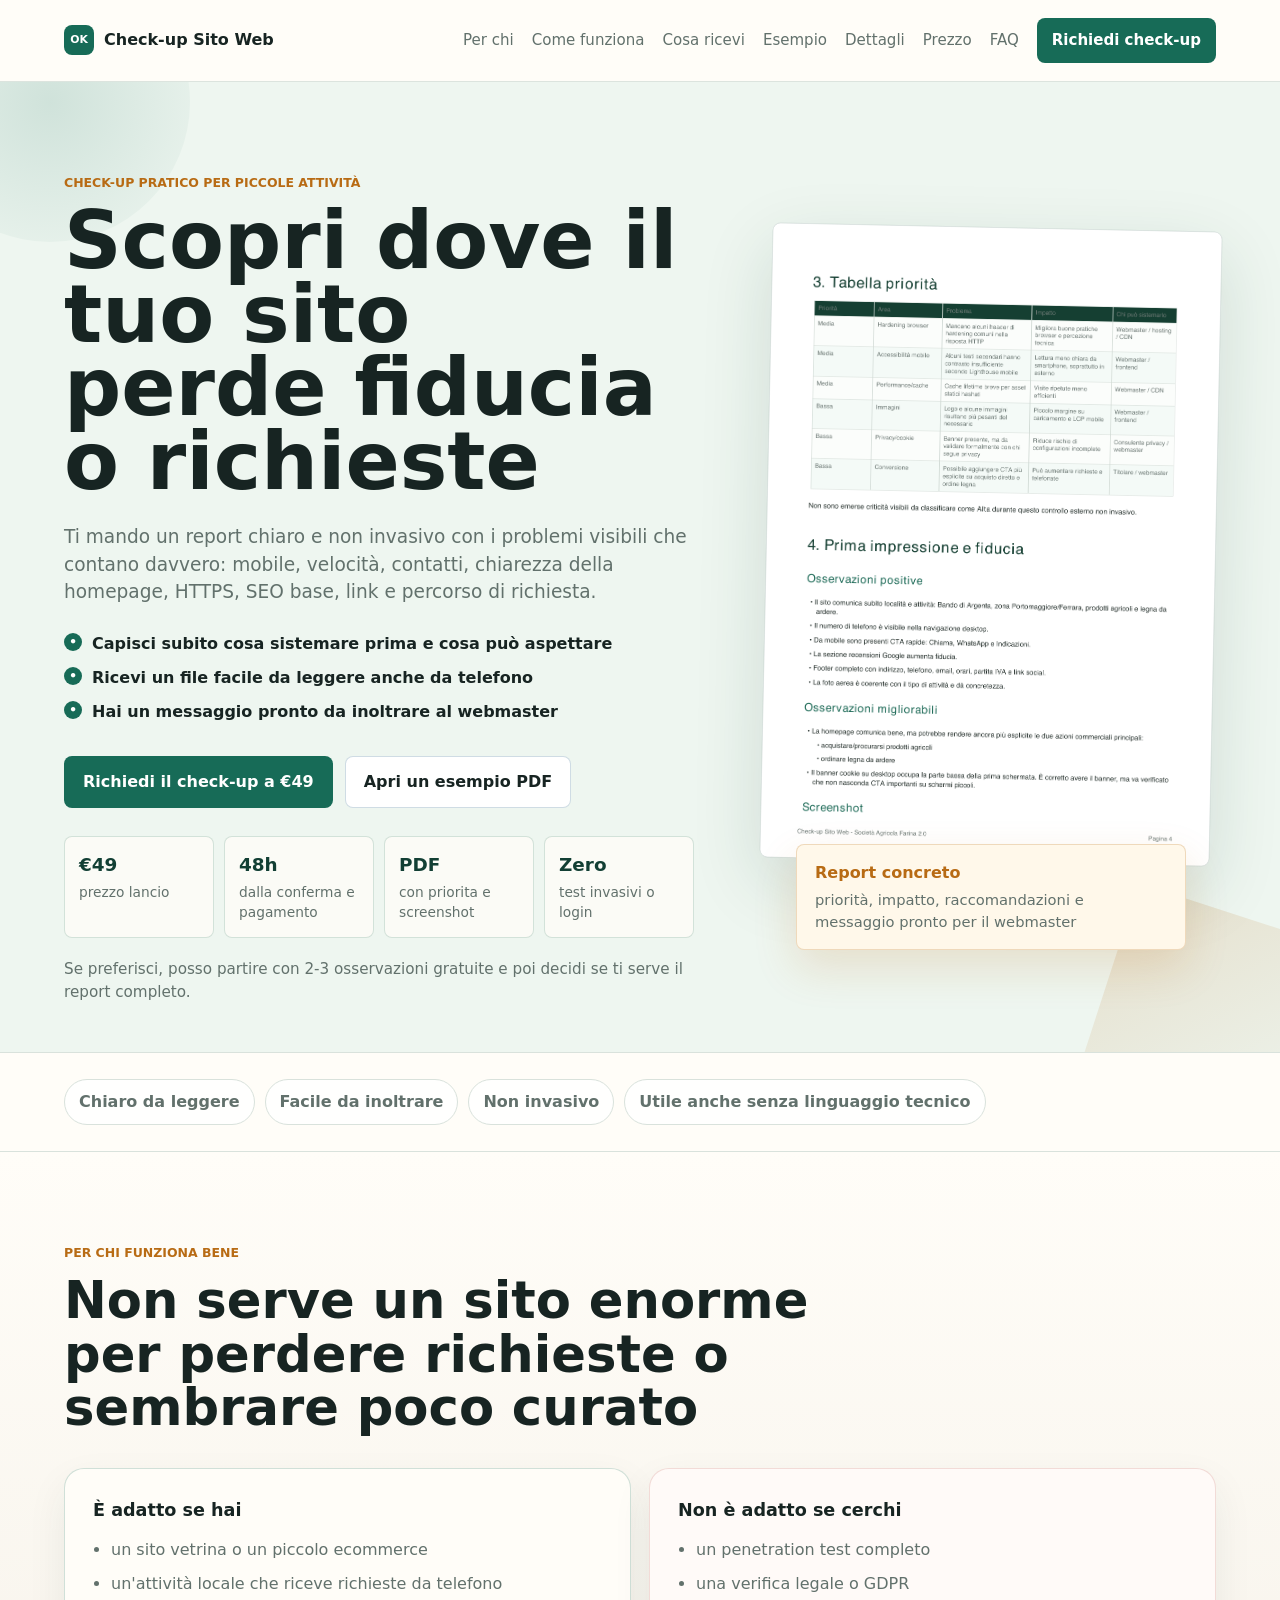
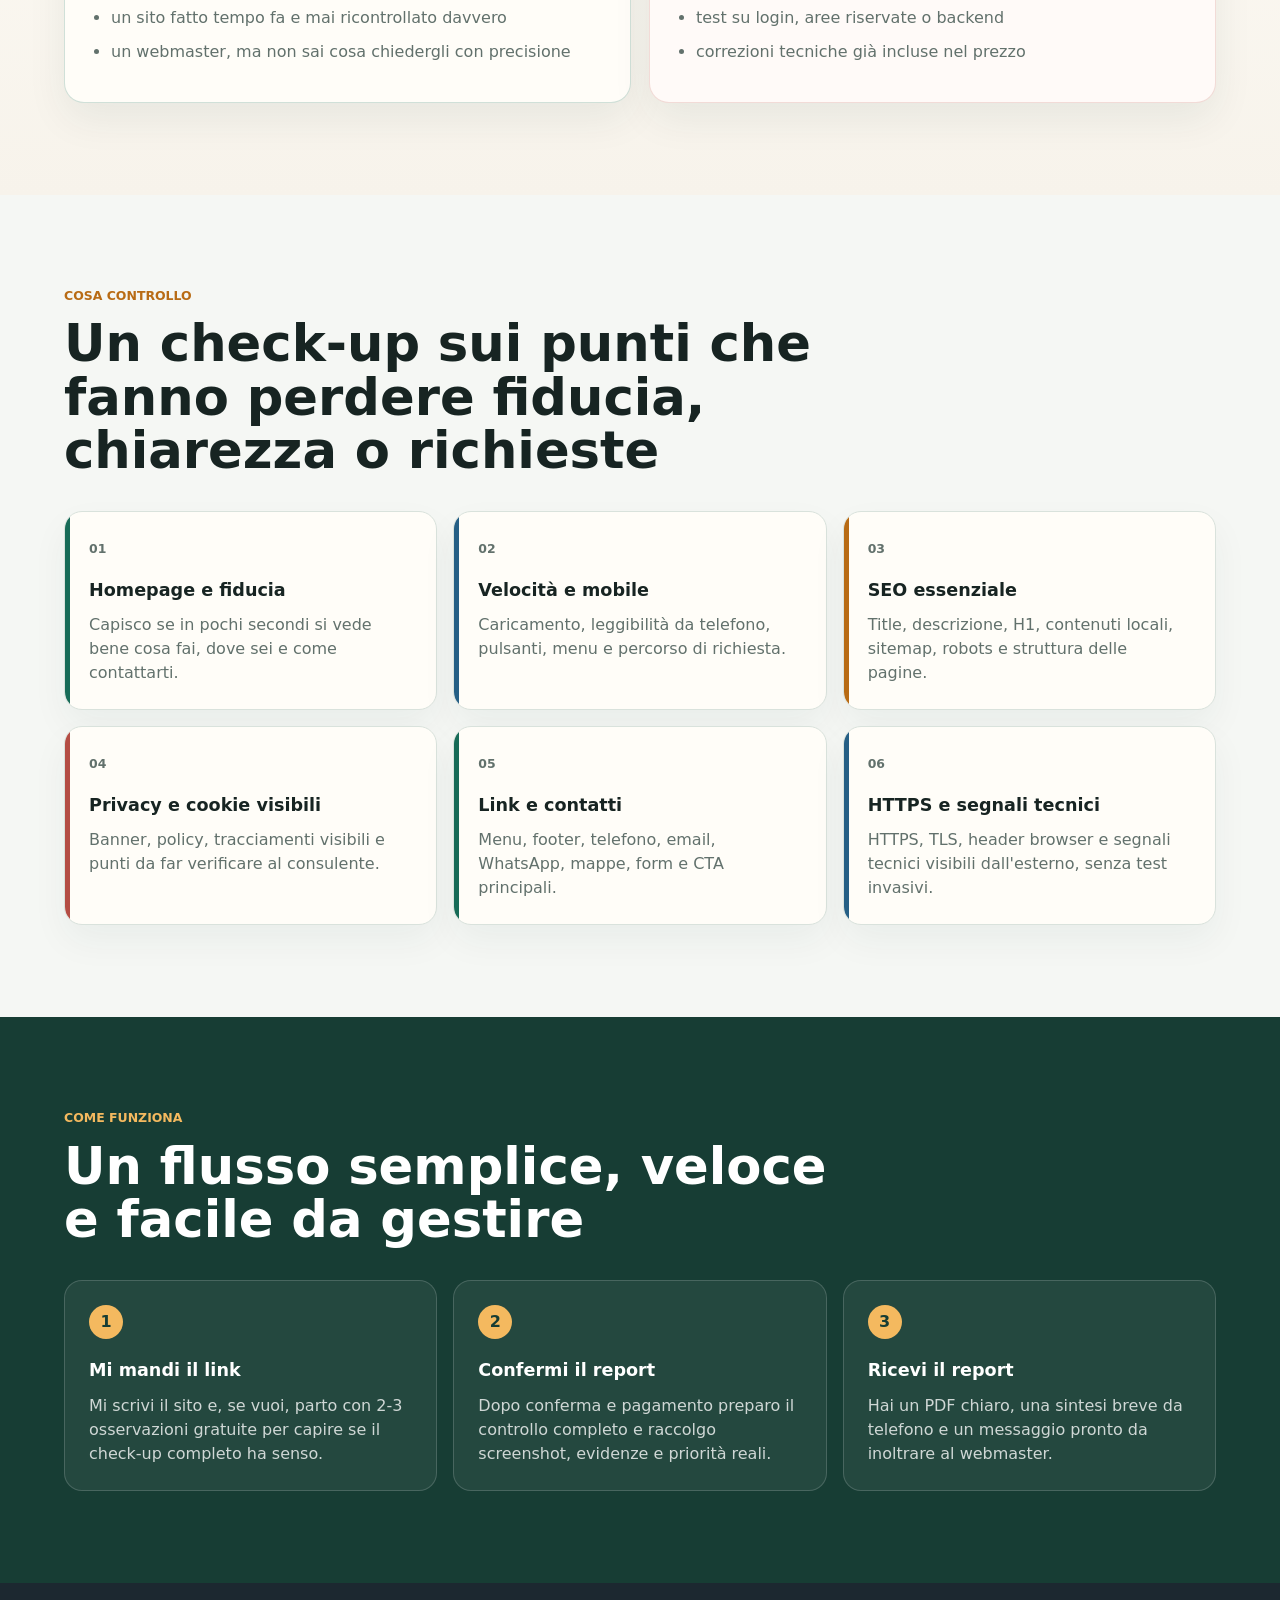
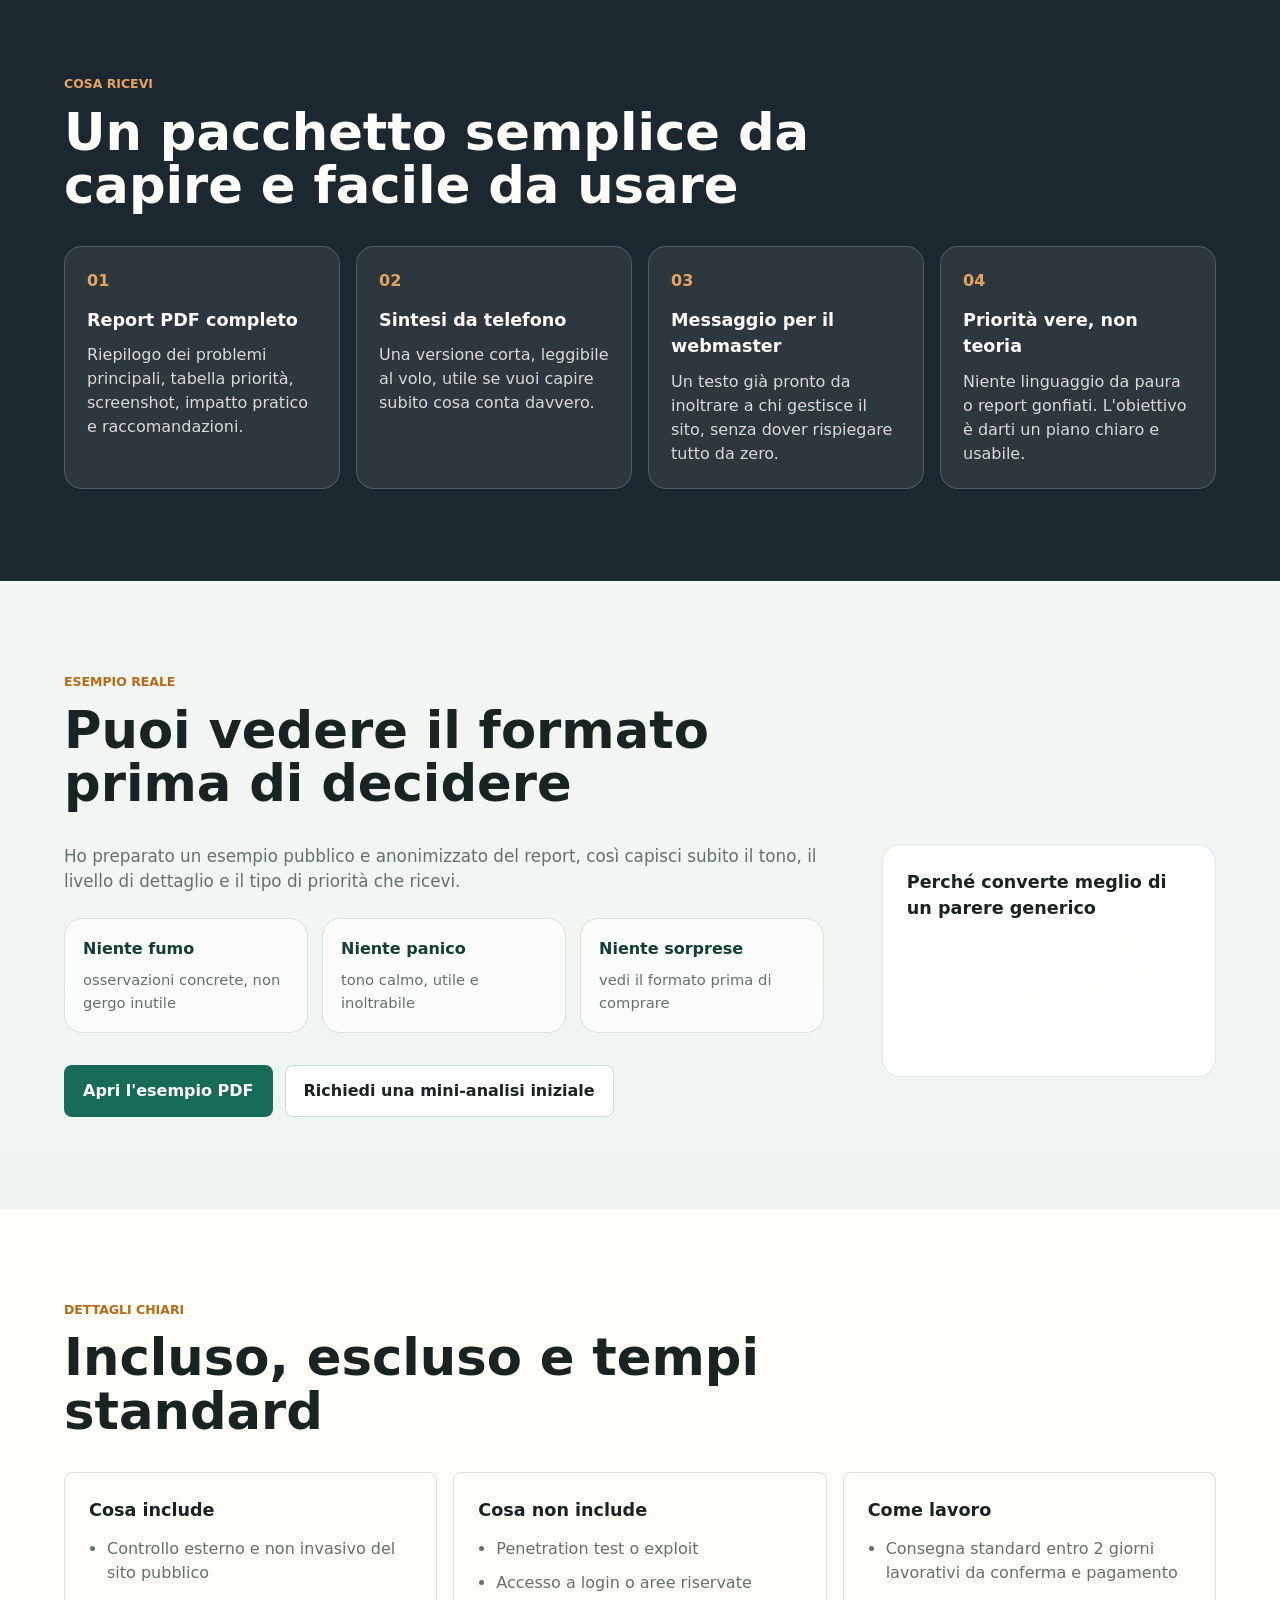
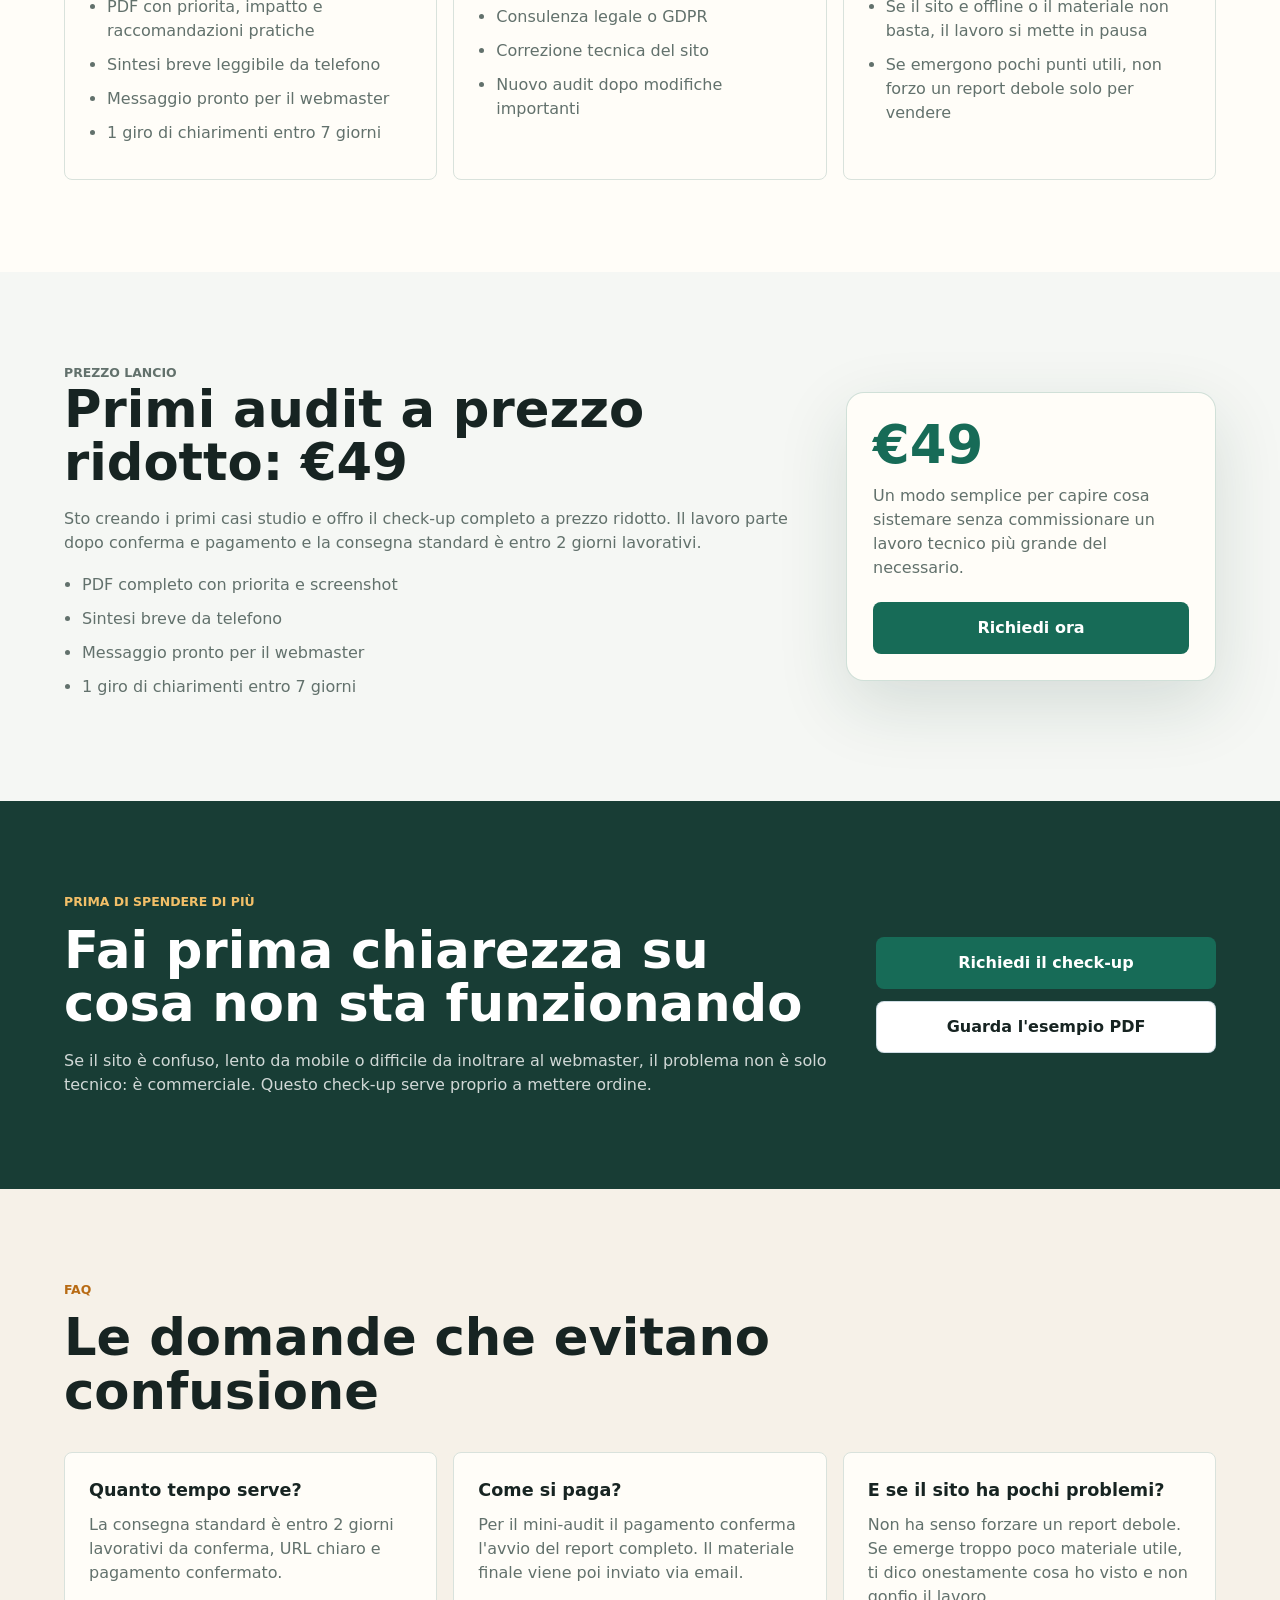
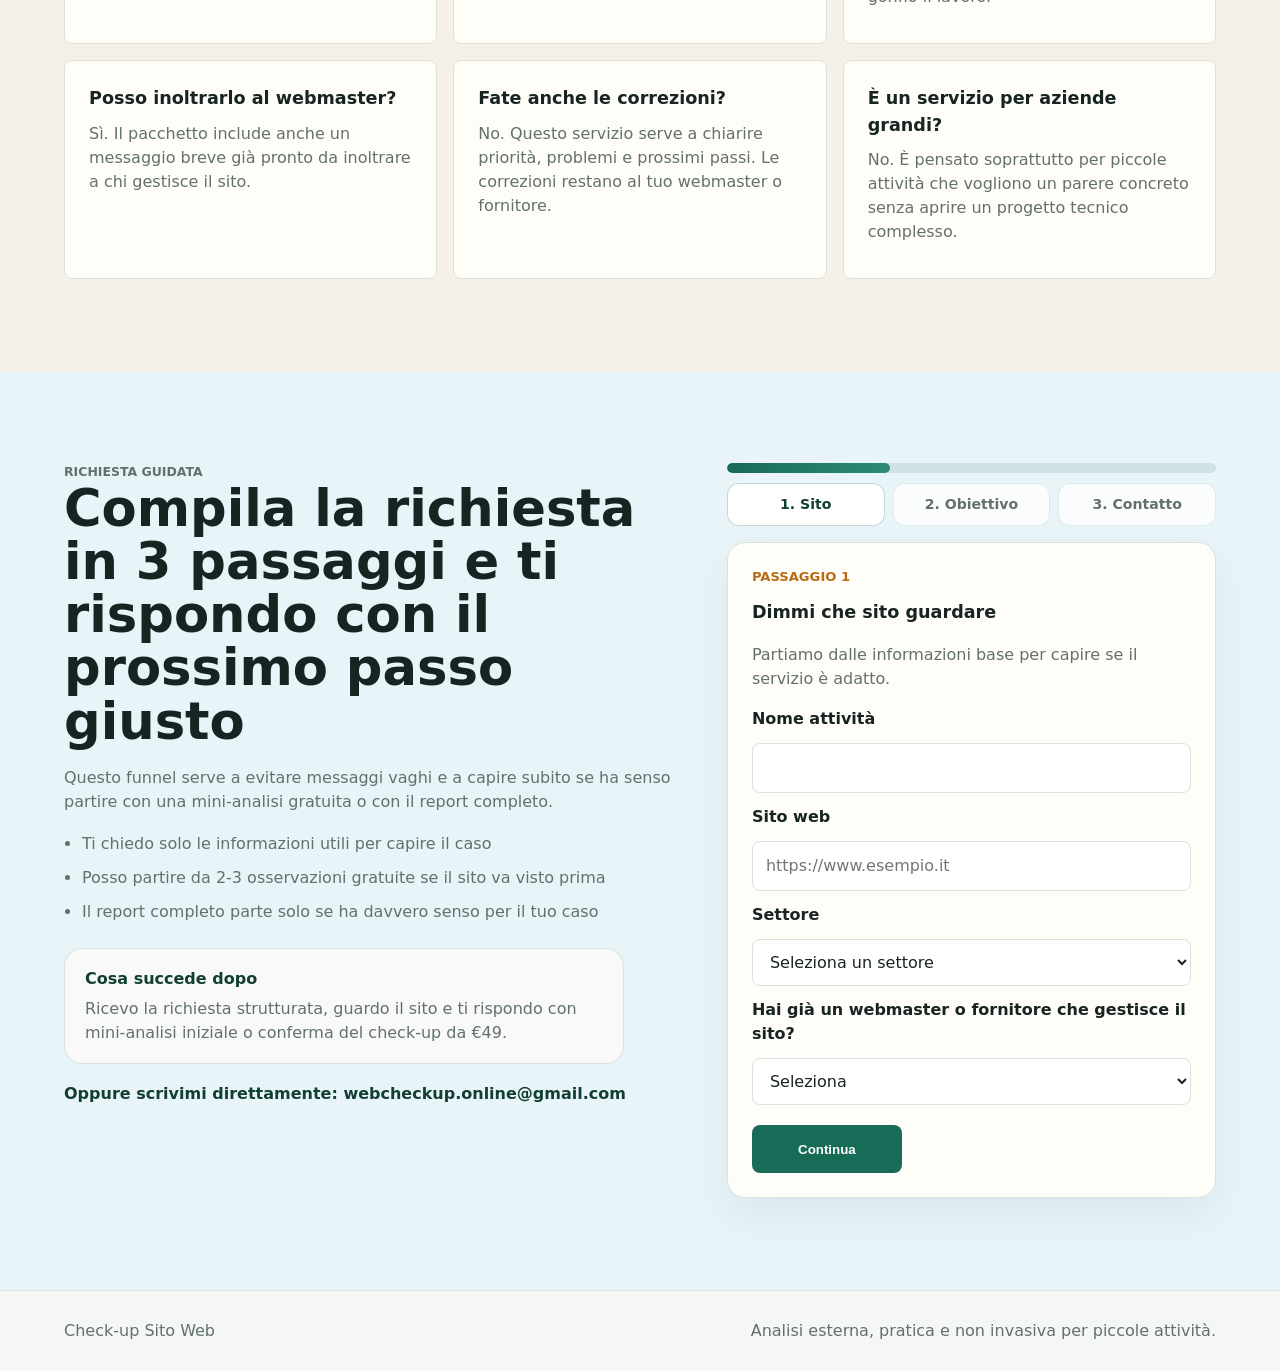
==== landing-page/index.html @ df0e5a3a "Set up GitHub Pages site for webcheckup.online" ====
<!doctype html>
<html lang="it">
  <head>
    <meta charset="utf-8">
    <meta name="viewport" content="width=device-width, initial-scale=1">
    <meta
      name="description"
      content="Check-up pratico del sito per piccole attività: fiducia, richieste, mobile, velocità, SEO base, link e contatti. Report PDF con priorità a €49."
    >
    <meta name="theme-color" content="#123f34">
    <title>Check-up Sito Web | Più Fiducia, Più Chiarezza, Più Richieste</title>
    <link rel="icon" href="data:,">
    <link rel="stylesheet" href="styles.css">
  </head>
  <body>
    <header class="site-header">
      <a class="brand" href="#top" aria-label="Check-up Sito Web">
        <span class="brand-mark" aria-hidden="true">OK</span>
        <span>Check-up Sito Web</span>
      </a>
      <nav class="nav" aria-label="Navigazione principale">
        <a href="#per-chi">Per chi</a>
        <a href="#come-funziona">Come funziona</a>
        <a href="#report">Cosa ricevi</a>
        <a href="#proof">Esempio</a>
        <a href="#dettagli">Dettagli</a>
        <a href="#prezzo">Prezzo</a>
        <a href="#faq">FAQ</a>
        <a class="nav-cta" href="#contatto">Richiedi check-up</a>
      </nav>
    </header>

    <main id="top">
      <section class="hero">
        <div class="hero-copy">
          <p class="eyebrow">Check-up pratico per piccole attività</p>
          <h1>Scopri dove il tuo sito perde fiducia o richieste</h1>
          <p class="hero-text">
            Ti mando un report chiaro e non invasivo con i problemi visibili che contano davvero: mobile, velocità, contatti, chiarezza della homepage, HTTPS, SEO base, link e percorso di richiesta.
          </p>
          <ul class="hero-list">
            <li>Capisci subito cosa sistemare prima e cosa può aspettare</li>
            <li>Ricevi un file facile da leggere anche da telefono</li>
            <li>Hai un messaggio pronto da inoltrare al webmaster</li>
          </ul>
          <div class="hero-actions">
            <a class="button primary" href="#contatto">Richiedi il check-up a €49</a>
            <a class="button secondary" href="assets/public-sample-report.pdf">Apri un esempio PDF</a>
          </div>
          <dl class="hero-proof" aria-label="Dettagli offerta">
            <div>
              <dt>€49</dt>
              <dd>prezzo lancio</dd>
            </div>
            <div>
              <dt>48h</dt>
              <dd>dalla conferma e pagamento</dd>
            </div>
            <div>
              <dt>PDF</dt>
              <dd>con priorita e screenshot</dd>
            </div>
            <div>
              <dt>Zero</dt>
              <dd>test invasivi o login</dd>
            </div>
          </dl>
          <p class="hero-note">
            Se preferisci, posso partire con 2-3 osservazioni gratuite e poi decidi se ti serve il report completo.
          </p>
        </div>

        <aside class="report-preview" aria-label="Anteprima del report">
          <div class="sample-card">
            <img src="assets/sample-report-page.png" alt="Anteprima di una pagina del report PDF">
          </div>
          <div class="preview-note">
            <strong>Report concreto</strong>
            <span>priorità, impatto, raccomandazioni e messaggio pronto per il webmaster</span>
          </div>
        </aside>
      </section>

      <section class="trust-strip" aria-label="Punti di rassicurazione">
        <span>Chiaro da leggere</span>
        <span>Facile da inoltrare</span>
        <span>Non invasivo</span>
        <span>Utile anche senza linguaggio tecnico</span>
      </section>

      <section id="per-chi" class="section fit-section">
        <div class="section-heading">
          <p class="eyebrow">Per chi funziona bene</p>
          <h2>Non serve un sito enorme per perdere richieste o sembrare poco curato</h2>
        </div>
        <div class="fit-grid">
          <article class="fit-card good-fit">
            <h3>È adatto se hai</h3>
            <ul>
              <li>un sito vetrina o un piccolo ecommerce</li>
              <li>un'attività locale che riceve richieste da telefono</li>
              <li>un sito fatto tempo fa e mai ricontrollato davvero</li>
              <li>un webmaster, ma non sai cosa chiedergli con precisione</li>
            </ul>
          </article>
          <article class="fit-card bad-fit">
            <h3>Non è adatto se cerchi</h3>
            <ul>
              <li>un penetration test completo</li>
              <li>una verifica legale o GDPR</li>
              <li>test su login, aree riservate o backend</li>
              <li>correzioni tecniche già incluse nel prezzo</li>
            </ul>
          </article>
        </div>
      </section>

      <section id="cosa-controllo" class="section">
        <div class="section-heading">
          <p class="eyebrow">Cosa controllo</p>
          <h2>Un check-up sui punti che fanno perdere fiducia, chiarezza o richieste</h2>
        </div>
        <div class="feature-grid">
          <article class="tone-green">
            <span class="feature-code">01</span>
            <h3>Homepage e fiducia</h3>
            <p>Capisco se in pochi secondi si vede bene cosa fai, dove sei e come contattarti.</p>
          </article>
          <article class="tone-blue">
            <span class="feature-code">02</span>
            <h3>Velocità e mobile</h3>
            <p>Caricamento, leggibilità da telefono, pulsanti, menu e percorso di richiesta.</p>
          </article>
          <article class="tone-gold">
            <span class="feature-code">03</span>
            <h3>SEO essenziale</h3>
            <p>Title, descrizione, H1, contenuti locali, sitemap, robots e struttura delle pagine.</p>
          </article>
          <article class="tone-red">
            <span class="feature-code">04</span>
            <h3>Privacy e cookie visibili</h3>
            <p>Banner, policy, tracciamenti visibili e punti da far verificare al consulente.</p>
          </article>
          <article class="tone-green">
            <span class="feature-code">05</span>
            <h3>Link e contatti</h3>
            <p>Menu, footer, telefono, email, WhatsApp, mappe, form e CTA principali.</p>
          </article>
          <article class="tone-blue">
            <span class="feature-code">06</span>
            <h3>HTTPS e segnali tecnici</h3>
            <p>HTTPS, TLS, header browser e segnali tecnici visibili dall'esterno, senza test invasivi.</p>
          </article>
        </div>
      </section>

      <section id="come-funziona" class="section process-section">
        <div class="section-heading">
          <p class="eyebrow">Come funziona</p>
          <h2>Un flusso semplice, veloce e facile da gestire</h2>
        </div>
        <div class="process-grid">
          <article>
            <span>1</span>
            <h3>Mi mandi il link</h3>
            <p>Mi scrivi il sito e, se vuoi, parto con 2-3 osservazioni gratuite per capire se il check-up completo ha senso.</p>
          </article>
          <article>
            <span>2</span>
            <h3>Confermi il report</h3>
            <p>Dopo conferma e pagamento preparo il controllo completo e raccolgo screenshot, evidenze e priorità reali.</p>
          </article>
          <article>
            <span>3</span>
            <h3>Ricevi il report</h3>
            <p>Hai un PDF chiaro, una sintesi breve da telefono e un messaggio pronto da inoltrare al webmaster.</p>
          </article>
        </div>
      </section>

      <section id="report" class="section band">
        <div class="section-heading">
          <p class="eyebrow">Cosa ricevi</p>
          <h2>Un pacchetto semplice da capire e facile da usare</h2>
        </div>
        <div class="deliverables-grid">
          <article class="deliverable-card">
            <span>01</span>
            <h3>Report PDF completo</h3>
            <p>Riepilogo dei problemi principali, tabella priorità, screenshot, impatto pratico e raccomandazioni.</p>
          </article>
          <article class="deliverable-card">
            <span>02</span>
            <h3>Sintesi da telefono</h3>
            <p>Una versione corta, leggibile al volo, utile se vuoi capire subito cosa conta davvero.</p>
          </article>
          <article class="deliverable-card">
            <span>03</span>
            <h3>Messaggio per il webmaster</h3>
            <p>Un testo già pronto da inoltrare a chi gestisce il sito, senza dover rispiegare tutto da zero.</p>
          </article>
          <article class="deliverable-card proof-card">
            <span>04</span>
            <h3>Priorità vere, non teoria</h3>
            <p>Niente linguaggio da paura o report gonfiati. L'obiettivo è darti un piano chiaro e usabile.</p>
          </article>
        </div>
      </section>

      <section id="proof" class="section proof-section">
        <div class="section-heading">
          <p class="eyebrow">Esempio reale</p>
          <h2>Puoi vedere il formato prima di decidere</h2>
        </div>
        <div class="proof-layout">
          <div class="proof-copy">
            <p>
              Ho preparato un esempio pubblico e anonimizzato del report, così capisci subito il tono, il livello di dettaglio e il tipo di priorità che ricevi.
            </p>
            <div class="proof-points">
              <div>
                <strong>Niente fumo</strong>
                <span>osservazioni concrete, non gergo inutile</span>
              </div>
              <div>
                <strong>Niente panico</strong>
                <span>tono calmo, utile e inoltrabile</span>
              </div>
              <div>
                <strong>Niente sorprese</strong>
                <span>vedi il formato prima di comprare</span>
              </div>
            </div>
            <div class="hero-actions">
              <a class="button primary" href="assets/public-sample-report.pdf">Apri l'esempio PDF</a>
              <a class="button secondary" href="#contatto">Richiedi una mini-analisi iniziale</a>
            </div>
          </div>
          <div class="note-box proof-note">
            <h3>Perché converte meglio di un parere generico</h3>
            <p>
              Il valore non è solo "trovare problemi". Il valore è ricevere un file ordinato per priorità, facile da capire e utile anche per chi poi deve sistemare il sito.
            </p>
          </div>
        </div>
      </section>

      <section id="dettagli" class="section details-section">
        <div class="section-heading">
          <p class="eyebrow">Dettagli chiari</p>
          <h2>Incluso, escluso e tempi standard</h2>
        </div>
        <div class="details-grid">
          <article class="details-card">
            <h3>Cosa include</h3>
            <ul>
              <li>Controllo esterno e non invasivo del sito pubblico</li>
              <li>PDF con priorita, impatto e raccomandazioni pratiche</li>
              <li>Sintesi breve leggibile da telefono</li>
              <li>Messaggio pronto per il webmaster</li>
              <li>1 giro di chiarimenti entro 7 giorni</li>
            </ul>
          </article>
          <article class="details-card">
            <h3>Cosa non include</h3>
            <ul>
              <li>Penetration test o exploit</li>
              <li>Accesso a login o aree riservate</li>
              <li>Consulenza legale o GDPR</li>
              <li>Correzione tecnica del sito</li>
              <li>Nuovo audit dopo modifiche importanti</li>
            </ul>
          </article>
          <article class="details-card">
            <h3>Come lavoro</h3>
            <ul>
              <li>Consegna standard entro 2 giorni lavorativi da conferma e pagamento</li>
              <li>Se il sito e offline o il materiale non basta, il lavoro si mette in pausa</li>
              <li>Se emergono pochi punti utili, non forzo un report debole solo per vendere</li>
            </ul>
          </article>
        </div>
      </section>

      <section id="prezzo" class="section price-section">
        <div class="price-panel">
          <div>
            <p class="eyebrow">Prezzo lancio</p>
            <h2>Primi audit a prezzo ridotto: €49</h2>
            <p>
              Sto creando i primi casi studio e offro il check-up completo a prezzo ridotto. Il lavoro parte dopo conferma e pagamento e la consegna standard è entro 2 giorni lavorativi.
            </p>
            <ul class="price-list">
              <li>PDF completo con priorita e screenshot</li>
              <li>Sintesi breve da telefono</li>
              <li>Messaggio pronto per il webmaster</li>
              <li>1 giro di chiarimenti entro 7 giorni</li>
            </ul>
          </div>
          <div class="price-card">
            <span class="price">€49</span>
            <p>Un modo semplice per capire cosa sistemare senza commissionare un lavoro tecnico più grande del necessario.</p>
            <a class="button primary full" href="#contatto">Richiedi ora</a>
          </div>
        </div>
      </section>

      <section class="section cta-band">
        <div class="cta-band-copy">
          <p class="eyebrow">Prima di spendere di più</p>
          <h2>Fai prima chiarezza su cosa non sta funzionando</h2>
          <p>
            Se il sito è confuso, lento da mobile o difficile da inoltrare al webmaster, il problema non è solo tecnico: è commerciale. Questo check-up serve proprio a mettere ordine.
          </p>
        </div>
        <div class="cta-band-actions">
          <a class="button primary full" href="#contatto">Richiedi il check-up</a>
          <a class="button secondary full" href="assets/public-sample-report.pdf">Guarda l'esempio PDF</a>
        </div>
      </section>

      <section id="faq" class="section faq-section">
        <div class="section-heading">
          <p class="eyebrow">FAQ</p>
          <h2>Le domande che evitano confusione</h2>
        </div>
        <div class="faq-grid">
          <article>
            <h3>Quanto tempo serve?</h3>
            <p>La consegna standard è entro 2 giorni lavorativi da conferma, URL chiaro e pagamento confermato.</p>
          </article>
          <article>
            <h3>Come si paga?</h3>
            <p>Per il mini-audit il pagamento conferma l'avvio del report completo. Il materiale finale viene poi inviato via email.</p>
          </article>
          <article>
            <h3>E se il sito ha pochi problemi?</h3>
            <p>Non ha senso forzare un report debole. Se emerge troppo poco materiale utile, ti dico onestamente cosa ho visto e non gonfio il lavoro.</p>
          </article>
          <article>
            <h3>Posso inoltrarlo al webmaster?</h3>
            <p>Sì. Il pacchetto include anche un messaggio breve già pronto da inoltrare a chi gestisce il sito.</p>
          </article>
          <article>
            <h3>Fate anche le correzioni?</h3>
            <p>No. Questo servizio serve a chiarire priorità, problemi e prossimi passi. Le correzioni restano al tuo webmaster o fornitore.</p>
          </article>
          <article>
            <h3>È un servizio per aziende grandi?</h3>
            <p>No. È pensato soprattutto per piccole attività che vogliono un parere concreto senza aprire un progetto tecnico complesso.</p>
          </article>
        </div>
      </section>

      <section id="contatto" class="section contact-section">
        <div class="contact-copy">
          <p class="eyebrow">Richiesta guidata</p>
          <h2>Compila la richiesta in 3 passaggi e ti rispondo con il prossimo passo giusto</h2>
          <p>
            Questo funnel serve a evitare messaggi vaghi e a capire subito se ha senso partire con una mini-analisi gratuita o con il report completo.
          </p>
          <ul class="contact-points">
            <li>Ti chiedo solo le informazioni utili per capire il caso</li>
            <li>Posso partire da 2-3 osservazioni gratuite se il sito va visto prima</li>
            <li>Il report completo parte solo se ha davvero senso per il tuo caso</li>
          </ul>
          <div class="intake-sidecard">
            <strong>Cosa succede dopo</strong>
            <span>Ricevo la richiesta strutturata, guardo il sito e ti rispondo con mini-analisi iniziale o conferma del check-up da €49.</span>
          </div>
          <a class="email-link" href="mailto:webcheckup.online@gmail.com">Oppure scrivimi direttamente: webcheckup.online@gmail.com</a>
        </div>
        <div class="intake-shell">
          <div class="intake-progress" aria-label="Progresso richiesta">
            <div class="progress-bar"><span class="progress-fill" data-progress-fill></span></div>
            <div class="progress-steps">
              <div class="progress-step is-active" data-step-indicator="1">1. Sito</div>
              <div class="progress-step" data-step-indicator="2">2. Obiettivo</div>
              <div class="progress-step" data-step-indicator="3">3. Contatto</div>
            </div>
          </div>

          <div class="intake-success" id="intake-success" hidden>
            <h3>Richiesta inviata</h3>
            <p>
              Ho ricevuto i dettagli del sito. Ti risponderò con il prossimo passo più sensato: mini-analisi iniziale oppure conferma del check-up completo.
            </p>
          </div>

          <div class="intake-error" id="intake-error" hidden>
            <strong>Invio non riuscito.</strong>
            <span>Puoi riprovare tra poco oppure scrivermi direttamente a `webcheckup.online@gmail.com`.</span>
          </div>

          <form
            class="contact-form intake-form"
            id="intake-form"
            action="https://formsubmit.co/e8ec857b0d8bfe719a8a391d716536b2"
            method="post"
          >
            <input type="hidden" name="_subject" value="Nuova richiesta - Check-up sito web">
            <input type="hidden" name="_template" value="table">
            <input type="hidden" name="_next" id="intake-next" value="">
            <input type="hidden" name="_honey" value="">
            <input type="hidden" name="Fonte" value="landing-page">
            <input type="hidden" name="Tipo richiesta" id="request-type-field" value="Da valutare">
            <input type="hidden" name="Riepilogo funnel" id="intake-summary-field" value="">

            <section class="intake-step is-active" data-step="1">
              <p class="step-kicker">Passaggio 1</p>
              <h3>Dimmi che sito guardare</h3>
              <p class="step-copy">Partiamo dalle informazioni base per capire se il servizio è adatto.</p>

              <label for="name">Nome attività</label>
              <input id="name" name="Nome attività" type="text" autocomplete="organization" required>

              <label for="website">Sito web</label>
              <input id="website" name="Sito web" type="url" placeholder="https://www.esempio.it" required>

              <label for="sector">Settore</label>
              <select id="sector" name="Settore" required>
                <option value="">Seleziona un settore</option>
                <option>Agriturismo / B&B</option>
                <option>Ristorante / Bar</option>
                <option>Azienda agricola / Cantina</option>
                <option>Artigiano / Servizi locali</option>
                <option>Palestra / Benessere</option>
                <option>Piccolo ecommerce</option>
                <option>Altro</option>
              </select>

              <label for="webmaster">Hai già un webmaster o fornitore che gestisce il sito?</label>
              <select id="webmaster" name="Webmaster già presente" required>
                <option value="">Seleziona</option>
                <option>Sì</option>
                <option>No</option>
                <option>Non so / in parte</option>
              </select>
            </section>

            <section class="intake-step" data-step="2" hidden>
              <p class="step-kicker">Passaggio 2</p>
              <h3>Qual è il problema da chiarire?</h3>
              <p class="step-copy">Qui mi aiuti a capire se il bisogno è più commerciale, più tecnico o misto.</p>

              <label for="goal">Obiettivo principale</label>
              <input id="goal" name="Obiettivo principale" type="text" placeholder="Più chiamate, più richieste, più chiarezza..." required>

              <label for="priority">Cosa ti preoccupa di più in questo momento?</label>
              <select id="priority" name="Preoccupazione principale" required>
                <option value="">Seleziona</option>
                <option>Il sito non convince o sembra poco curato</option>
                <option>Da mobile non rende bene</option>
                <option>Ricevo poche richieste o contatti</option>
                <option>Voglio capire se ci sono problemi visibili importanti</option>
                <option>Non so bene da dove partire</option>
              </select>

              <fieldset class="choice-grid">
                <legend>Come vuoi partire?</legend>
                <label class="choice-card">
                  <input type="radio" name="Come vuoi partire" value="Mini-analisi iniziale gratuita" checked>
                  <span>Mini-analisi iniziale gratuita</span>
                  <small>Prima guardo 2-3 punti e poi decidiamo se ha senso il report completo.</small>
                </label>
                <label class="choice-card">
                  <input type="radio" name="Come vuoi partire" value="Direttamente con il check-up da 49 euro">
                  <span>Direttamente con il check-up da 49 euro</span>
                  <small>Se sai già che vuoi il report completo, me lo dici subito qui.</small>
                </label>
              </fieldset>

              <label for="message">Note utili</label>
              <textarea id="message" name="Note utili" rows="5" placeholder="Se vuoi, scrivi qui cosa ti lascia più dubbi sul sito oppure cosa vorresti migliorare."></textarea>
            </section>

            <section class="intake-step" data-step="3" hidden>
              <p class="step-kicker">Passaggio 3</p>
              <h3>Lasciami il contatto giusto</h3>
              <p class="step-copy">Ultimo step: così posso risponderti senza messaggi avanti e indietro inutili.</p>

              <label for="email">Email</label>
              <input id="email" name="Email" type="email" autocomplete="email" required>

              <label for="contact-name">Nome referente</label>
              <input id="contact-name" name="Nome referente" type="text" autocomplete="name" required>

              <label for="phone">Telefono o WhatsApp (facoltativo)</label>
              <input id="phone" name="Telefono o WhatsApp" type="tel" placeholder="+39 ...">

              <label for="timing">Tempistica desiderata</label>
              <select id="timing" name="Tempistica desiderata" required>
                <option value="">Seleziona</option>
                <option>Solo capire se ha senso fare il check-up</option>
                <option>Nei prossimi 7 giorni</option>
                <option>Entro questo mese</option>
                <option>Più avanti, ma voglio orientarmi</option>
              </select>

              <label class="consent-line">
                <input type="checkbox" id="consent" required>
                <span>Confermo che il sito indicato è pubblico e che posso richiedere una valutazione esterna non invasiva.</span>
              </label>

              <div class="intake-summary" id="intake-summary"></div>
            </section>

            <div class="form-nav">
              <button class="button secondary" type="button" data-step-back hidden>Indietro</button>
              <button class="button primary" type="button" data-step-next>Continua</button>
              <button class="button primary" type="submit" data-step-submit hidden>Invia richiesta</button>
            </div>
          </form>
        </div>
      </section>
    </main>

    <footer class="site-footer">
      <p>Check-up Sito Web</p>
      <p>Analisi esterna, pratica e non invasiva per piccole attività.</p>
    </footer>

    <div class="mobile-cta">
      <a class="button primary full" href="#contatto">Richiedi il check-up</a>
    </div>
    <script src="intake.js?v=3"></script>
  </body>
</html>
---- landing-page/styles.css ----
:root {
  color-scheme: light;
  --bg: #f5f7f4;
  --surface: #fffdf8;
  --ink: #172422;
  --muted: #62716c;
  --line: #d9e2dc;
  --accent: #176b57;
  --accent-dark: #123f34;
  --blue: #255f85;
  --warm: #b86b14;
  --red: #b44d44;
  --soft: #e6f2ec;
  --paper: #fff8ea;
  --paper-2: #f4ede0;
  --shadow: 0 24px 70px rgba(18, 63, 52, 0.14);
  font-family: "Avenir Next", "Segoe UI", ui-sans-serif, system-ui, -apple-system, BlinkMacSystemFont, sans-serif;
}

* {
  box-sizing: border-box;
}

[hidden] {
  display: none !important;
}

html {
  scroll-behavior: smooth;
}

body {
  margin: 0;
  background: var(--bg);
  color: var(--ink);
  line-height: 1.5;
}

a {
  color: inherit;
}

.site-header {
  position: sticky;
  top: 0;
  z-index: 10;
  display: flex;
  align-items: center;
  justify-content: space-between;
  gap: 24px;
  padding: 18px clamp(20px, 5vw, 64px);
  background: rgba(255, 253, 248, 0.93);
  border-bottom: 1px solid rgba(217, 226, 220, 0.9);
  backdrop-filter: blur(18px);
}

.brand {
  display: inline-flex;
  align-items: center;
  gap: 10px;
  font-weight: 800;
  text-decoration: none;
}

.brand-mark {
  display: grid;
  width: 30px;
  height: 30px;
  place-items: center;
  border-radius: 8px;
  background: var(--accent);
  color: white;
  font-size: 0.68rem;
  font-weight: 900;
}

.nav {
  display: flex;
  align-items: center;
  gap: 18px;
  color: var(--muted);
  font-size: 0.94rem;
}

.nav a {
  text-decoration: none;
}

.nav a:hover {
  color: var(--ink);
}

.nav-cta {
  padding: 10px 14px;
  border: 1px solid rgba(23, 107, 87, 0.22);
  border-radius: 8px;
  background: var(--accent);
  color: white;
  font-weight: 700;
}

.hero {
  display: grid;
  grid-template-columns: minmax(0, 1.05fr) minmax(320px, 0.75fr);
  gap: clamp(32px, 6vw, 72px);
  align-items: center;
  min-height: calc(100svh - 76px);
  padding: clamp(54px, 8vw, 92px) clamp(20px, 5vw, 64px) 48px;
  background: #eef6f0;
  border-bottom: 1px solid var(--line);
}

.hero::before,
.hero::after {
  position: absolute;
  content: "";
  pointer-events: none;
}

.hero {
  position: relative;
  overflow: hidden;
}

.hero::before {
  top: -120px;
  left: -90px;
  width: 280px;
  height: 280px;
  border-radius: 999px;
  background: radial-gradient(circle, rgba(23, 107, 87, 0.14), rgba(23, 107, 87, 0));
}

.hero::after {
  right: -40px;
  bottom: -80px;
  width: 220px;
  height: 220px;
  border-radius: 32px;
  background: linear-gradient(135deg, rgba(184, 107, 20, 0.16), rgba(184, 107, 20, 0));
  transform: rotate(18deg);
}

.hero-copy {
  max-width: 760px;
  position: relative;
  z-index: 1;
}

.eyebrow {
  margin: 0 0 12px;
  color: var(--warm);
  font-size: 0.78rem;
  font-weight: 800;
  letter-spacing: 0;
  text-transform: uppercase;
}

h1,
h2,
h3,
p {
  overflow-wrap: break-word;
}

h1 {
  max-width: 840px;
  margin: 0;
  font-size: clamp(2.7rem, 7vw, 5rem);
  line-height: 0.92;
  letter-spacing: 0;
}

h2 {
  margin: 0;
  font-size: clamp(2rem, 4vw, 3.3rem);
  line-height: 1.04;
  letter-spacing: 0;
}

h3 {
  margin: 0 0 10px;
  font-size: 1.1rem;
}

.hero-text {
  max-width: 680px;
  margin: 24px 0 0;
  color: var(--muted);
  font-size: 1.16rem;
}

.hero-list {
  display: grid;
  gap: 10px;
  margin: 26px 0 0;
  padding: 0;
  list-style: none;
}

.hero-list li {
  position: relative;
  padding-left: 28px;
  color: var(--ink);
  font-weight: 700;
}

.hero-list li::before {
  position: absolute;
  top: 1px;
  left: 0;
  width: 18px;
  height: 18px;
  border-radius: 999px;
  background: var(--accent);
  color: white;
  content: "•";
  display: grid;
  place-items: center;
  font-size: 0.8rem;
  line-height: 1;
}

.hero-actions {
  display: flex;
  flex-wrap: wrap;
  gap: 12px;
  margin-top: 32px;
}

.button {
  display: inline-flex;
  align-items: center;
  justify-content: center;
  min-height: 48px;
  padding: 13px 18px;
  border: 1px solid transparent;
  border-radius: 8px;
  font-weight: 800;
  text-align: center;
  text-decoration: none;
  cursor: pointer;
}

.button.primary {
  background: var(--accent);
  color: white;
}

.button.primary:hover {
  background: var(--accent-dark);
}

.button.secondary {
  border-color: rgba(37, 95, 133, 0.22);
  background: white;
  color: var(--ink);
}

.button.full {
  width: 100%;
}

.hero-proof {
  display: grid;
  grid-template-columns: repeat(4, minmax(0, 1fr));
  gap: 10px;
  max-width: 760px;
  margin: 28px 0 0;
  padding: 0;
}

.hero-proof div {
  min-width: 0;
  padding: 14px;
  border: 1px solid rgba(23, 107, 87, 0.18);
  border-radius: 8px;
  background: rgba(255, 253, 248, 0.78);
}

.hero-proof dt {
  color: var(--accent-dark);
  font-size: 1.15rem;
  font-weight: 900;
}

.hero-proof dd {
  margin: 3px 0 0;
  color: var(--muted);
  font-size: 0.86rem;
}

.hero-note {
  max-width: 640px;
  margin: 20px 0 0;
  color: var(--muted);
  font-size: 0.95rem;
}

.report-preview {
  justify-self: center;
  width: min(100%, 480px);
  position: relative;
  z-index: 1;
}

.sample-card {
  overflow: hidden;
  border: 1px solid rgba(18, 63, 52, 0.14);
  border-radius: 8px;
  background: white;
  box-shadow: var(--shadow);
  transform: rotate(1.2deg);
}

.sample-card img {
  display: block;
  width: 100%;
  height: auto;
}

.preview-note {
  display: grid;
  gap: 4px;
  max-width: 390px;
  margin: -18px auto 0;
  padding: 16px 18px;
  border: 1px solid rgba(184, 107, 20, 0.22);
  border-radius: 8px;
  background: var(--paper);
  box-shadow: 0 18px 44px rgba(184, 107, 20, 0.16);
  position: relative;
}

.preview-note strong {
  color: var(--warm);
}

.preview-note span {
  color: var(--muted);
  font-size: 0.92rem;
}

.preview-window {
  overflow: hidden;
  border: 1px solid var(--line);
  border-radius: 8px;
  background: #fffdf7;
  box-shadow: var(--shadow);
}

.preview-topbar {
  display: flex;
  gap: 7px;
  padding: 14px;
  border-bottom: 1px solid var(--line);
  background: #f2eee4;
}

.preview-topbar span {
  width: 10px;
  height: 10px;
  border-radius: 999px;
  background: #b7b1a6;
}

.preview-body {
  padding: 26px;
}

.preview-label {
  margin: 0 0 8px;
  color: var(--accent);
  font-size: 0.82rem;
  font-weight: 800;
  text-transform: uppercase;
}

.preview-body h2 {
  font-size: 2rem;
}

.score-grid {
  display: grid;
  grid-template-columns: repeat(3, 1fr);
  gap: 10px;
  margin: 24px 0;
}

.score-grid div {
  min-width: 0;
  padding: 14px 10px;
  border: 1px solid var(--line);
  border-radius: 8px;
  background: #fffaf0;
}

.score-grid strong,
.score-grid span {
  display: block;
}

.score-grid strong {
  font-size: 0.95rem;
}

.score-grid span {
  color: var(--muted);
  font-size: 0.82rem;
}

.finding-line {
  height: 18px;
  margin: 12px 0;
  border-radius: 8px;
}

.finding-line.high {
  width: 100%;
  background: linear-gradient(90deg, rgba(196, 73, 73, 0.22), rgba(196, 73, 73, 0.05));
}

.finding-line.medium {
  width: 82%;
  background: linear-gradient(90deg, rgba(197, 139, 36, 0.24), rgba(197, 139, 36, 0.05));
}

.finding-line.low {
  width: 68%;
  background: linear-gradient(90deg, rgba(79, 143, 95, 0.22), rgba(79, 143, 95, 0.05));
}

.mini-plan {
  display: flex;
  gap: 12px;
  align-items: flex-start;
  margin-top: 24px;
  padding: 16px;
  border-radius: 8px;
  background: var(--soft);
}

.mini-plan span {
  display: grid;
  flex: 0 0 auto;
  width: 28px;
  height: 28px;
  place-items: center;
  border-radius: 999px;
  background: var(--accent);
  color: white;
  font-weight: 900;
}

.mini-plan p {
  margin: 0;
  color: var(--ink);
}

.trust-strip {
  display: flex;
  flex-wrap: wrap;
  gap: 10px;
  padding: 26px clamp(20px, 5vw, 64px);
  background: #fffdf8;
  border-bottom: 1px solid var(--line);
}

.trust-strip span {
  padding: 10px 14px;
  border: 1px solid var(--line);
  border-radius: 999px;
  background: rgba(255, 255, 255, 0.86);
  color: var(--muted);
  font-weight: 700;
}

.fit-section {
  background: linear-gradient(180deg, #fffdf8 0%, #f7f3eb 100%);
}

.fit-grid {
  display: grid;
  grid-template-columns: repeat(2, minmax(0, 1fr));
  gap: 18px;
}

.fit-card {
  padding: 28px;
  border: 1px solid var(--line);
  border-radius: 20px;
  background: var(--surface);
  box-shadow: 0 16px 40px rgba(18, 63, 52, 0.07);
}

.fit-card h3 {
  margin-bottom: 14px;
}

.fit-card ul {
  margin: 0;
  padding-left: 18px;
  color: var(--muted);
}

.fit-card li {
  margin-bottom: 10px;
}

.good-fit {
  border-color: rgba(23, 107, 87, 0.2);
}

.bad-fit {
  border-color: rgba(180, 77, 68, 0.18);
  background: #fffaf8;
}

.section {
  padding: clamp(58px, 8vw, 92px) clamp(20px, 5vw, 64px);
}

.section-heading {
  max-width: 780px;
  margin-bottom: 34px;
}

.feature-grid {
  display: grid;
  grid-template-columns: repeat(3, minmax(0, 1fr));
  gap: 16px;
}

.feature-grid article {
  position: relative;
  overflow: hidden;
  min-height: 180px;
  padding: 24px;
  border: 1px solid var(--line);
  border-radius: 18px;
  background: var(--surface);
  box-shadow: 0 16px 36px rgba(18, 63, 52, 0.05);
}

.feature-grid article::before {
  position: absolute;
  inset: 0 auto 0 0;
  width: 5px;
  content: "";
}

.feature-grid article.tone-green::before {
  background: var(--accent);
}

.feature-grid article.tone-blue::before {
  background: var(--blue);
}

.feature-grid article.tone-gold::before {
  background: var(--warm);
}

.feature-grid article.tone-red::before {
  background: var(--red);
}

.feature-code {
  display: inline-flex;
  margin-bottom: 18px;
  color: var(--muted);
  font-size: 0.78rem;
  font-weight: 900;
}

.process-section {
  background: #173d34;
  color: white;
}

.process-section .eyebrow {
  color: #f4b95f;
}

.process-grid {
  display: grid;
  grid-template-columns: repeat(3, minmax(0, 1fr));
  gap: 16px;
}

.process-grid article {
  padding: 24px;
  border: 1px solid rgba(255, 255, 255, 0.16);
  border-radius: 18px;
  background: rgba(255, 255, 255, 0.06);
}

.process-grid span {
  display: grid;
  width: 34px;
  height: 34px;
  margin-bottom: 18px;
  place-items: center;
  border-radius: 999px;
  background: #f4b95f;
  color: #173d34;
  font-weight: 900;
}

.process-grid p {
  margin: 0;
  color: rgba(255, 255, 255, 0.78);
}

.feature-grid p,
.price-panel p,
.contact-copy p,
.note-box p {
  margin: 0;
  color: var(--muted);
}

.band {
  background: #1c2830;
  color: #fffdf8;
}

.band .eyebrow {
  color: #e7a35d;
}

.deliverables-grid {
  display: grid;
  grid-template-columns: repeat(4, minmax(0, 1fr));
  gap: 16px;
}

.deliverable-card {
  padding: 22px;
  border: 1px solid rgba(255, 253, 247, 0.18);
  border-radius: 18px;
  background: rgba(255, 253, 247, 0.07);
}

.deliverable-card span {
  display: inline-flex;
  margin-bottom: 14px;
  color: #e7a35d;
  font-weight: 900;
}

.deliverable-card h3 {
  margin-bottom: 10px;
}

.deliverable-card p {
  margin: 0;
  color: rgba(255, 253, 247, 0.82);
}

.note-box {
  padding: 24px;
  border: 1px solid rgba(255, 253, 247, 0.18);
  border-radius: 18px;
  background: rgba(255, 253, 247, 0.08);
}

.note-box p {
  color: rgba(255, 253, 247, 0.78);
}

.price-panel {
  display: grid;
  grid-template-columns: minmax(0, 1fr) minmax(290px, 370px);
  gap: 28px;
  align-items: center;
}

.details-section {
  background: #fffdf8;
}

.proof-section {
  background: linear-gradient(180deg, #f3f7f4 0%, #eef4f1 100%);
}

.proof-layout {
  display: grid;
  grid-template-columns: minmax(0, 1fr) minmax(280px, 0.42fr);
  gap: 22px;
  align-items: start;
}

.proof-copy {
  max-width: 760px;
}

.proof-copy > p {
  margin: 0;
  color: var(--muted);
  font-size: 1.05rem;
}

.proof-points {
  display: grid;
  grid-template-columns: repeat(3, minmax(0, 1fr));
  gap: 14px;
  margin-top: 24px;
}

.proof-points div {
  padding: 18px;
  border: 1px solid var(--line);
  border-radius: 18px;
  background: rgba(255, 255, 255, 0.72);
}

.proof-points strong,
.proof-points span {
  display: block;
}

.proof-points strong {
  margin-bottom: 8px;
  color: var(--accent-dark);
}

.proof-points span {
  color: var(--muted);
  font-size: 0.92rem;
}

.proof-note {
  background: white;
  border-color: rgba(18, 63, 52, 0.12);
}

.details-grid,
.faq-grid {
  display: grid;
  grid-template-columns: repeat(3, minmax(0, 1fr));
  gap: 16px;
}

.details-card,
.faq-grid article {
  padding: 24px;
  border: 1px solid var(--line);
  border-radius: 8px;
  background: var(--surface);
}

.details-card ul {
  margin: 14px 0 0;
  padding-left: 18px;
  color: var(--muted);
}

.details-card li,
.faq-grid p {
  margin: 0 0 10px;
  color: var(--muted);
}

.faq-section {
  background: #f6f1e8;
}

.price-panel > div:first-child {
  max-width: 760px;
}

.price-panel h2 {
  margin-bottom: 18px;
}

.price-list,
.contact-points {
  margin: 18px 0 0;
  padding-left: 18px;
  color: var(--muted);
}

.price-list li,
.contact-points li {
  margin-bottom: 10px;
}

.price-card {
  padding: 26px;
  border: 1px solid rgba(23, 107, 87, 0.2);
  border-radius: 18px;
  background: var(--surface);
  box-shadow: var(--shadow);
}

.price {
  display: block;
  margin-bottom: 12px;
  color: var(--accent);
  font-size: 3.3rem;
  font-weight: 900;
  line-height: 1;
}

.price-card p {
  margin-bottom: 22px;
}

.contact-section {
  display: grid;
  grid-template-columns: minmax(0, 0.9fr) minmax(320px, 0.7fr);
  gap: 34px;
  align-items: start;
  background: #e9f4f8;
}

.contact-copy {
  max-width: 680px;
}

.contact-copy h2 {
  margin-bottom: 18px;
}

.intake-sidecard {
  display: grid;
  gap: 6px;
  max-width: 560px;
  margin-top: 24px;
  padding: 18px 20px;
  border: 1px solid rgba(23, 107, 87, 0.16);
  border-radius: 18px;
  background: rgba(255, 253, 248, 0.72);
}

.intake-sidecard strong {
  color: var(--accent-dark);
}

.intake-sidecard span {
  color: var(--muted);
}

.intake-shell {
  display: grid;
  gap: 16px;
}

.intake-progress {
  display: grid;
  gap: 10px;
}

.progress-bar {
  overflow: hidden;
  height: 10px;
  border-radius: 999px;
  background: rgba(23, 107, 87, 0.12);
}

.progress-fill {
  display: block;
  width: 33.333%;
  height: 100%;
  border-radius: inherit;
  background: linear-gradient(90deg, var(--accent), #2d8b73);
  transition: width 180ms ease;
}

.progress-steps {
  display: grid;
  grid-template-columns: repeat(3, minmax(0, 1fr));
  gap: 8px;
}

.progress-step {
  padding: 10px 12px;
  border: 1px solid rgba(23, 107, 87, 0.12);
  border-radius: 12px;
  background: rgba(255, 255, 255, 0.75);
  color: var(--muted);
  font-size: 0.88rem;
  font-weight: 700;
  text-align: center;
}

.progress-step.is-active {
  border-color: rgba(23, 107, 87, 0.26);
  background: white;
  color: var(--accent-dark);
}

.intake-success,
.intake-error {
  display: grid;
  gap: 8px;
  padding: 18px 20px;
  border-radius: 18px;
}

.intake-success {
  border: 1px solid rgba(23, 107, 87, 0.22);
  background: #edf8f2;
}

.intake-error {
  border: 1px solid rgba(180, 77, 68, 0.24);
  background: #fff5f3;
}

.intake-success p,
.intake-error span {
  margin: 0;
  color: var(--muted);
}

.contact-form {
  display: grid;
  gap: 10px;
  padding: 24px;
  border: 1px solid var(--line);
  border-radius: 18px;
  background: var(--surface);
  box-shadow: 0 18px 42px rgba(37, 95, 133, 0.08);
}

.intake-form {
  gap: 16px;
}

.intake-step {
  display: grid;
  gap: 12px;
}

.step-kicker {
  margin: 0;
  color: var(--warm);
  font-size: 0.82rem;
  font-weight: 800;
  text-transform: uppercase;
}

.step-copy {
  margin: -4px 0 4px;
  color: var(--muted);
}

.email-link {
  display: inline-flex;
  margin-top: 18px;
  color: var(--accent-dark);
  font-weight: 900;
  text-decoration: none;
}

.email-link:hover {
  color: var(--accent);
}

.contact-form label {
  font-weight: 800;
}

.contact-form input,
.contact-form textarea,
.contact-form select {
  width: 100%;
  min-width: 0;
  border: 1px solid var(--line);
  border-radius: 8px;
  padding: 12px 13px;
  background: white;
  color: var(--ink);
  font: inherit;
}

.contact-form textarea {
  resize: vertical;
}

.choice-grid {
  display: grid;
  gap: 10px;
  margin: 0;
  padding: 0;
  border: 0;
}

.choice-grid legend {
  margin-bottom: 2px;
  font-weight: 800;
}

.choice-card {
  display: grid;
  gap: 4px;
  padding: 14px 16px;
  border: 1px solid var(--line);
  border-radius: 16px;
  background: white;
  cursor: pointer;
}

.choice-card input {
  width: auto;
  margin: 0 0 6px;
}

.choice-card span {
  font-weight: 800;
}

.choice-card small {
  color: var(--muted);
  font-size: 0.88rem;
}

.consent-line {
  display: grid;
  grid-template-columns: auto 1fr;
  gap: 10px;
  align-items: start;
  margin-top: 2px;
}

.consent-line input {
  width: auto;
  margin-top: 4px;
}

.consent-line span {
  color: var(--muted);
  font-size: 0.92rem;
}

.form-nav {
  display: flex;
  gap: 12px;
  justify-content: space-between;
  margin-top: 4px;
}

.form-nav .button {
  min-width: 150px;
}

.intake-summary {
  display: grid;
  gap: 8px;
  padding: 16px 18px;
  border: 1px solid rgba(23, 107, 87, 0.16);
  border-radius: 16px;
  background: rgba(230, 242, 236, 0.58);
}

.intake-summary strong {
  color: var(--accent-dark);
}

.intake-summary ul {
  margin: 0;
  padding-left: 18px;
  color: var(--muted);
}

.intake-summary li {
  margin-bottom: 6px;
}

.site-footer {
  display: flex;
  flex-wrap: wrap;
  justify-content: space-between;
  gap: 12px;
  padding: 28px clamp(20px, 5vw, 64px);
  border-top: 1px solid var(--line);
  color: var(--muted);
}

.site-footer p {
  margin: 0;
}

.cta-band {
  display: grid;
  grid-template-columns: minmax(0, 1fr) minmax(260px, 340px);
  gap: 26px;
  align-items: center;
  background: #183d35;
  color: white;
}

.cta-band .eyebrow {
  color: #f2bf68;
}

.cta-band-copy p:last-child {
  margin: 18px 0 0;
  color: rgba(255, 255, 255, 0.8);
}

.cta-band-actions {
  display: grid;
  gap: 12px;
}

.mobile-cta {
  position: fixed;
  right: 14px;
  bottom: 14px;
  z-index: 30;
  display: none;
  width: min(320px, calc(100vw - 28px));
  padding: 10px;
  border-radius: 18px;
  background: rgba(255, 253, 248, 0.94);
  box-shadow: 0 18px 40px rgba(18, 63, 52, 0.2);
  backdrop-filter: blur(14px);
}

.mobile-cta.is-hidden {
  opacity: 0;
  pointer-events: none;
  transform: translateY(16px);
}

@media (max-width: 900px) {
  .site-header {
    align-items: flex-start;
  }

  .nav {
    display: none;
  }

  .hero,
  .proof-layout,
  .price-panel,
  .contact-section,
  .cta-band {
    grid-template-columns: 1fr;
  }

  .hero {
    min-height: auto;
  }

  .feature-grid,
  .details-grid,
  .faq-grid,
  .deliverables-grid {
    grid-template-columns: repeat(2, minmax(0, 1fr));
  }

  .fit-grid,
  .proof-points,
  .progress-steps {
    grid-template-columns: 1fr;
  }

  .process-grid {
    grid-template-columns: 1fr;
  }
}

@media (max-width: 620px) {
  .hero {
    padding-top: 42px;
  }

  h1 {
    font-size: clamp(2.35rem, 15vw, 3.7rem);
  }

  .hero-actions,
  .button {
    width: 100%;
  }

  .hero-proof {
    grid-template-columns: repeat(2, minmax(0, 1fr));
  }

  .feature-grid,
  .details-grid,
  .faq-grid,
  .deliverables-grid,
  .fit-grid {
    grid-template-columns: 1fr;
  }

  .price {
    font-size: 2.8rem;
  }

  .section {
    padding-bottom: 80px;
  }

  .form-nav {
    flex-direction: column;
  }

  .form-nav .button {
    width: 100%;
  }

  .mobile-cta {
    display: block;
  }
}
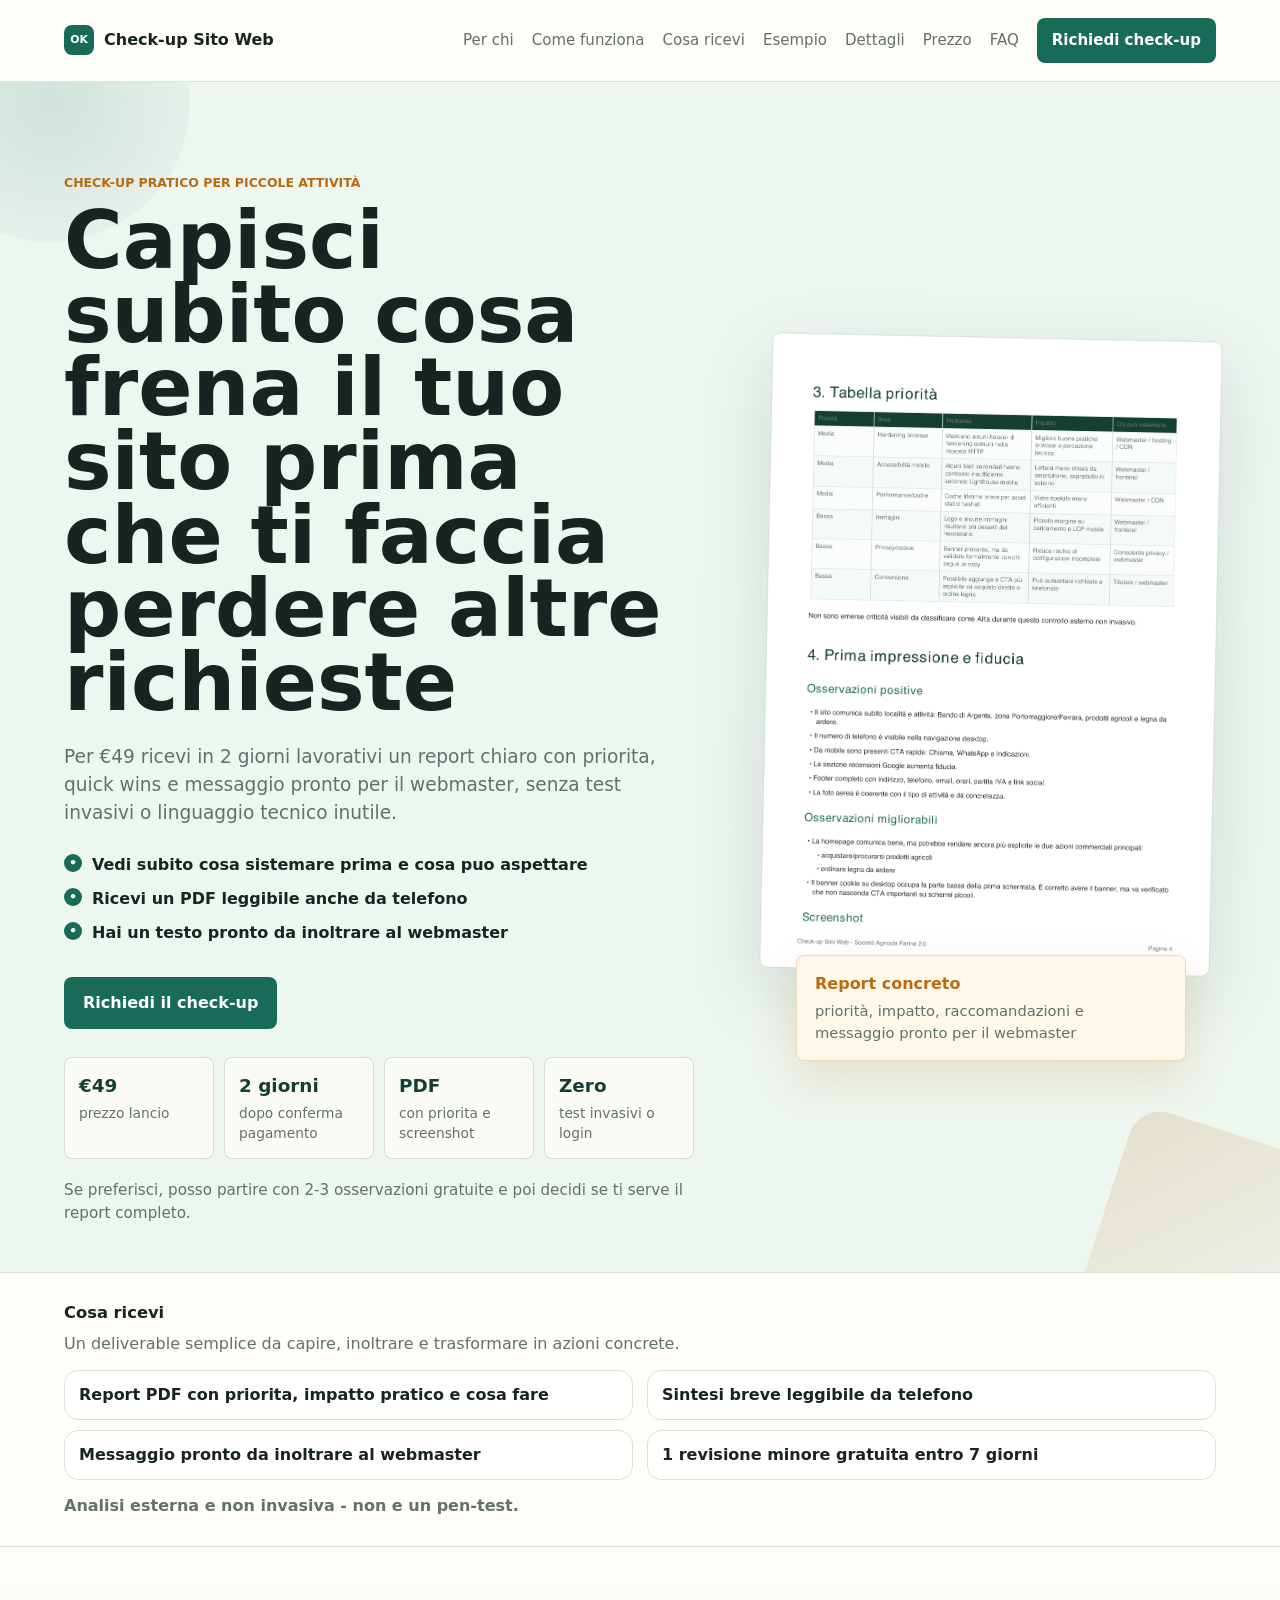
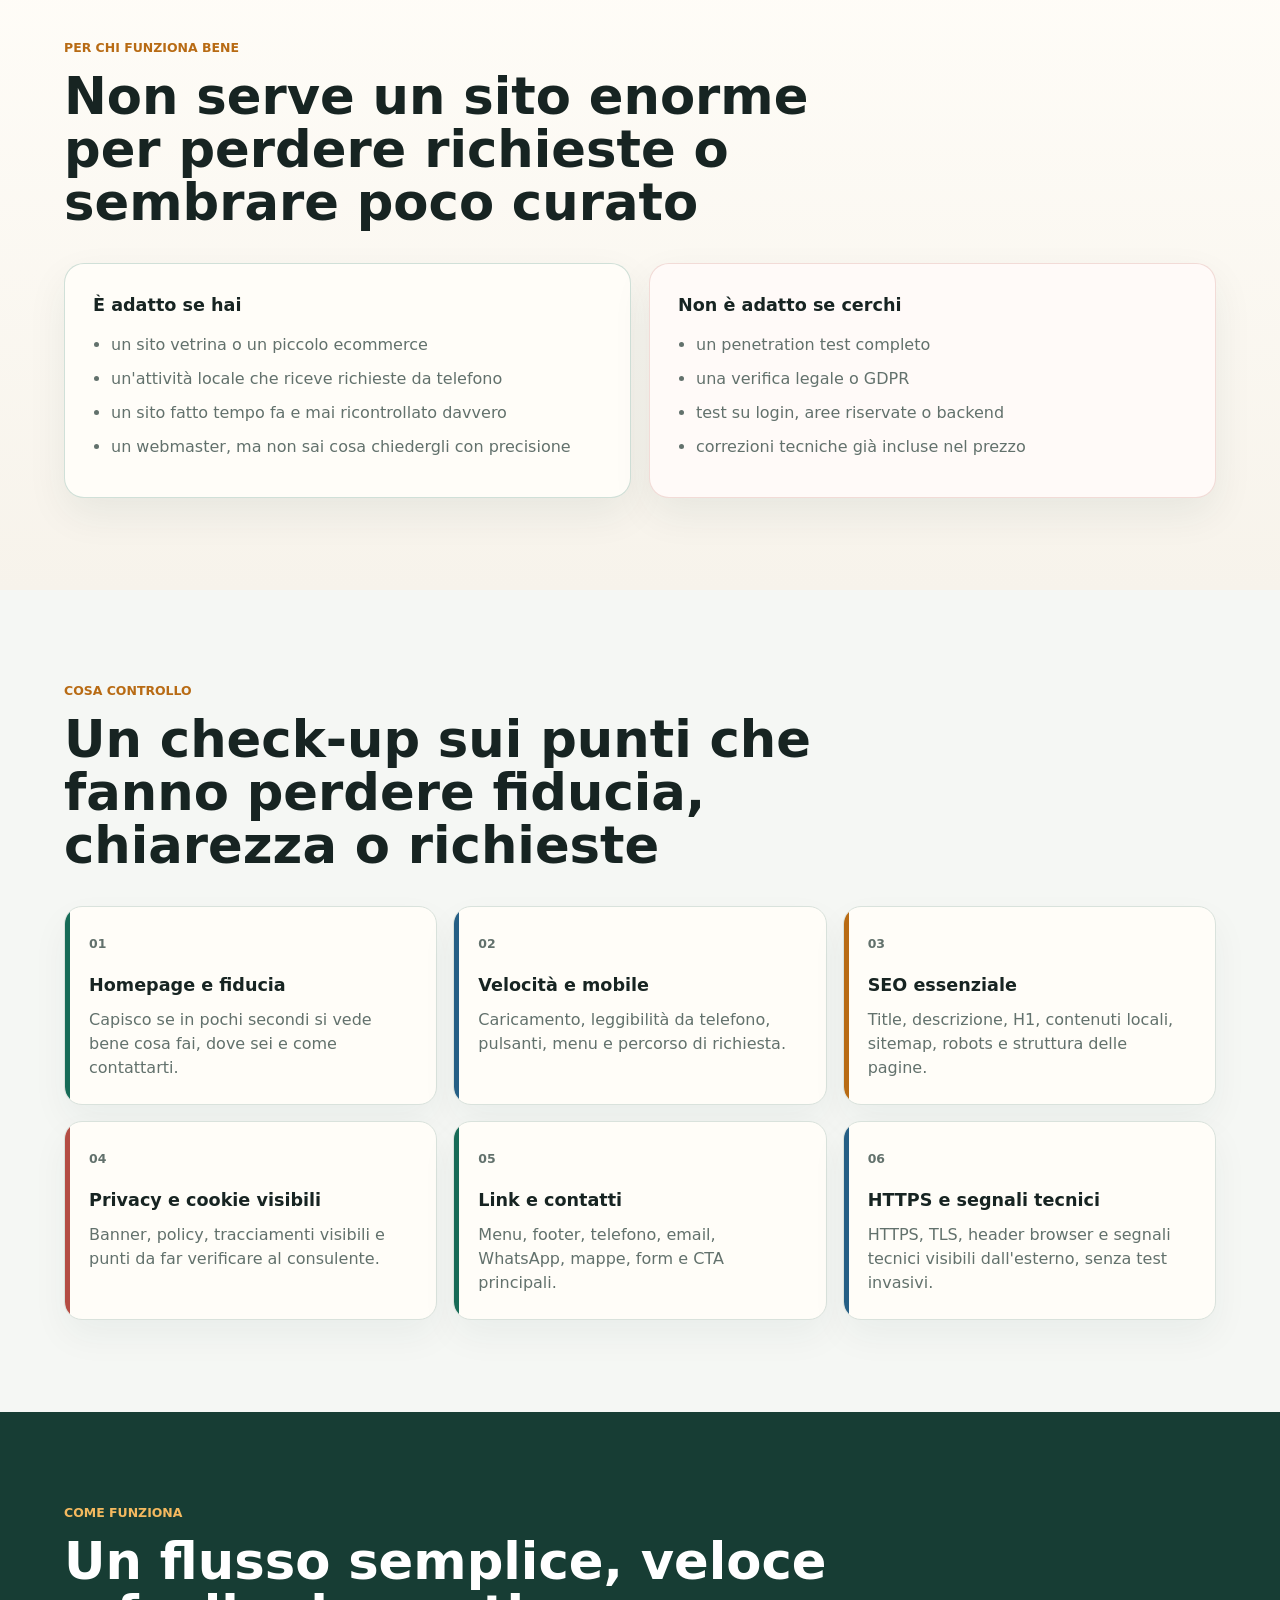
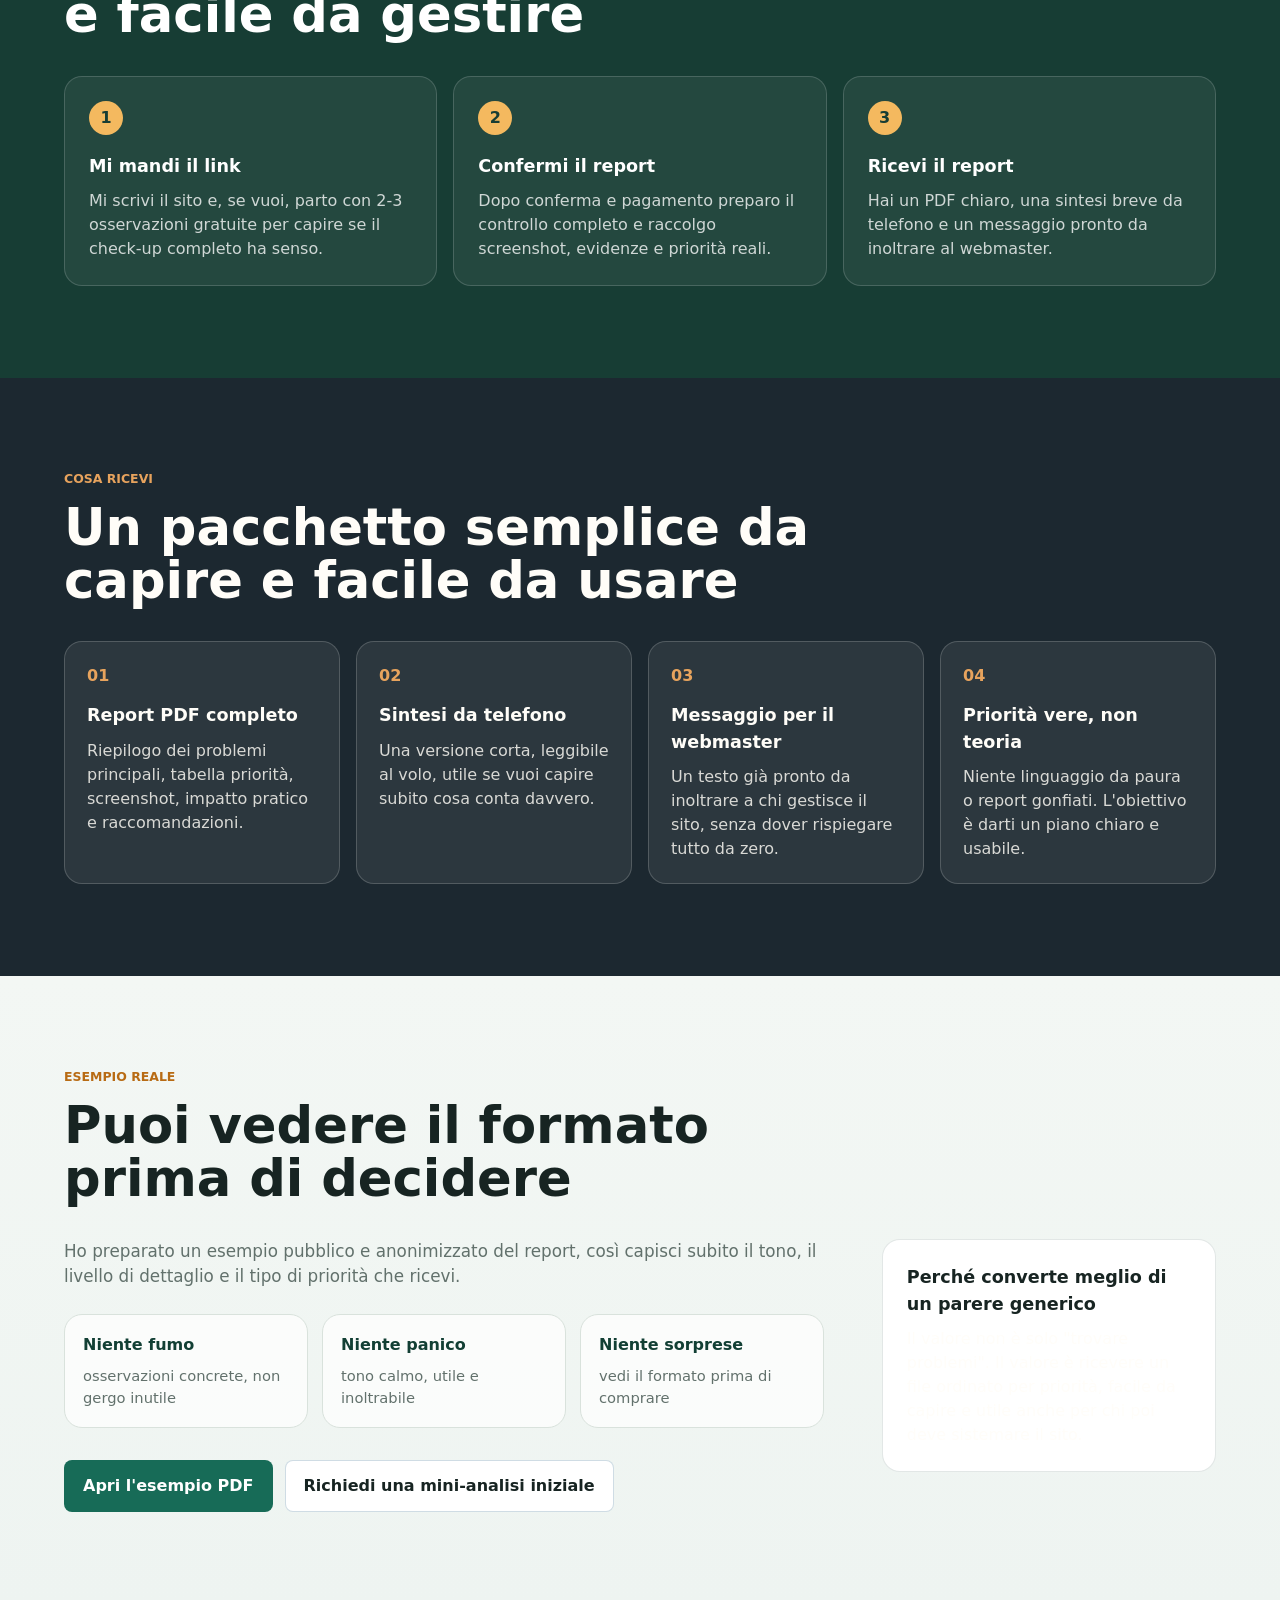
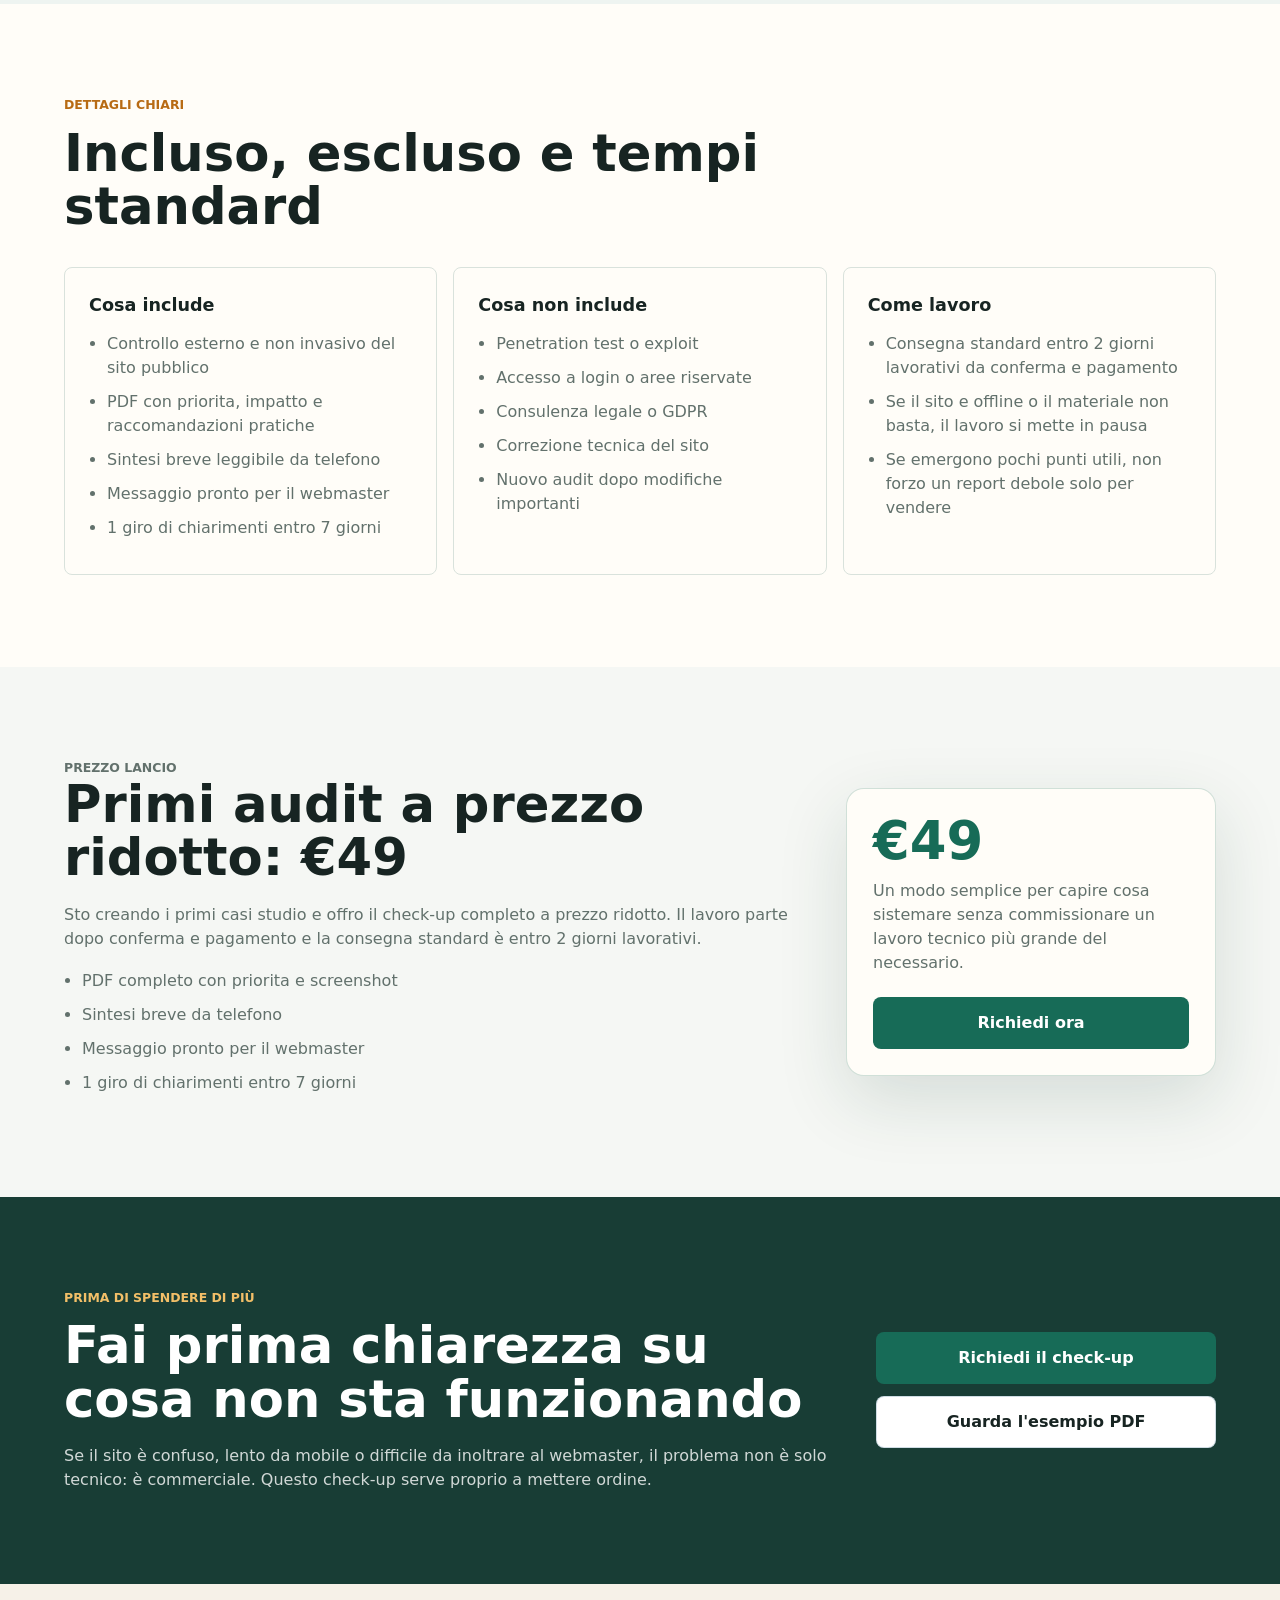
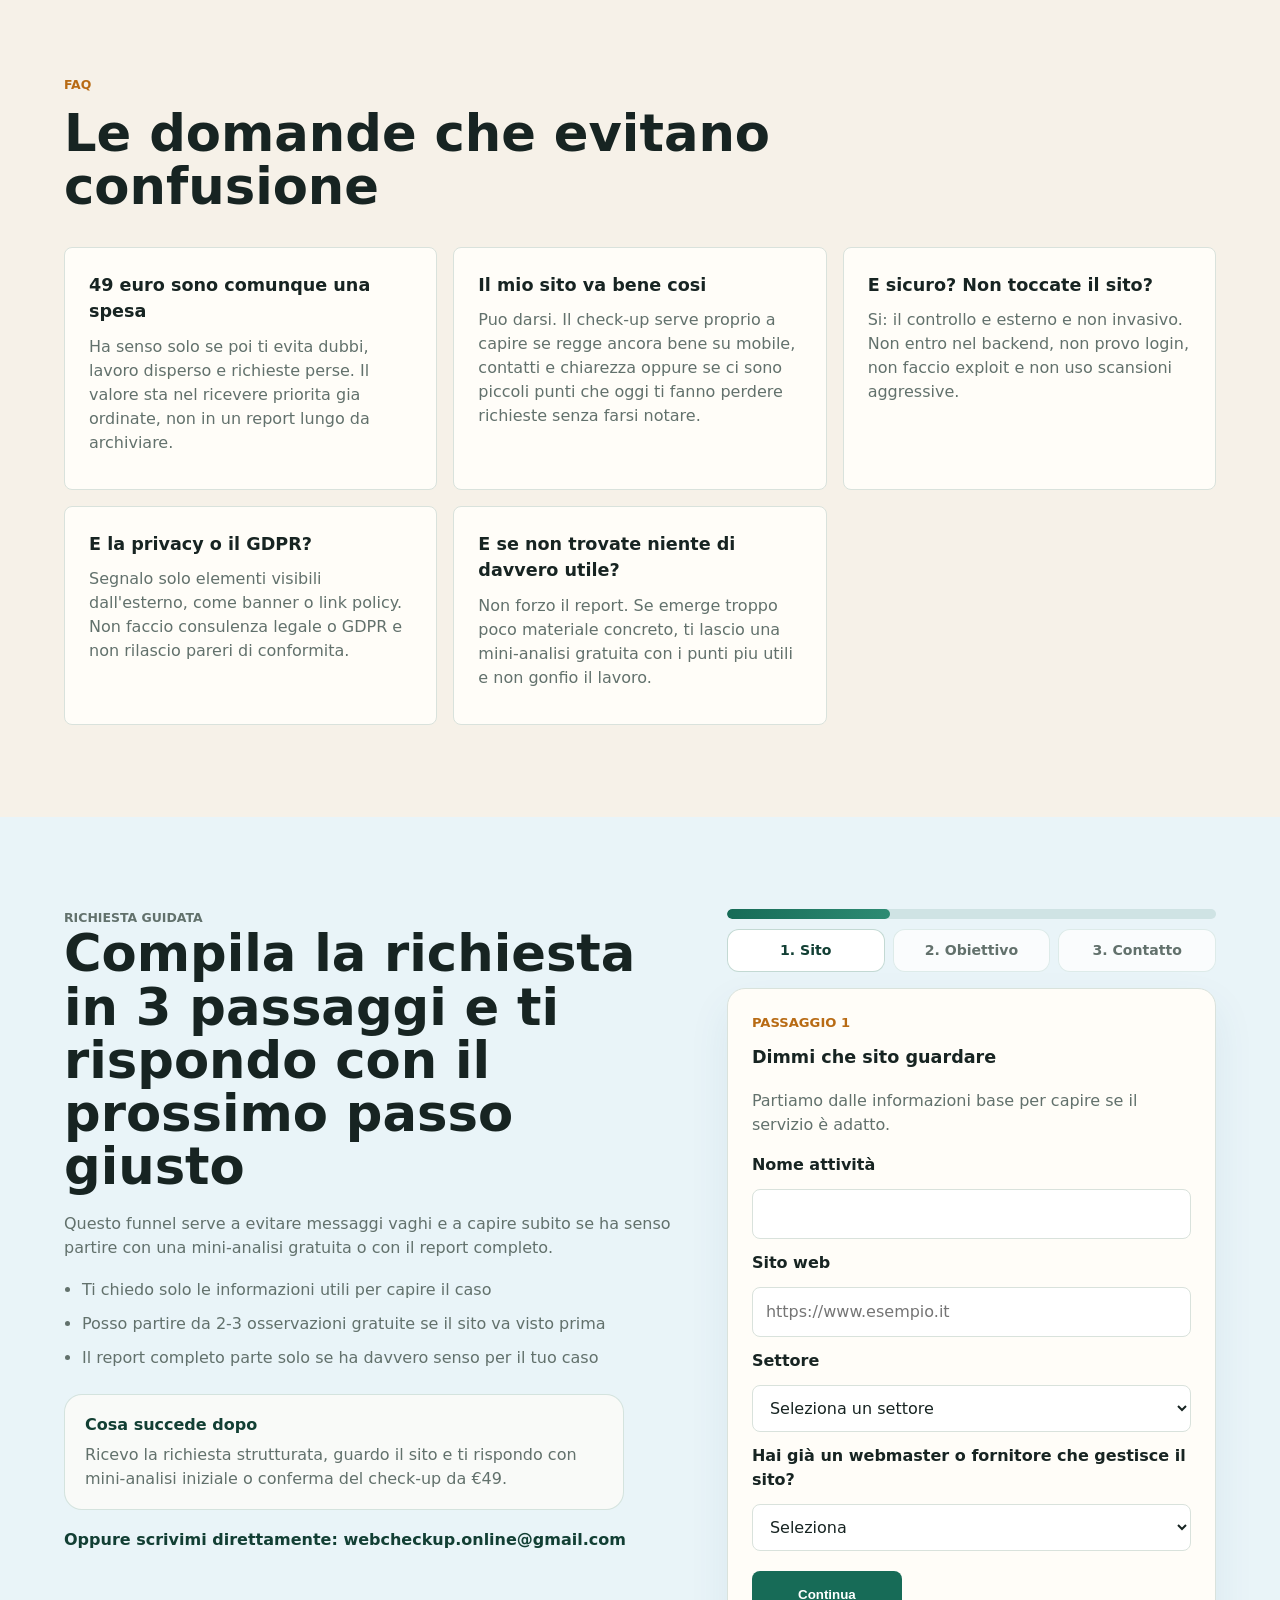
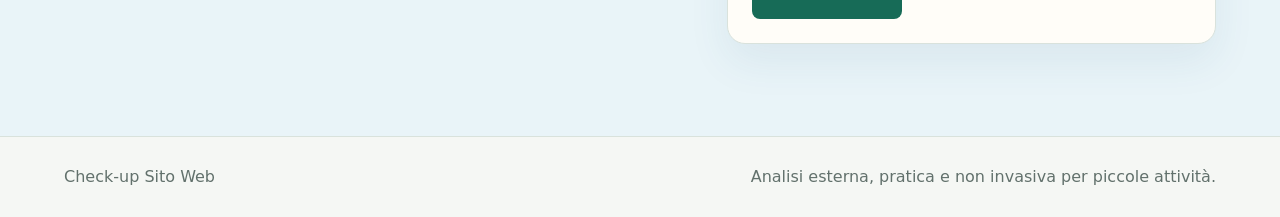
==== commit 1ee5a7fd: "improve: tighten landing page funnel copy" ====
--- a/landing-page/index.html
+++ b/landing-page/index.html
@@ -34,18 +34,17 @@
       <section class="hero">
         <div class="hero-copy">
           <p class="eyebrow">Check-up pratico per piccole attività</p>
-          <h1>Scopri dove il tuo sito perde fiducia o richieste</h1>
+          <h1>Capisci subito cosa frena il tuo sito prima che ti faccia perdere altre richieste</h1>
           <p class="hero-text">
-            Ti mando un report chiaro e non invasivo con i problemi visibili che contano davvero: mobile, velocità, contatti, chiarezza della homepage, HTTPS, SEO base, link e percorso di richiesta.
+            Per €49 ricevi in 2 giorni lavorativi un report chiaro con priorita, quick wins e messaggio pronto per il webmaster, senza test invasivi o linguaggio tecnico inutile.
           </p>
           <ul class="hero-list">
-            <li>Capisci subito cosa sistemare prima e cosa può aspettare</li>
-            <li>Ricevi un file facile da leggere anche da telefono</li>
-            <li>Hai un messaggio pronto da inoltrare al webmaster</li>
+            <li>Vedi subito cosa sistemare prima e cosa puo aspettare</li>
+            <li>Ricevi un PDF leggibile anche da telefono</li>
+            <li>Hai un testo pronto da inoltrare al webmaster</li>
           </ul>
           <div class="hero-actions">
-            <a class="button primary" href="#contatto">Richiedi il check-up a €49</a>
-            <a class="button secondary" href="assets/public-sample-report.pdf">Apri un esempio PDF</a>
+            <a class="button primary" href="#contatto">Richiedi il check-up</a>
           </div>
           <dl class="hero-proof" aria-label="Dettagli offerta">
             <div>
@@ -53,8 +52,8 @@
               <dd>prezzo lancio</dd>
             </div>
             <div>
-              <dt>48h</dt>
-              <dd>dalla conferma e pagamento</dd>
+              <dt>2 giorni</dt>
+              <dd>dopo conferma pagamento</dd>
             </div>
             <div>
               <dt>PDF</dt>
@@ -81,11 +80,18 @@
         </aside>
       </section>
 
-      <section class="trust-strip" aria-label="Punti di rassicurazione">
-        <span>Chiaro da leggere</span>
-        <span>Facile da inoltrare</span>
-        <span>Non invasivo</span>
-        <span>Utile anche senza linguaggio tecnico</span>
+      <section class="trust-strip" aria-label="Cosa ricevi e cosa non e">
+        <div class="trust-strip-intro">
+          <strong>Cosa ricevi</strong>
+          <p>Un deliverable semplice da capire, inoltrare e trasformare in azioni concrete.</p>
+        </div>
+        <ul class="trust-strip-list">
+          <li>Report PDF con priorita, impatto pratico e cosa fare</li>
+          <li>Sintesi breve leggibile da telefono</li>
+          <li>Messaggio pronto da inoltrare al webmaster</li>
+          <li>1 revisione minore gratuita entro 7 giorni</li>
+        </ul>
+        <p class="trust-strip-note">Analisi esterna e non invasiva - non e un pen-test.</p>
       </section>
 
       <section id="per-chi" class="section fit-section">
@@ -326,28 +332,24 @@
         </div>
         <div class="faq-grid">
           <article>
-            <h3>Quanto tempo serve?</h3>
-            <p>La consegna standard è entro 2 giorni lavorativi da conferma, URL chiaro e pagamento confermato.</p>
-          </article>
-          <article>
-            <h3>Come si paga?</h3>
-            <p>Per il mini-audit il pagamento conferma l'avvio del report completo. Il materiale finale viene poi inviato via email.</p>
-          </article>
-          <article>
-            <h3>E se il sito ha pochi problemi?</h3>
-            <p>Non ha senso forzare un report debole. Se emerge troppo poco materiale utile, ti dico onestamente cosa ho visto e non gonfio il lavoro.</p>
-          </article>
-          <article>
-            <h3>Posso inoltrarlo al webmaster?</h3>
-            <p>Sì. Il pacchetto include anche un messaggio breve già pronto da inoltrare a chi gestisce il sito.</p>
-          </article>
-          <article>
-            <h3>Fate anche le correzioni?</h3>
-            <p>No. Questo servizio serve a chiarire priorità, problemi e prossimi passi. Le correzioni restano al tuo webmaster o fornitore.</p>
-          </article>
-          <article>
-            <h3>È un servizio per aziende grandi?</h3>
-            <p>No. È pensato soprattutto per piccole attività che vogliono un parere concreto senza aprire un progetto tecnico complesso.</p>
+            <h3>49 euro sono comunque una spesa</h3>
+            <p>Ha senso solo se poi ti evita dubbi, lavoro disperso e richieste perse. Il valore sta nel ricevere priorita gia ordinate, non in un report lungo da archiviare.</p>
+          </article>
+          <article>
+            <h3>Il mio sito va bene cosi</h3>
+            <p>Puo darsi. Il check-up serve proprio a capire se regge ancora bene su mobile, contatti e chiarezza oppure se ci sono piccoli punti che oggi ti fanno perdere richieste senza farsi notare.</p>
+          </article>
+          <article>
+            <h3>E sicuro? Non toccate il sito?</h3>
+            <p>Si: il controllo e esterno e non invasivo. Non entro nel backend, non provo login, non faccio exploit e non uso scansioni aggressive.</p>
+          </article>
+          <article>
+            <h3>E la privacy o il GDPR?</h3>
+            <p>Segnalo solo elementi visibili dall'esterno, come banner o link policy. Non faccio consulenza legale o GDPR e non rilascio pareri di conformita.</p>
+          </article>
+          <article>
+            <h3>E se non trovate niente di davvero utile?</h3>
+            <p>Non forzo il report. Se emerge troppo poco materiale concreto, ti lascio una mini-analisi gratuita con i punti piu utili e non gonfio il lavoro.</p>
           </article>
         </div>
       </section>
@@ -464,8 +466,8 @@
                   <small>Prima guardo 2-3 punti e poi decidiamo se ha senso il report completo.</small>
                 </label>
                 <label class="choice-card">
-                  <input type="radio" name="Come vuoi partire" value="Direttamente con il check-up da 49 euro">
-                  <span>Direttamente con il check-up da 49 euro</span>
+                  <input type="radio" name="Come vuoi partire" value="Direttamente con il check-up da €49">
+                  <span>Direttamente con il check-up da €49</span>
                   <small>Se sai già che vuoi il report completo, me lo dici subito qui.</small>
                 </label>
               </fieldset>
--- a/landing-page/styles.css
+++ b/landing-page/styles.css
@@ -458,20 +458,47 @@
 }
 
 .trust-strip {
-  display: flex;
-  flex-wrap: wrap;
-  gap: 10px;
-  padding: 26px clamp(20px, 5vw, 64px);
+  display: grid;
+  gap: 14px;
+  padding: 28px clamp(20px, 5vw, 64px);
   background: #fffdf8;
   border-bottom: 1px solid var(--line);
 }
 
-.trust-strip span {
-  padding: 10px 14px;
+.trust-strip-intro {
+  display: grid;
+  gap: 6px;
+}
+
+.trust-strip-intro strong {
+  font-size: 1.02rem;
+}
+
+.trust-strip-intro p,
+.trust-strip-note {
+  margin: 0;
+  color: var(--muted);
+}
+
+.trust-strip-list {
+  display: grid;
+  grid-template-columns: repeat(2, minmax(0, 1fr));
+  gap: 10px 14px;
+  margin: 0;
+  padding: 0;
+  list-style: none;
+}
+
+.trust-strip-list li {
+  padding: 12px 14px;
   border: 1px solid var(--line);
-  border-radius: 999px;
+  border-radius: 14px;
   background: rgba(255, 255, 255, 0.86);
-  color: var(--muted);
+  color: var(--ink);
+  font-weight: 700;
+}
+
+.trust-strip-note {
   font-weight: 700;
 }
 
@@ -1150,6 +1177,7 @@
   .feature-grid,
   .details-grid,
   .faq-grid,
+  .trust-strip-list,
   .deliverables-grid {
     grid-template-columns: repeat(2, minmax(0, 1fr));
   }
@@ -1187,6 +1215,7 @@
   .details-grid,
   .faq-grid,
   .deliverables-grid,
+  .trust-strip-list,
   .fit-grid {
     grid-template-columns: 1fr;
   }
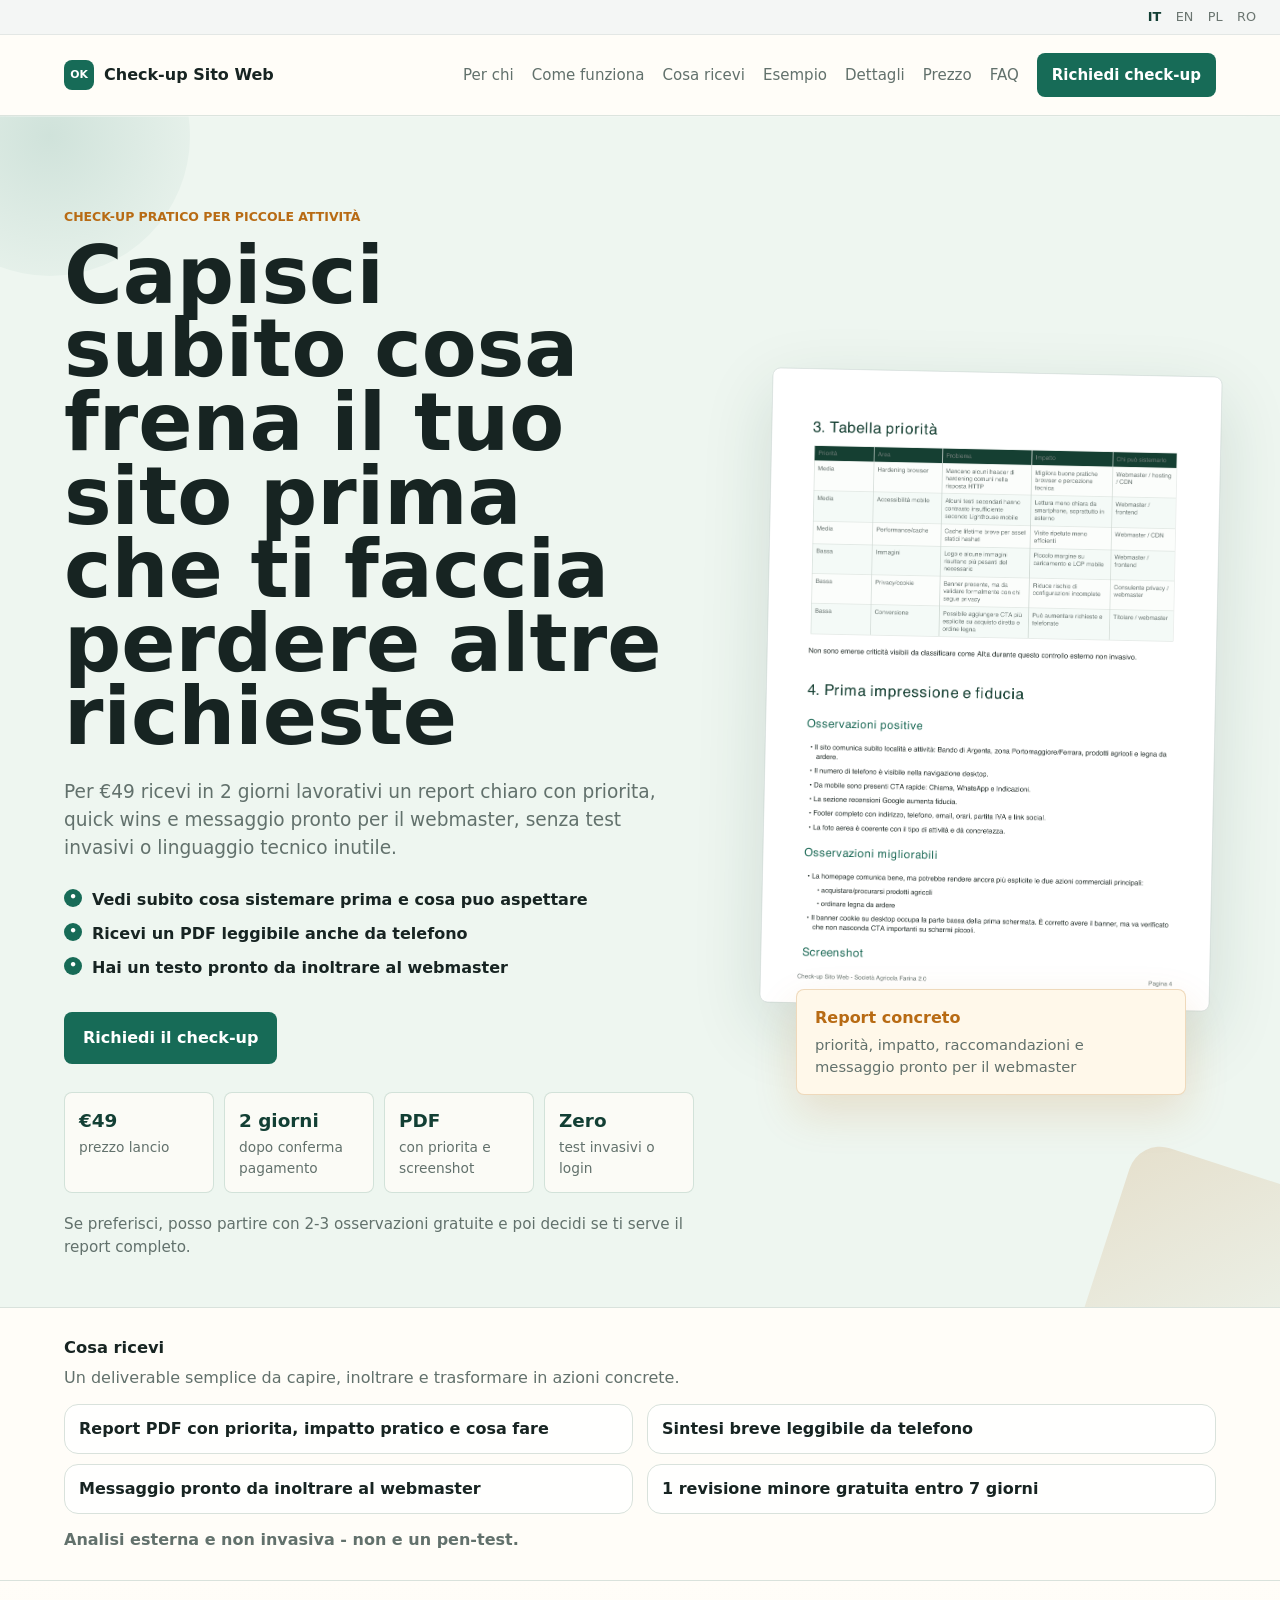
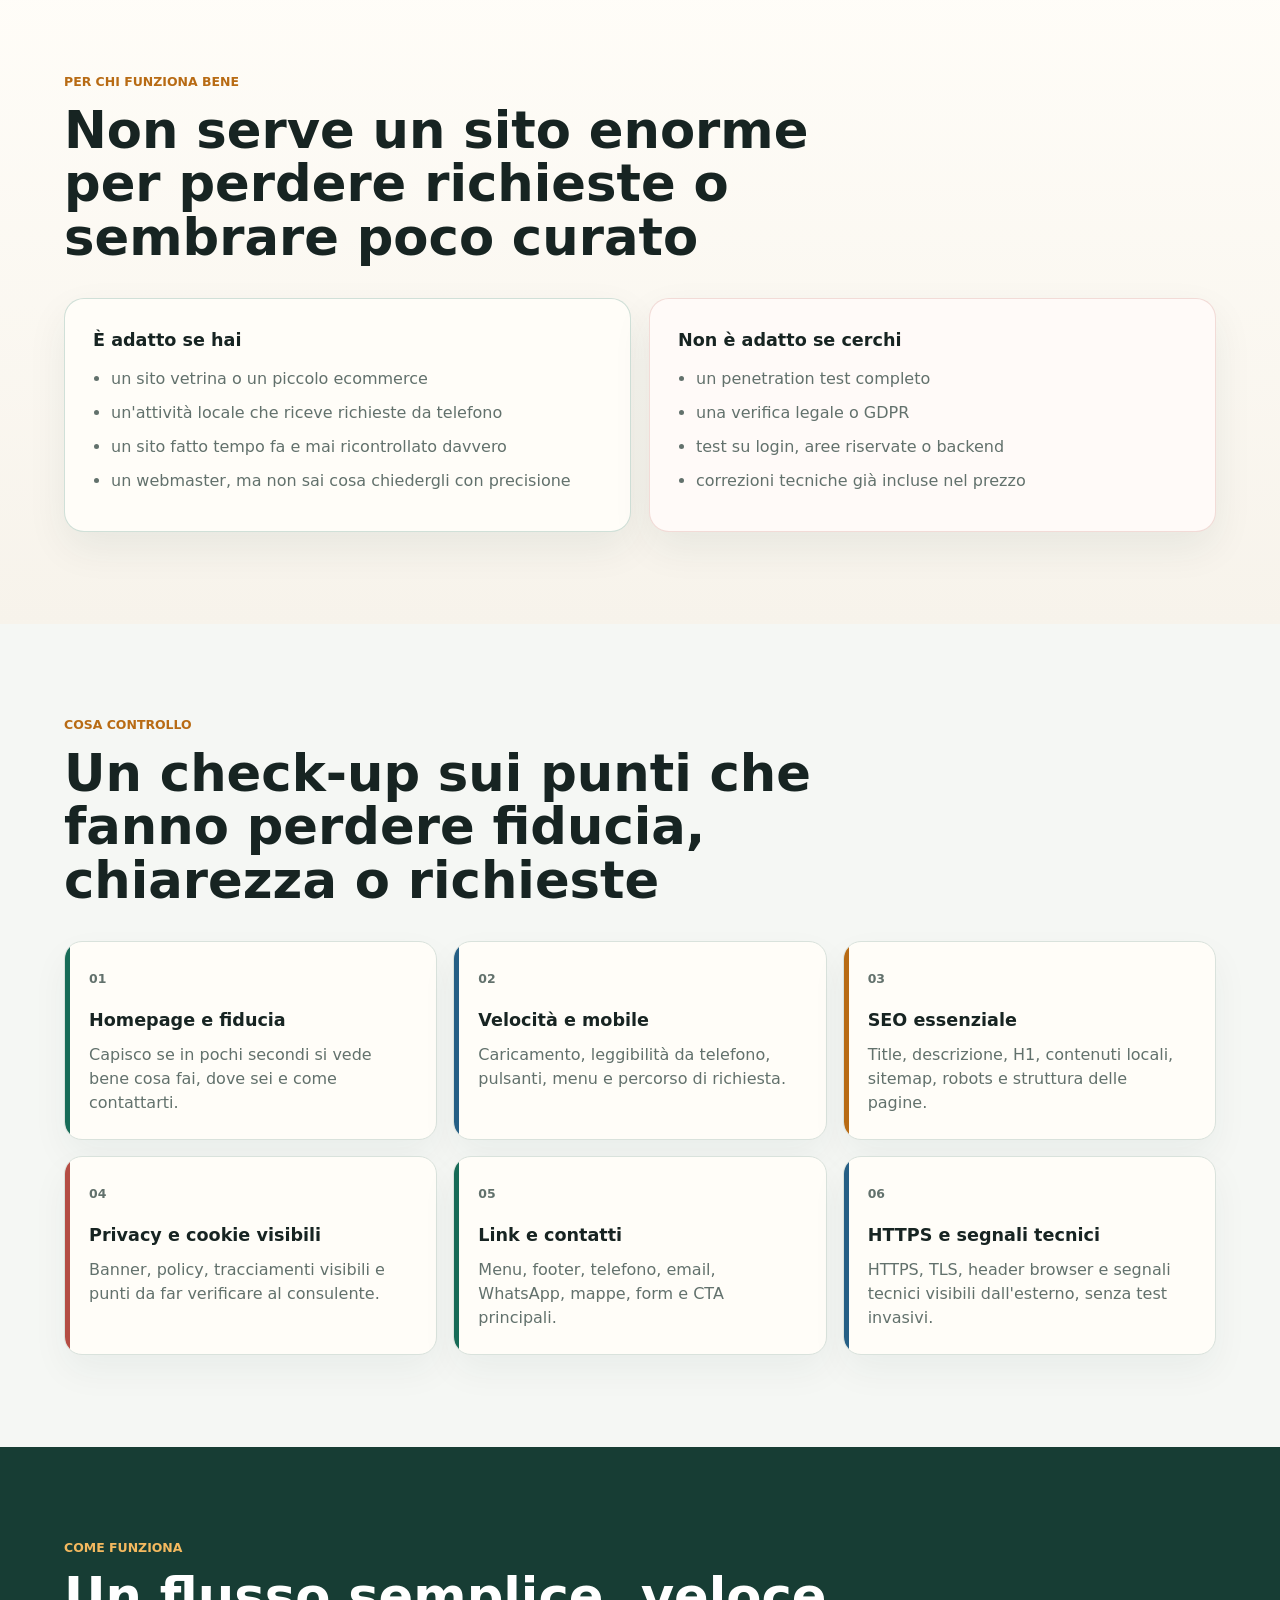
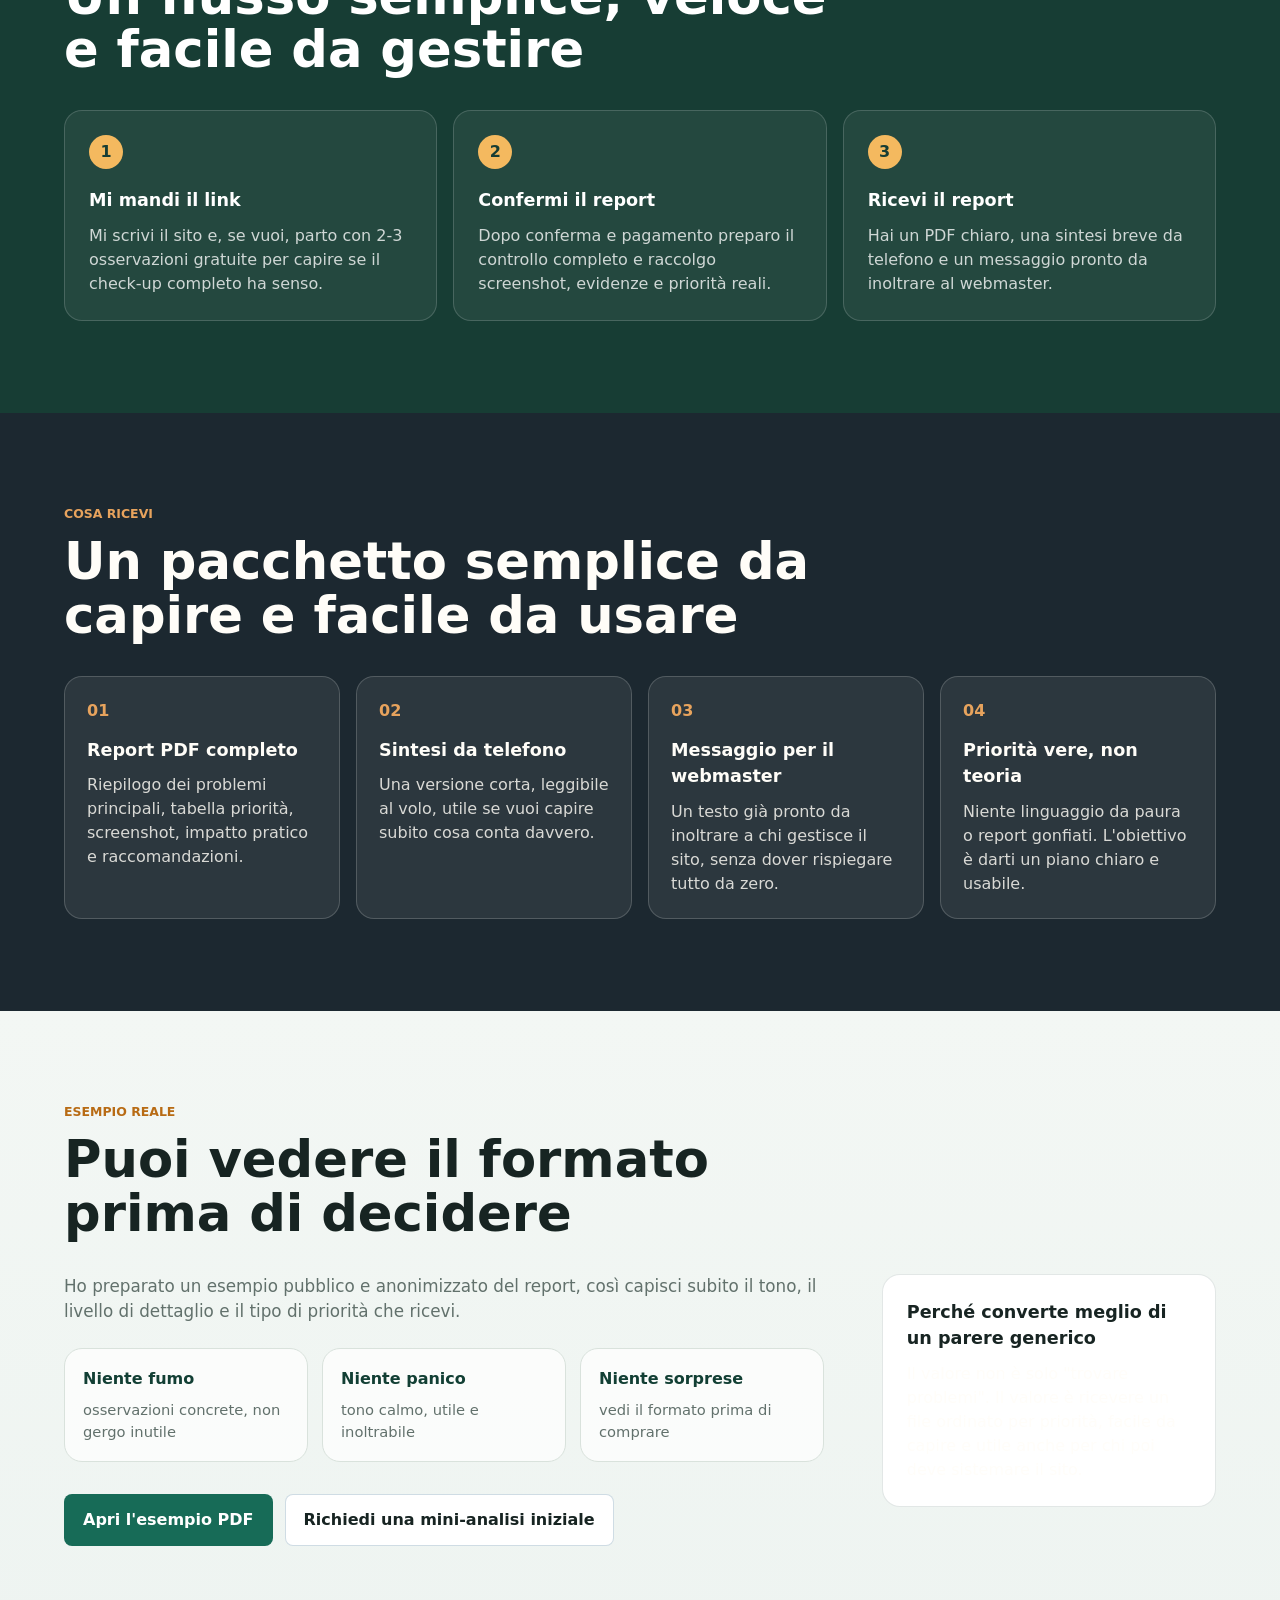
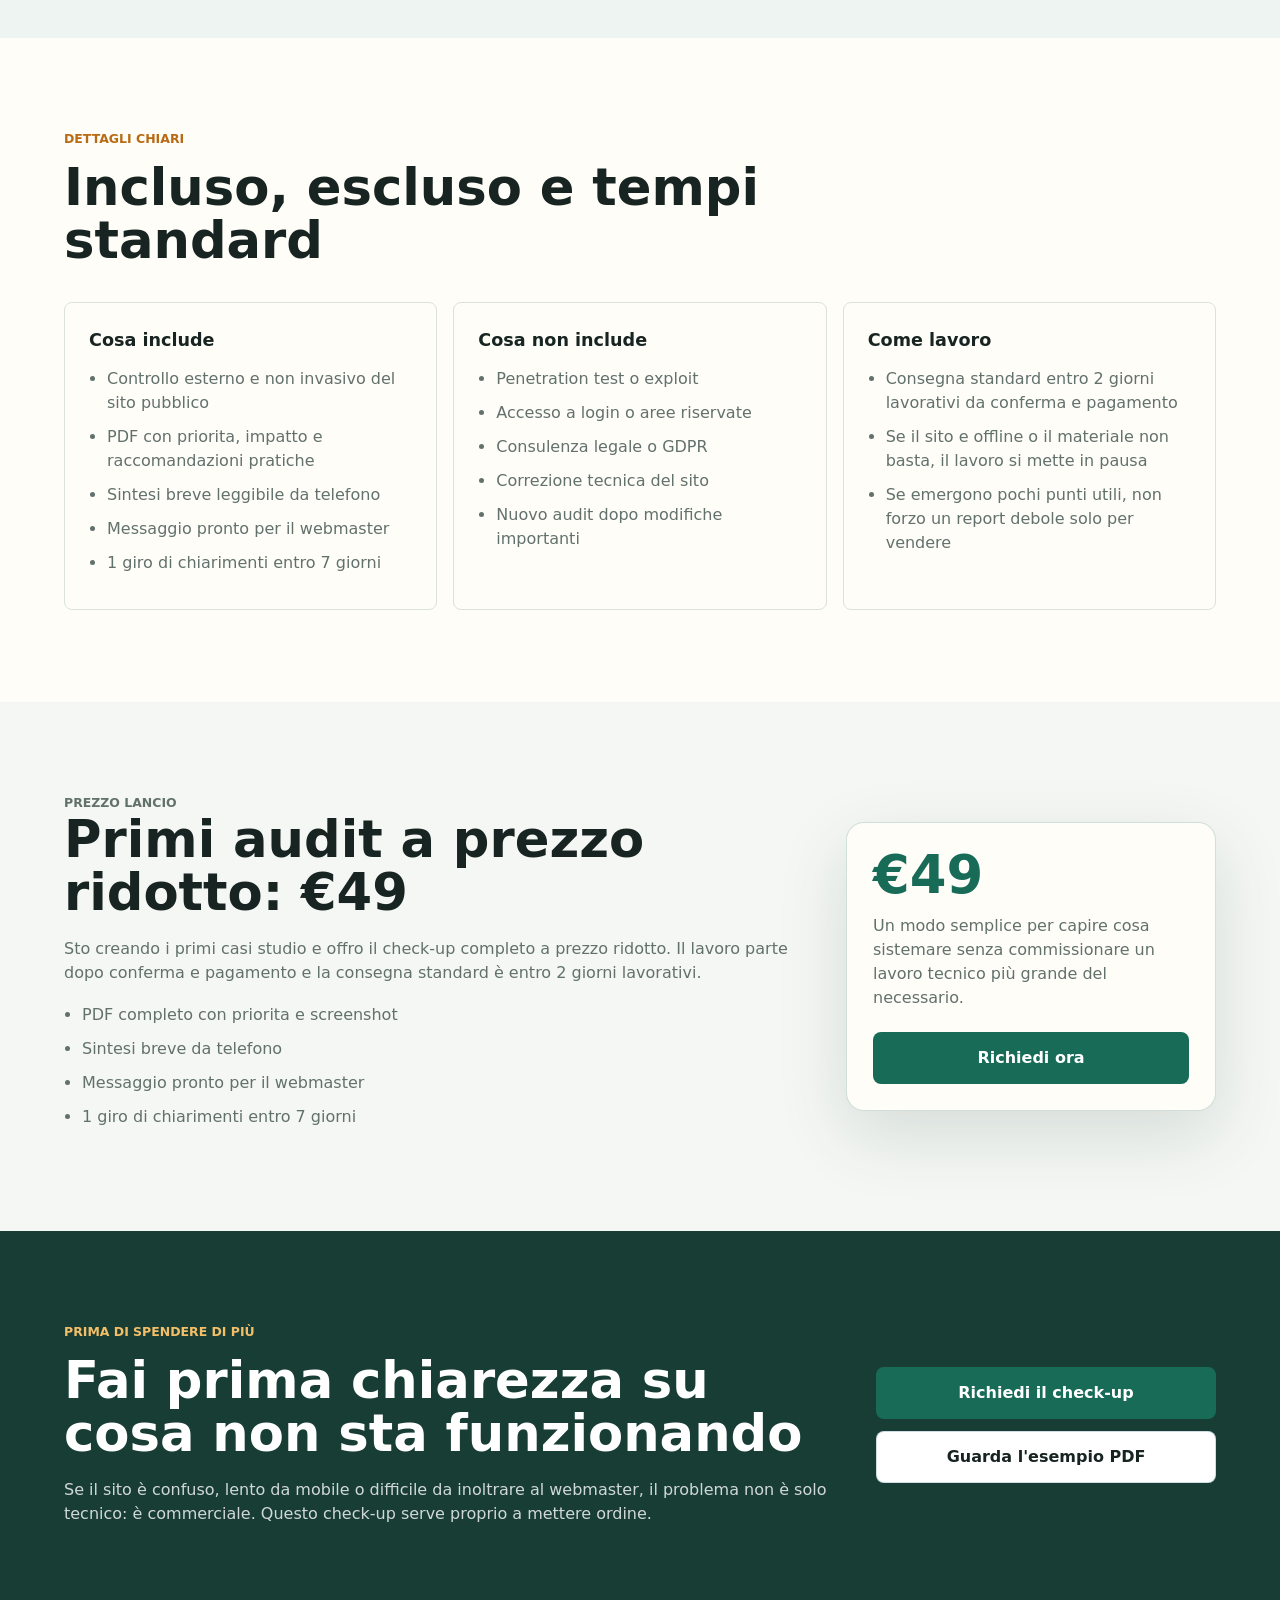
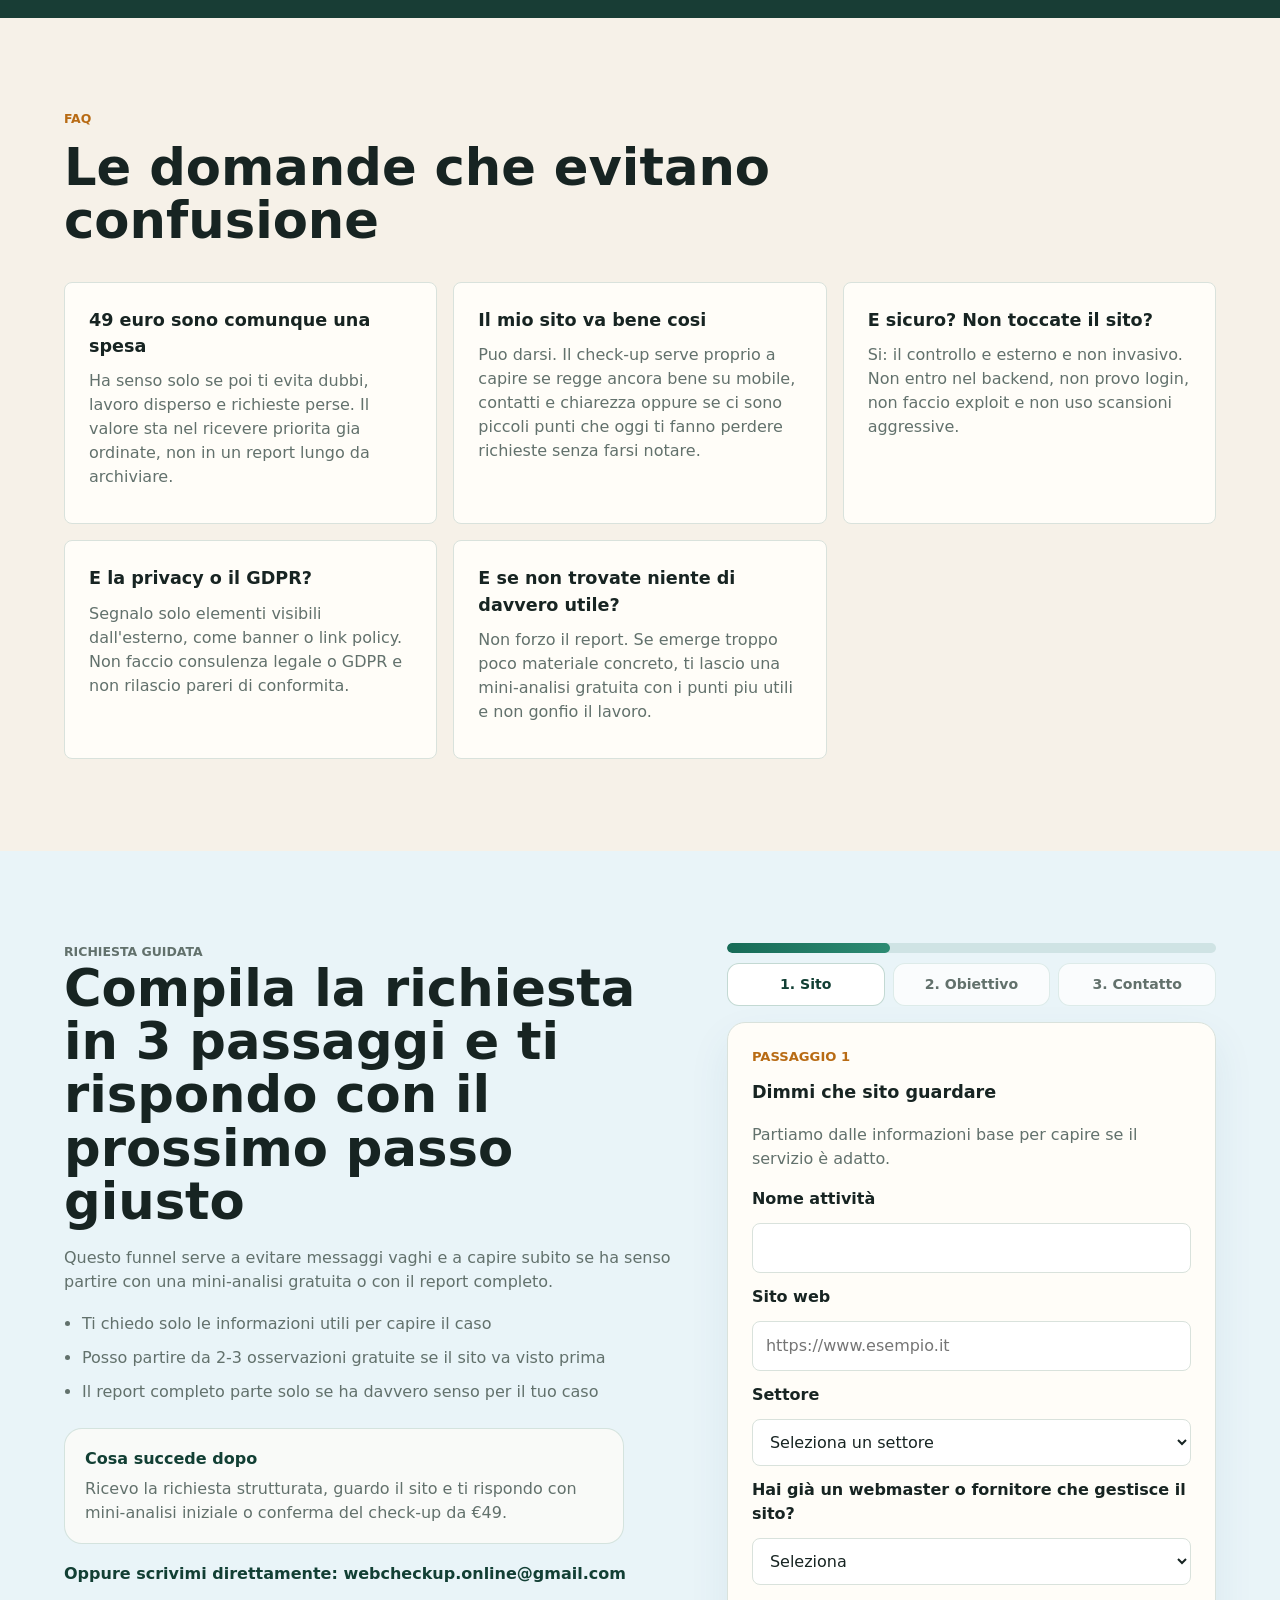
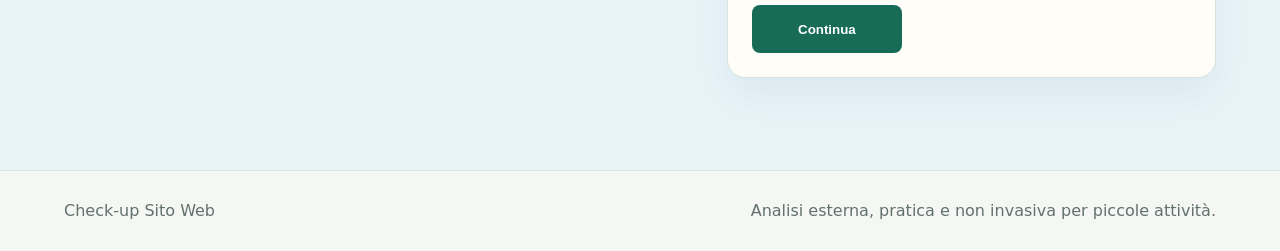
==== commit b0e87ef5: "feat: launch English, Polish and Romanian versions of the landing page - Add landing-page/en/, landi" ====
--- a/landing-page/index.html
+++ b/landing-page/index.html
@@ -11,8 +11,19 @@
     <title>Check-up Sito Web | Più Fiducia, Più Chiarezza, Più Richieste</title>
     <link rel="icon" href="data:,">
     <link rel="stylesheet" href="styles.css">
+    <link rel="alternate" hreflang="it" href="https://www.webcheckup.online/">
+    <link rel="alternate" hreflang="en" href="https://www.webcheckup.online/en/">
+    <link rel="alternate" hreflang="pl" href="https://www.webcheckup.online/pl/">
+    <link rel="alternate" hreflang="ro" href="https://www.webcheckup.online/ro/">
+    <link rel="alternate" hreflang="x-default" href="https://www.webcheckup.online/">
   </head>
   <body>
+    <div style="display:flex;justify-content:flex-end;gap:.9rem;padding:.45rem 1.5rem;font-size:.8rem;background:#f4f6f5;border-bottom:1px solid #e3e7e5">
+      <a href="/" style="color:#123f34;text-decoration:none;font-weight:600">IT</a>
+      <a href="/en/" style="color:#6b7671;text-decoration:none">EN</a>
+      <a href="/pl/" style="color:#6b7671;text-decoration:none">PL</a>
+      <a href="/ro/" style="color:#6b7671;text-decoration:none">RO</a>
+    </div>
     <header class="site-header">
       <a class="brand" href="#top" aria-label="Check-up Sito Web">
         <span class="brand-mark" aria-hidden="true">OK</span>
@@ -525,6 +536,6 @@
     <div class="mobile-cta">
       <a class="button primary full" href="#contatto">Richiedi il check-up</a>
     </div>
-    <script src="intake.js?v=3"></script>
+    <script src="intake.js?v=4"></script>
   </body>
 </html>
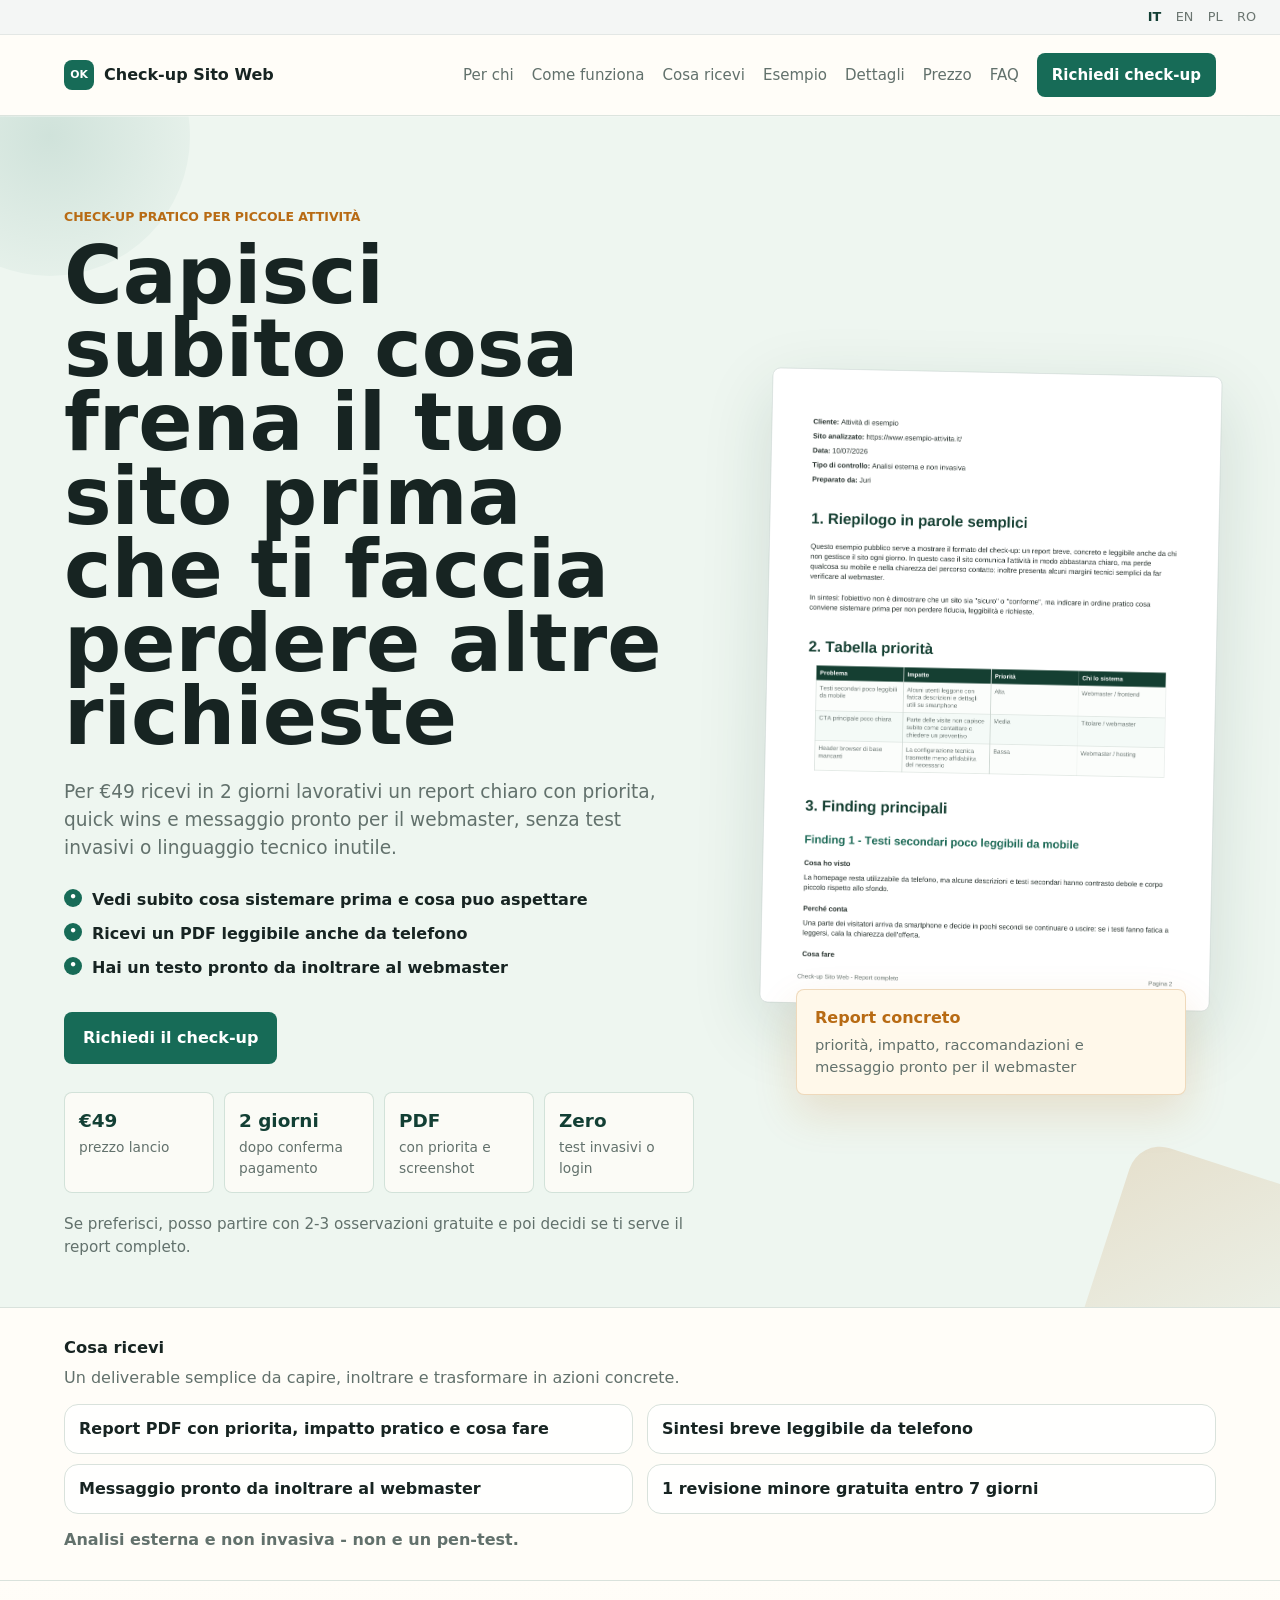
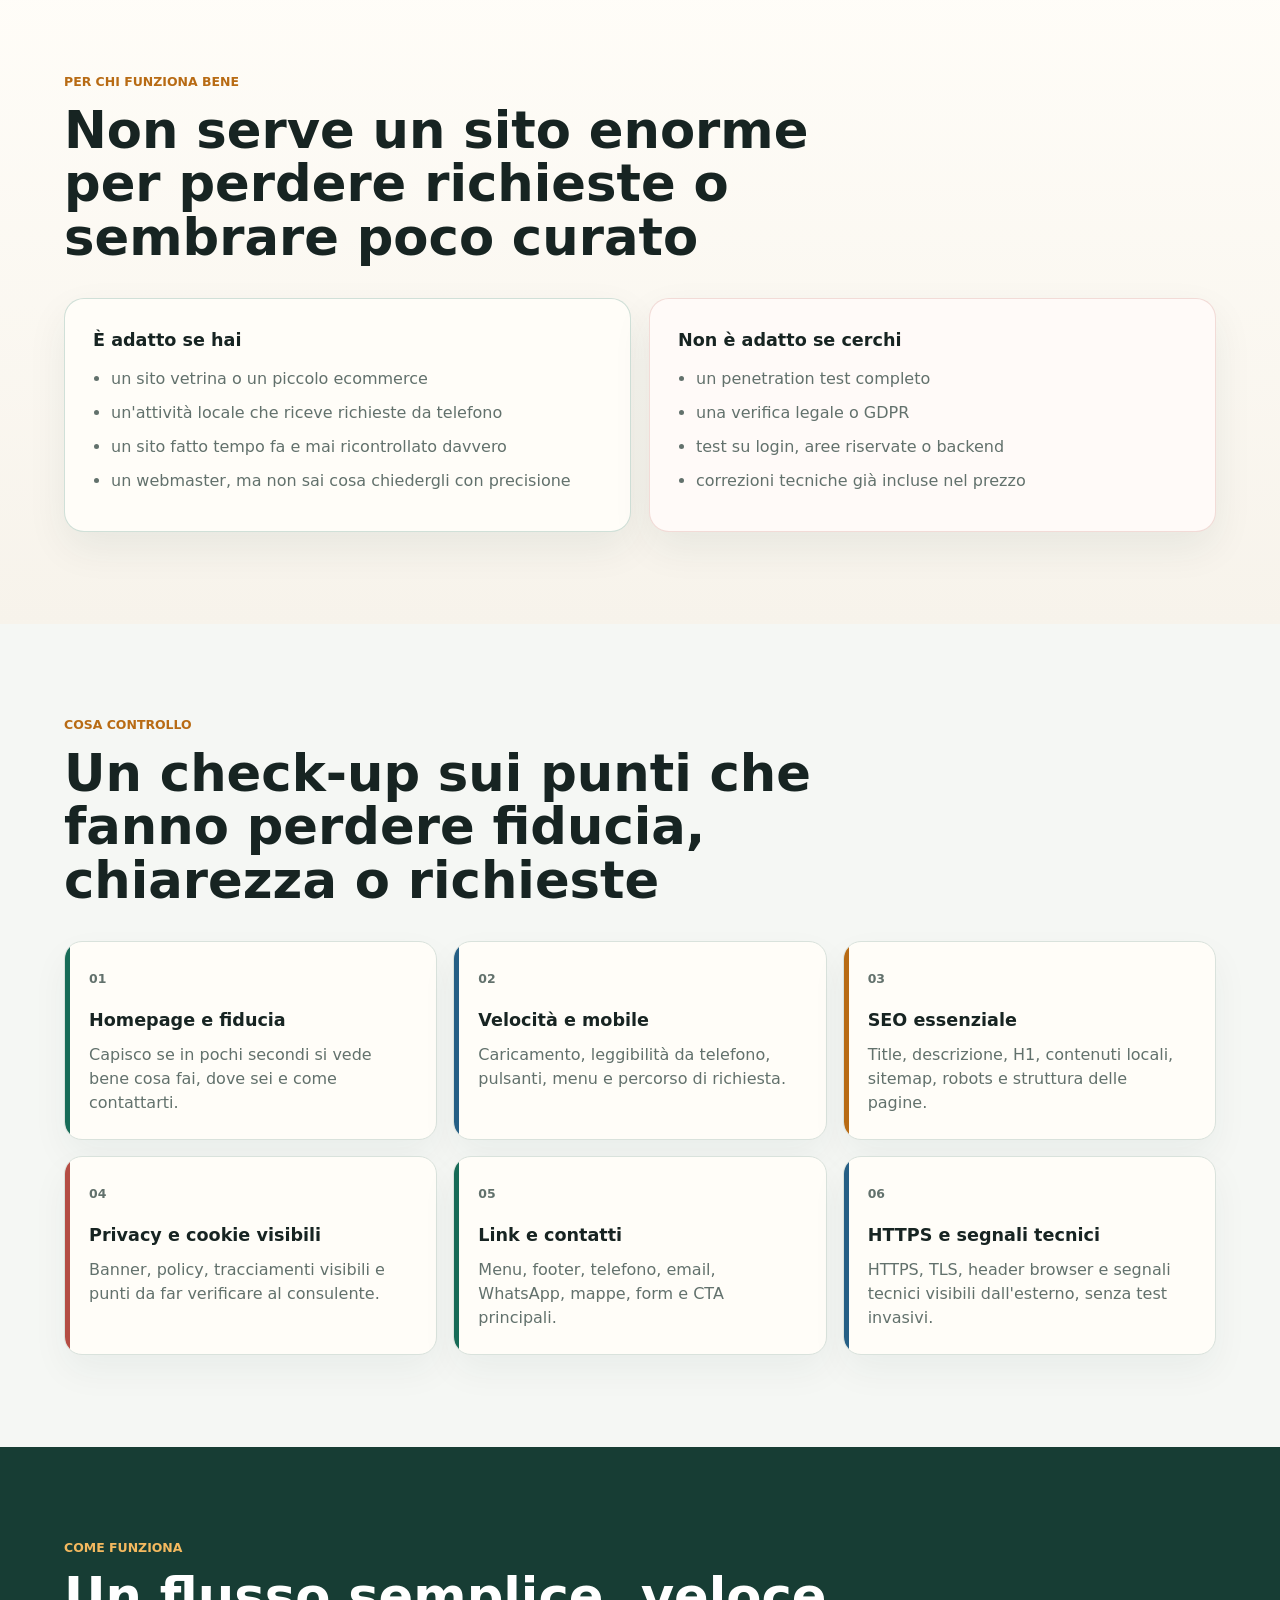
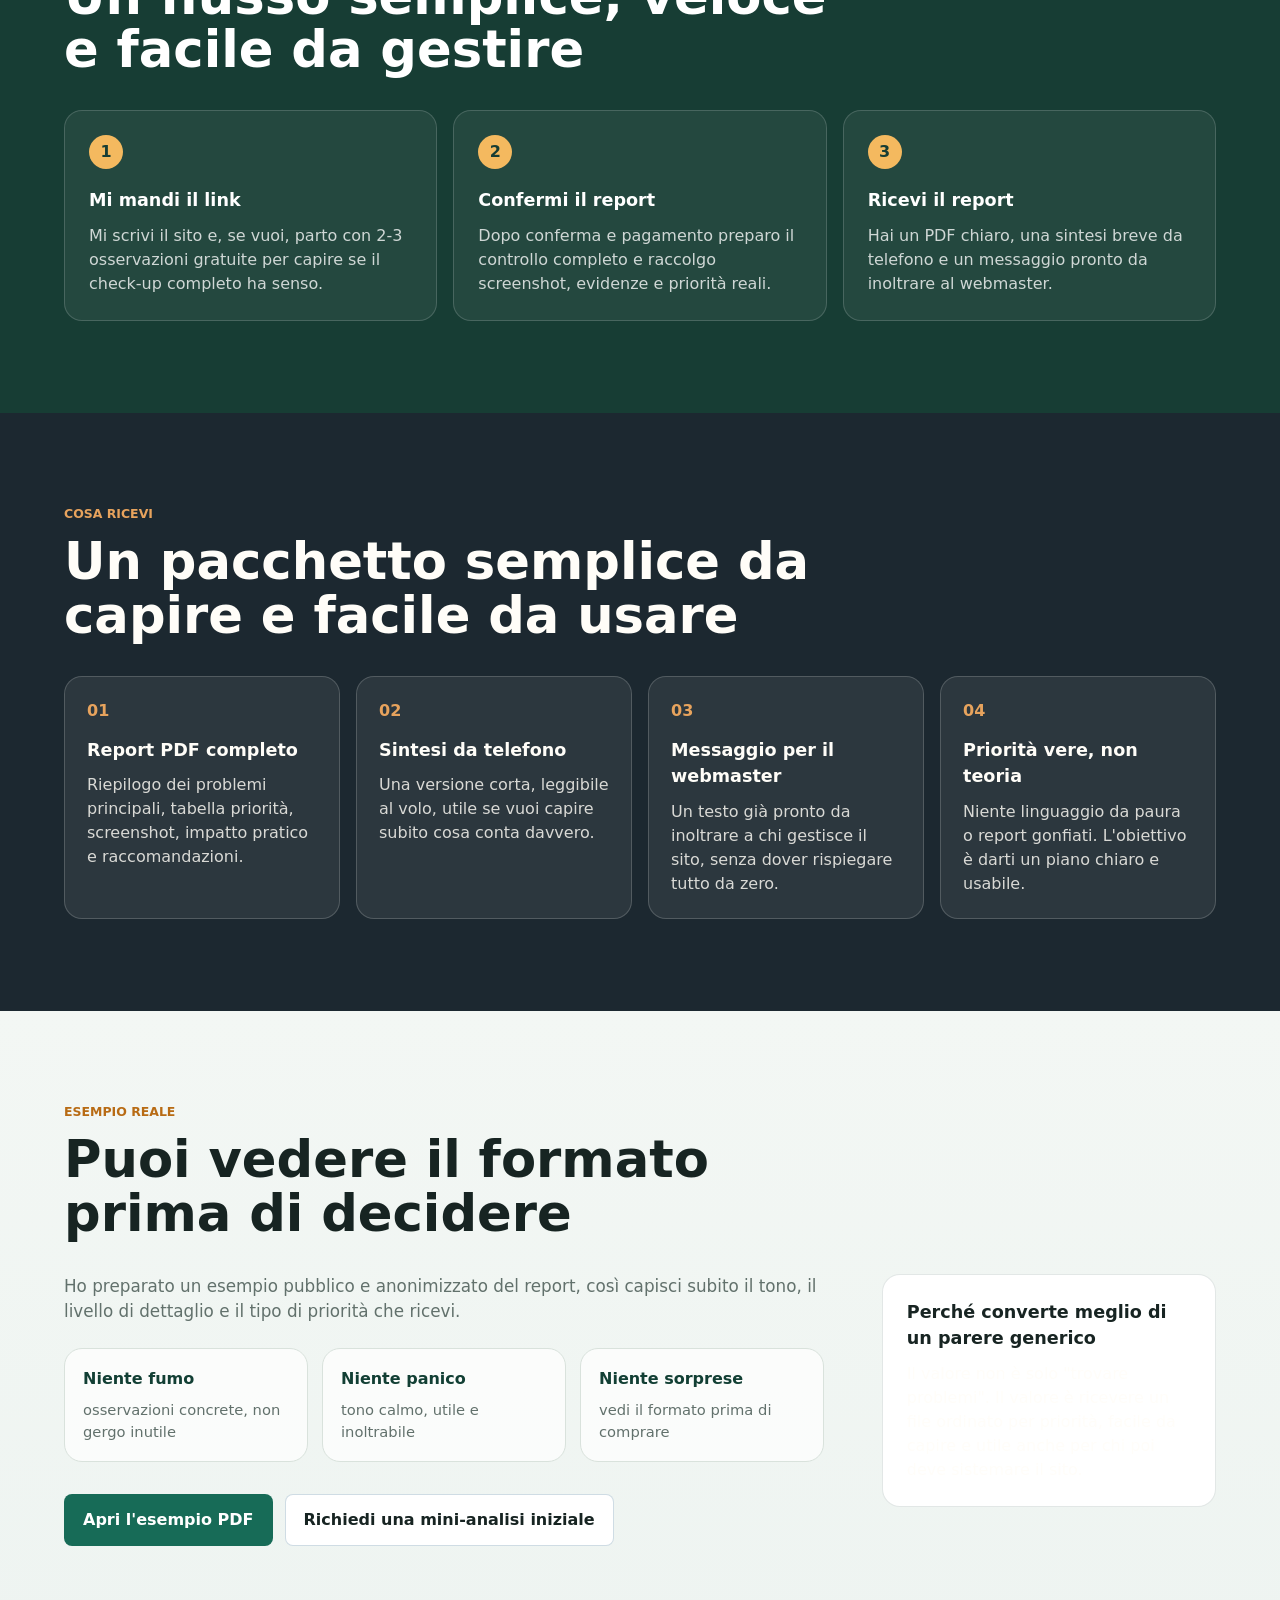
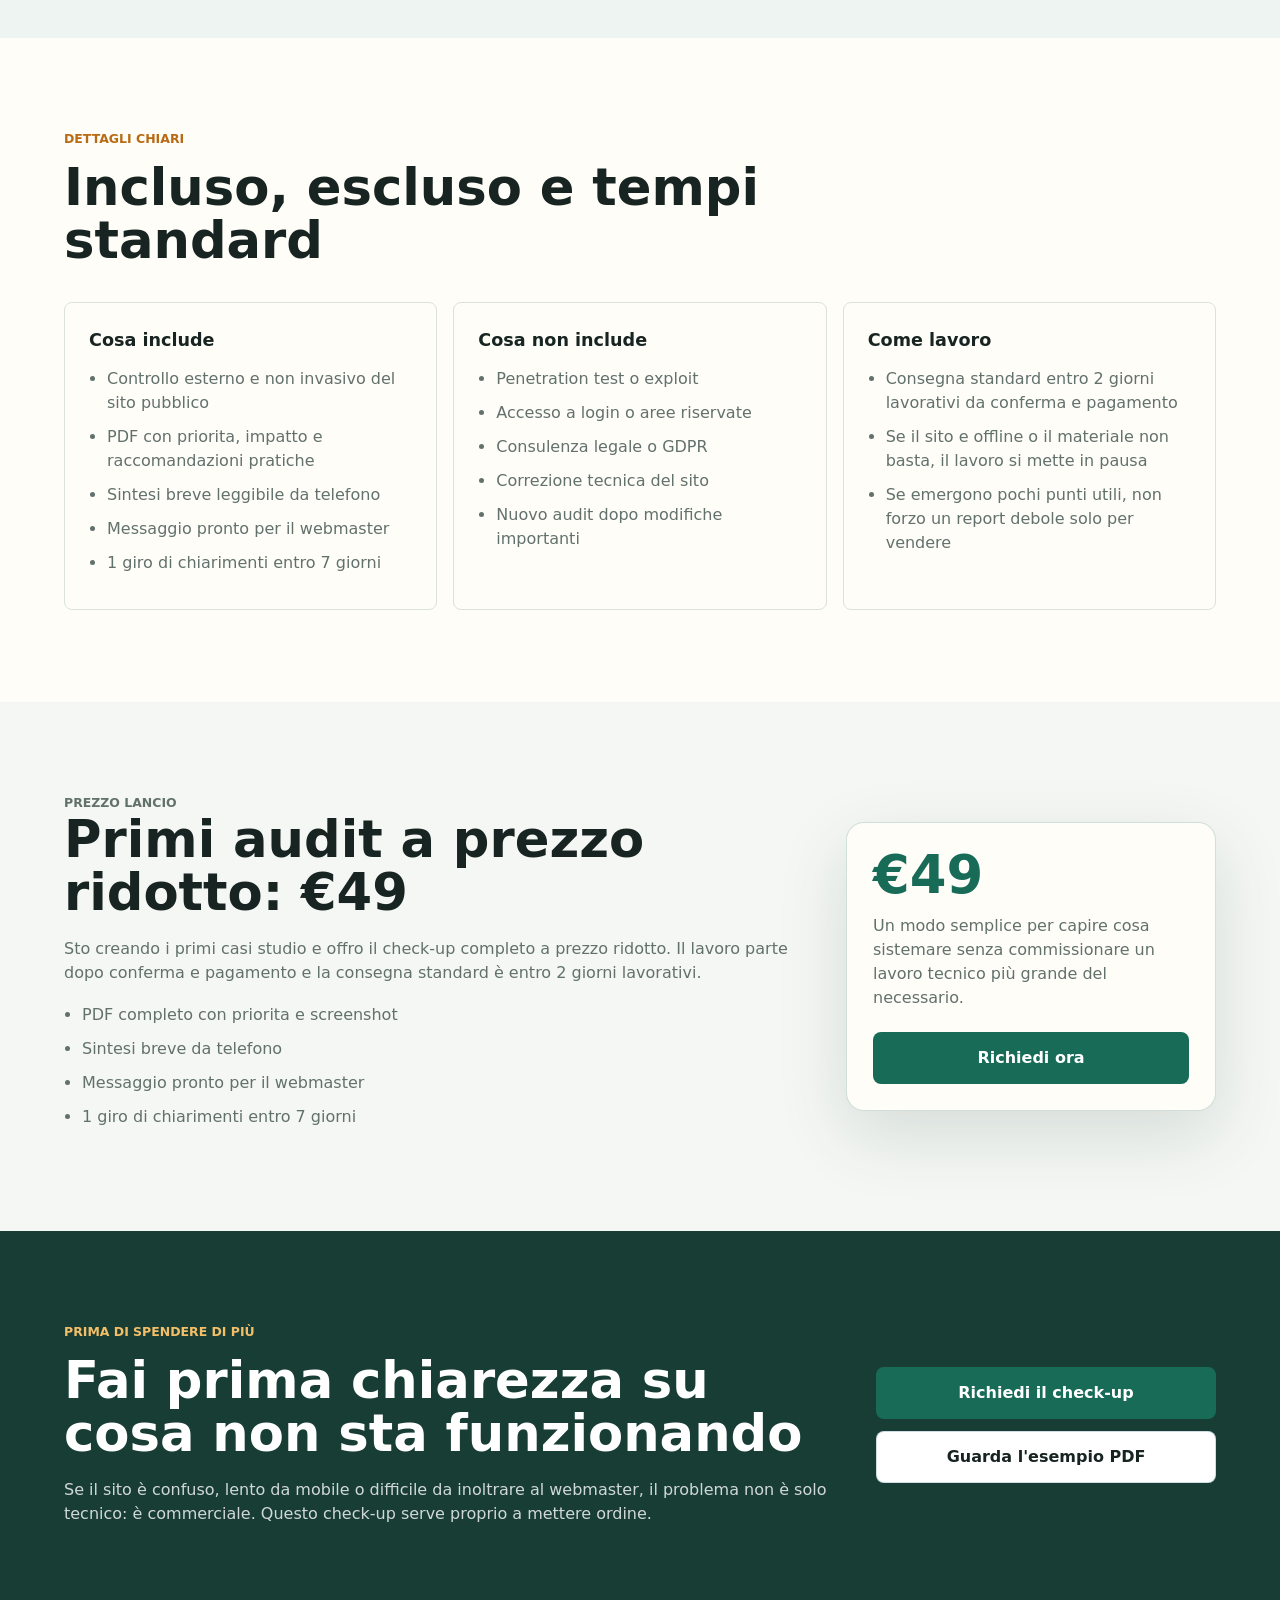
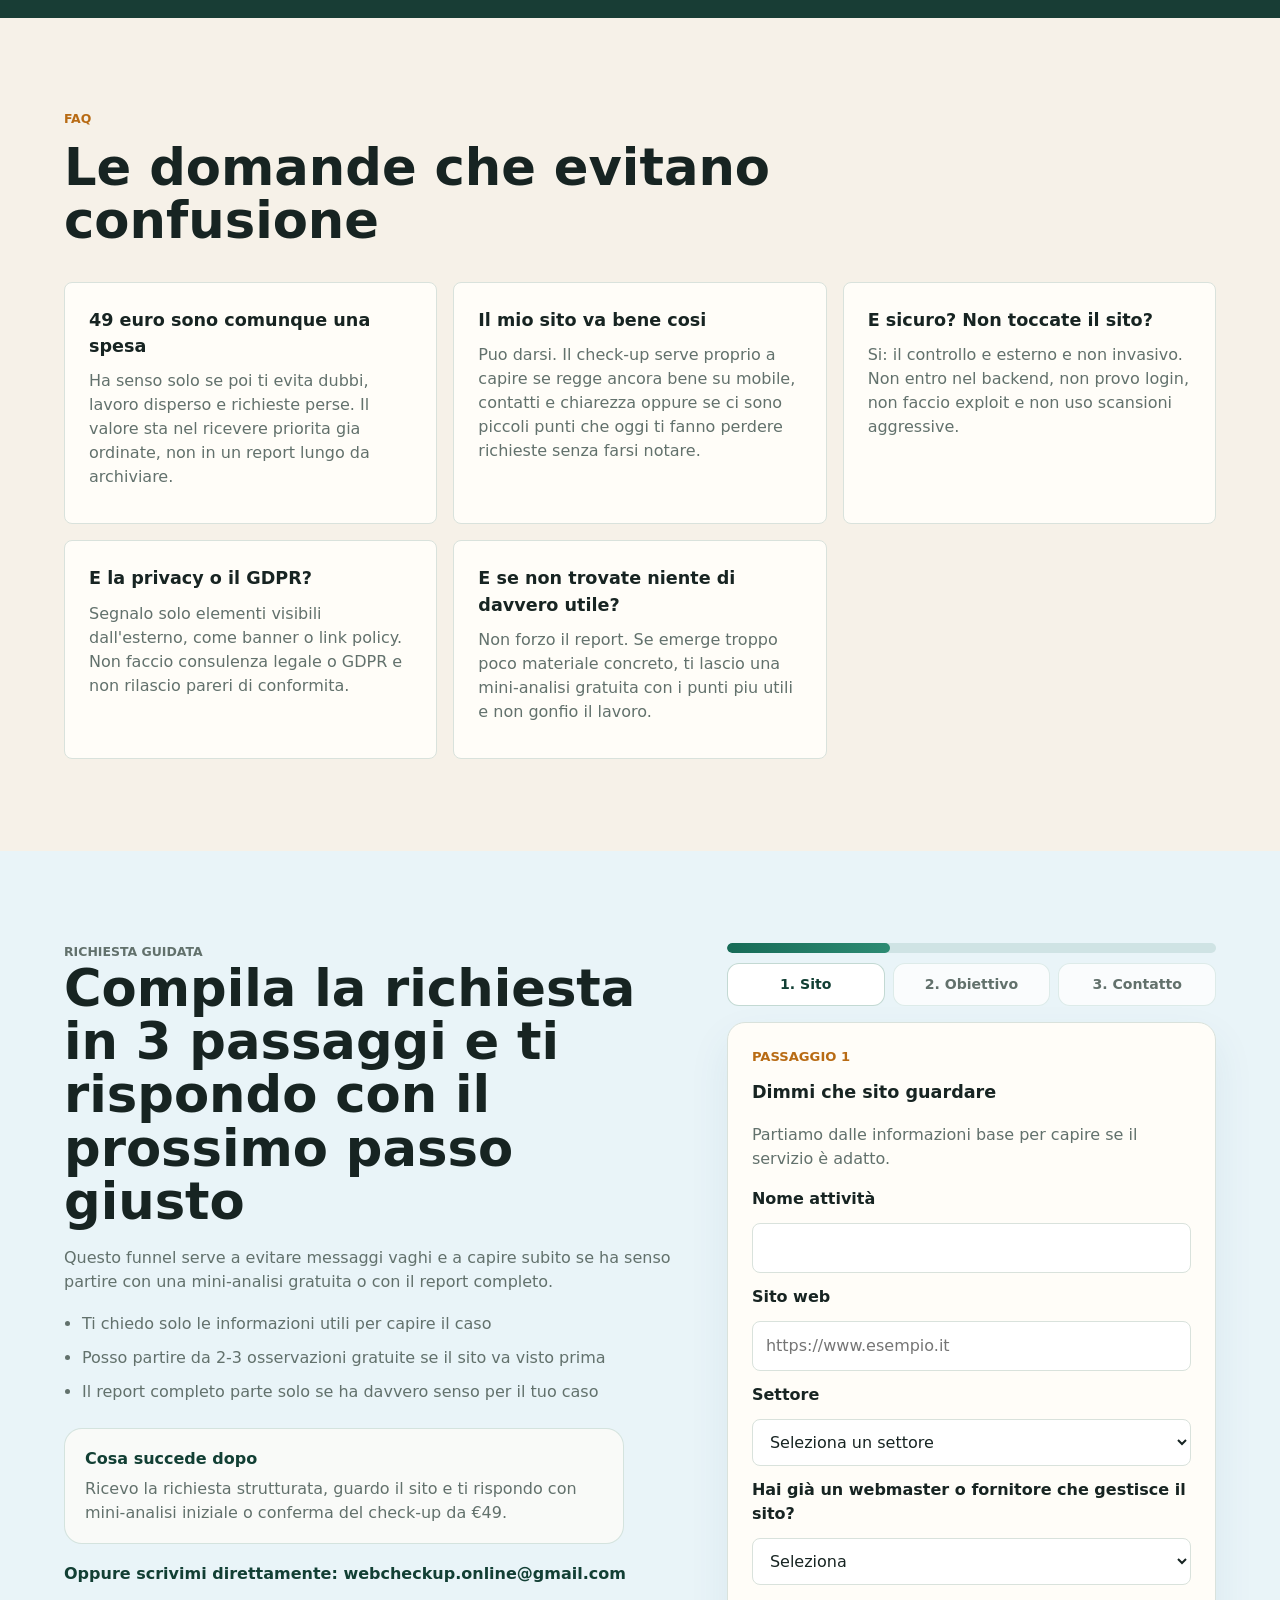
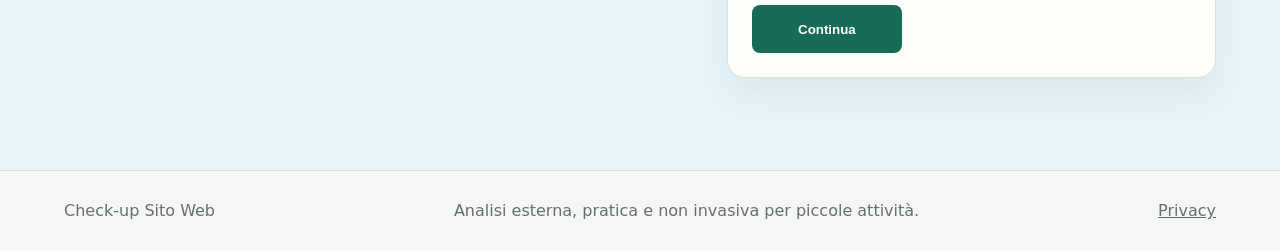
==== commit 96512062: "harden landing page and audit workflow" ====
--- a/landing-page/index.html
+++ b/landing-page/index.html
@@ -8,6 +8,8 @@
       content="Check-up pratico del sito per piccole attività: fiducia, richieste, mobile, velocità, SEO base, link e contatti. Report PDF con priorità a €49."
     >
     <meta name="theme-color" content="#123f34">
+    <meta http-equiv="Content-Security-Policy" content="default-src 'self'; base-uri 'self'; form-action https://formsubmit.co; connect-src 'self' https://formsubmit.co; img-src 'self' data:; object-src 'none'; script-src 'self'; style-src 'self'">
+    <meta name="referrer" content="strict-origin-when-cross-origin">
     <title>Check-up Sito Web | Più Fiducia, Più Chiarezza, Più Richieste</title>
     <link rel="icon" href="data:,">
     <link rel="stylesheet" href="styles.css">
@@ -18,11 +20,11 @@
     <link rel="alternate" hreflang="x-default" href="https://www.webcheckup.online/">
   </head>
   <body>
-    <div style="display:flex;justify-content:flex-end;gap:.9rem;padding:.45rem 1.5rem;font-size:.8rem;background:#f4f6f5;border-bottom:1px solid #e3e7e5">
-      <a href="/" style="color:#123f34;text-decoration:none;font-weight:600">IT</a>
-      <a href="/en/" style="color:#6b7671;text-decoration:none">EN</a>
-      <a href="/pl/" style="color:#6b7671;text-decoration:none">PL</a>
-      <a href="/ro/" style="color:#6b7671;text-decoration:none">RO</a>
+    <div class="language-switcher">
+      <a href="/" class="is-active">IT</a>
+      <a href="/en/">EN</a>
+      <a href="/pl/">PL</a>
+      <a href="/ro/">RO</a>
     </div>
     <header class="site-header">
       <a class="brand" href="#top" aria-label="Check-up Sito Web">
@@ -511,8 +513,12 @@
               </select>
 
               <label class="consent-line">
-                <input type="checkbox" id="consent" required>
+                <input type="checkbox" id="consent" name="Conferma sito pubblico" value="Sì" required>
                 <span>Confermo che il sito indicato è pubblico e che posso richiedere una valutazione esterna non invasiva.</span>
+              </label>
+              <label class="consent-line">
+                <input type="checkbox" id="privacy-ack" name="Conferma informativa privacy" value="Sì" required>
+                <span>Ho letto l'<a href="privacy.html">informativa privacy</a>.</span>
               </label>
 
               <div class="intake-summary" id="intake-summary"></div>
@@ -531,6 +537,7 @@
     <footer class="site-footer">
       <p>Check-up Sito Web</p>
       <p>Analisi esterna, pratica e non invasiva per piccole attività.</p>
+      <p><a href="privacy.html">Privacy</a></p>
     </footer>
 
     <div class="mobile-cta">
--- a/landing-page/styles.css
+++ b/landing-page/styles.css
@@ -17,6 +17,26 @@
   font-family: "Avenir Next", "Segoe UI", ui-sans-serif, system-ui, -apple-system, BlinkMacSystemFont, sans-serif;
 }
 
+.language-switcher {
+  display: flex;
+  justify-content: flex-end;
+  gap: 0.9rem;
+  padding: 0.45rem 1.5rem;
+  font-size: 0.8rem;
+  background: #f4f6f5;
+  border-bottom: 1px solid #e3e7e5;
+}
+
+.language-switcher a {
+  color: #6b7671;
+  text-decoration: none;
+}
+
+.language-switcher a.is-active {
+  color: #123f34;
+  font-weight: 600;
+}
+
 * {
   box-sizing: border-box;
 }
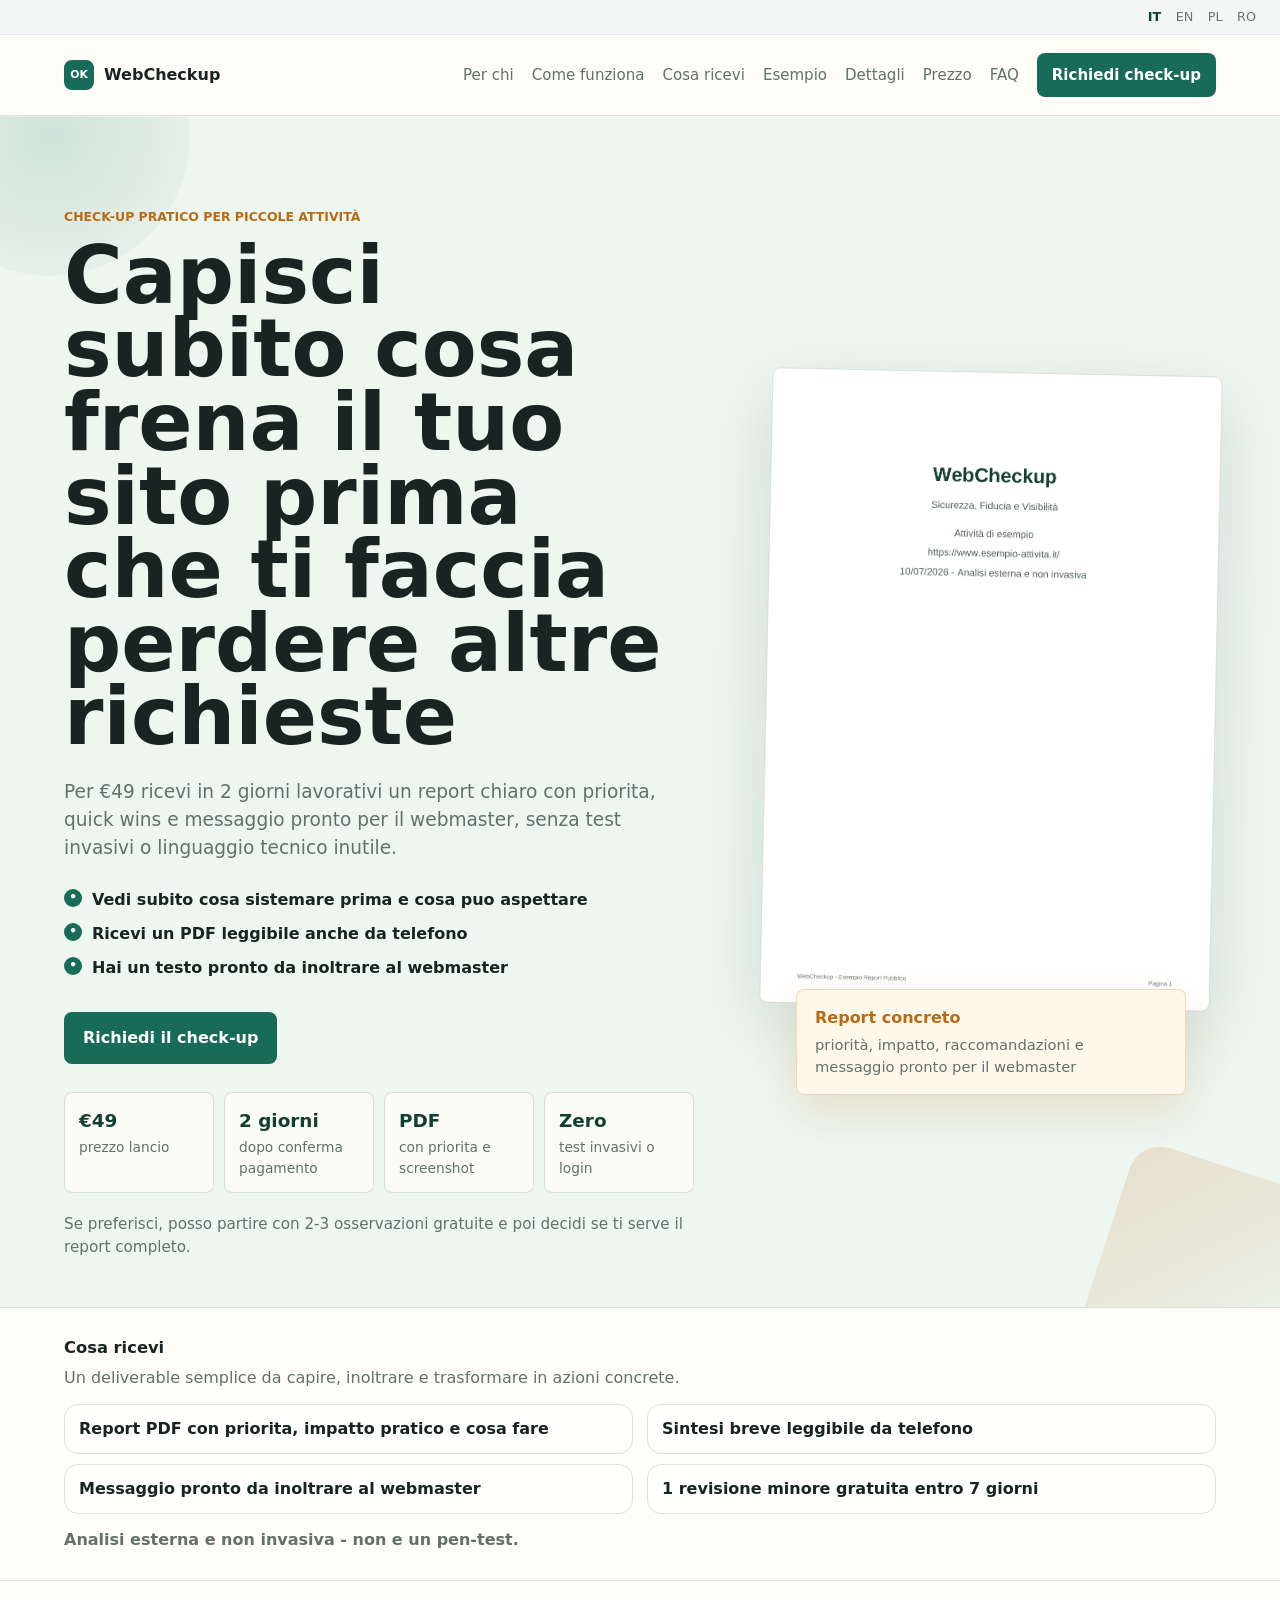
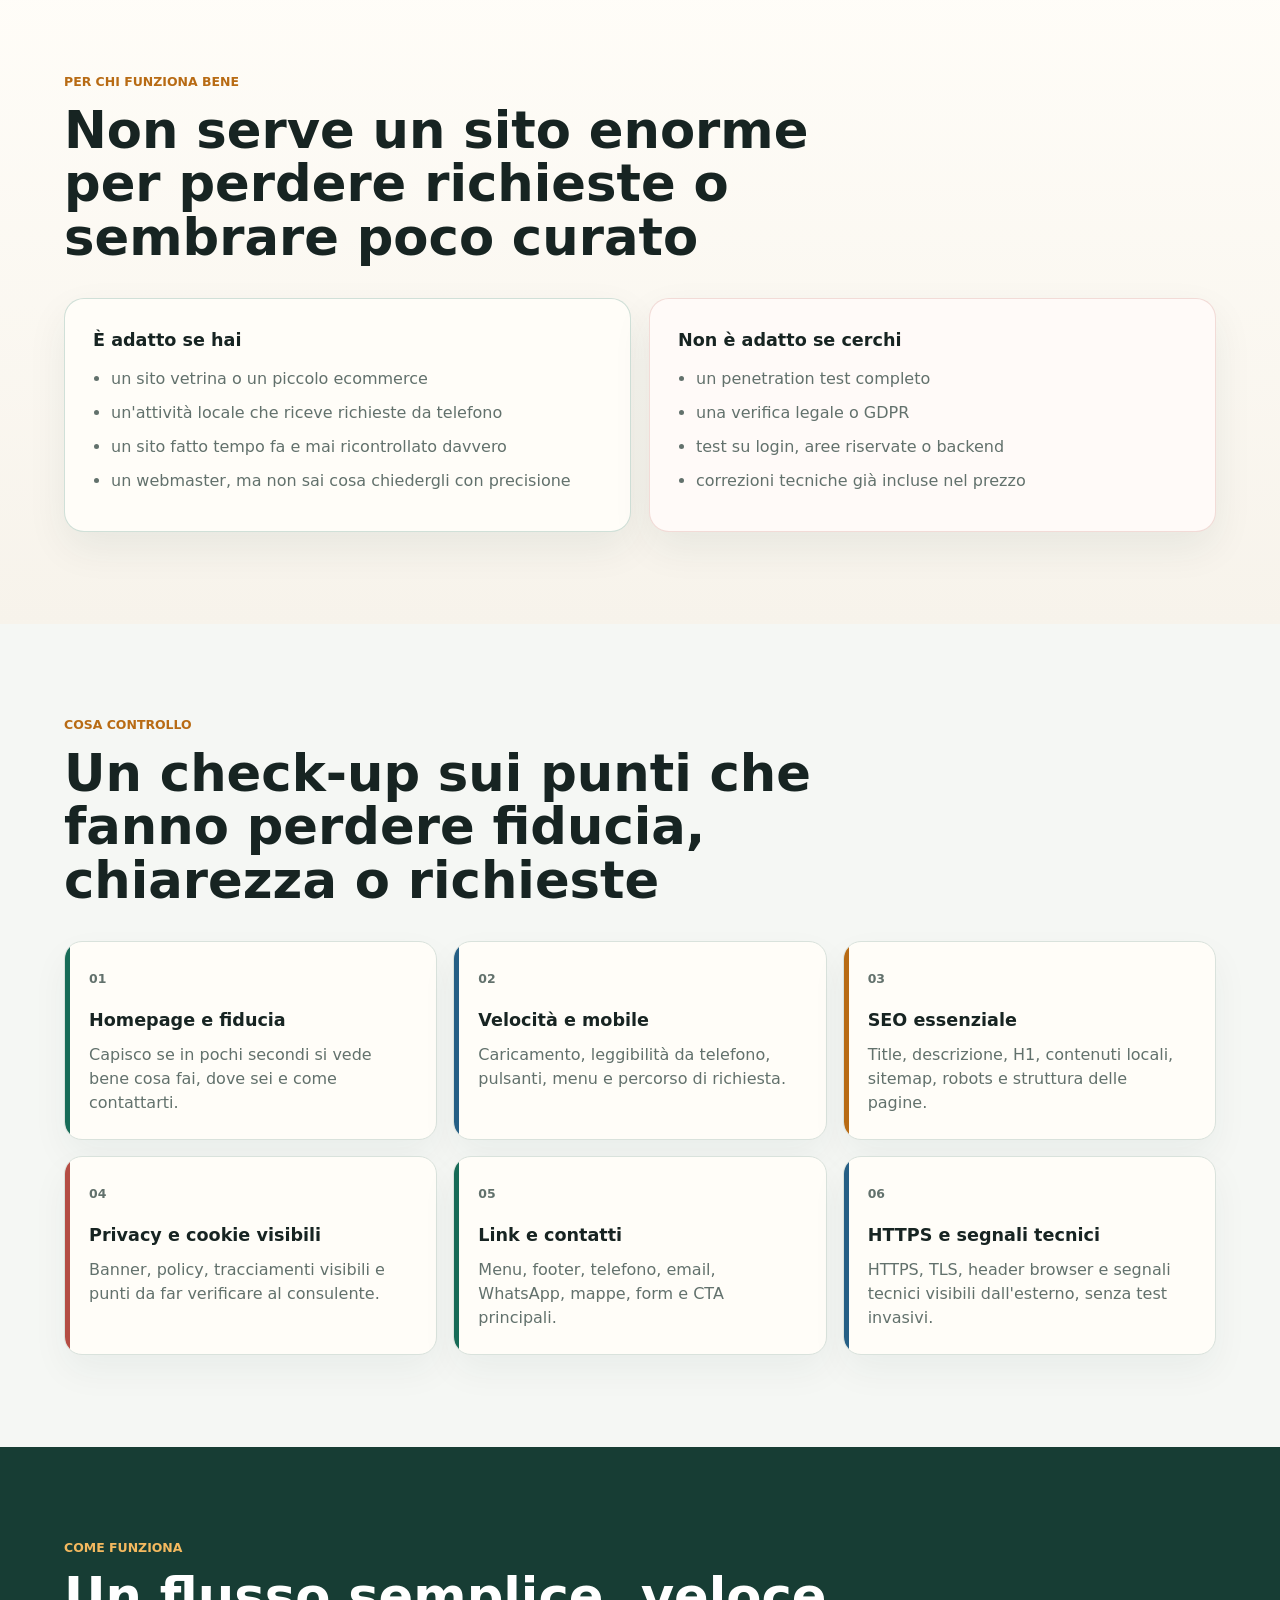
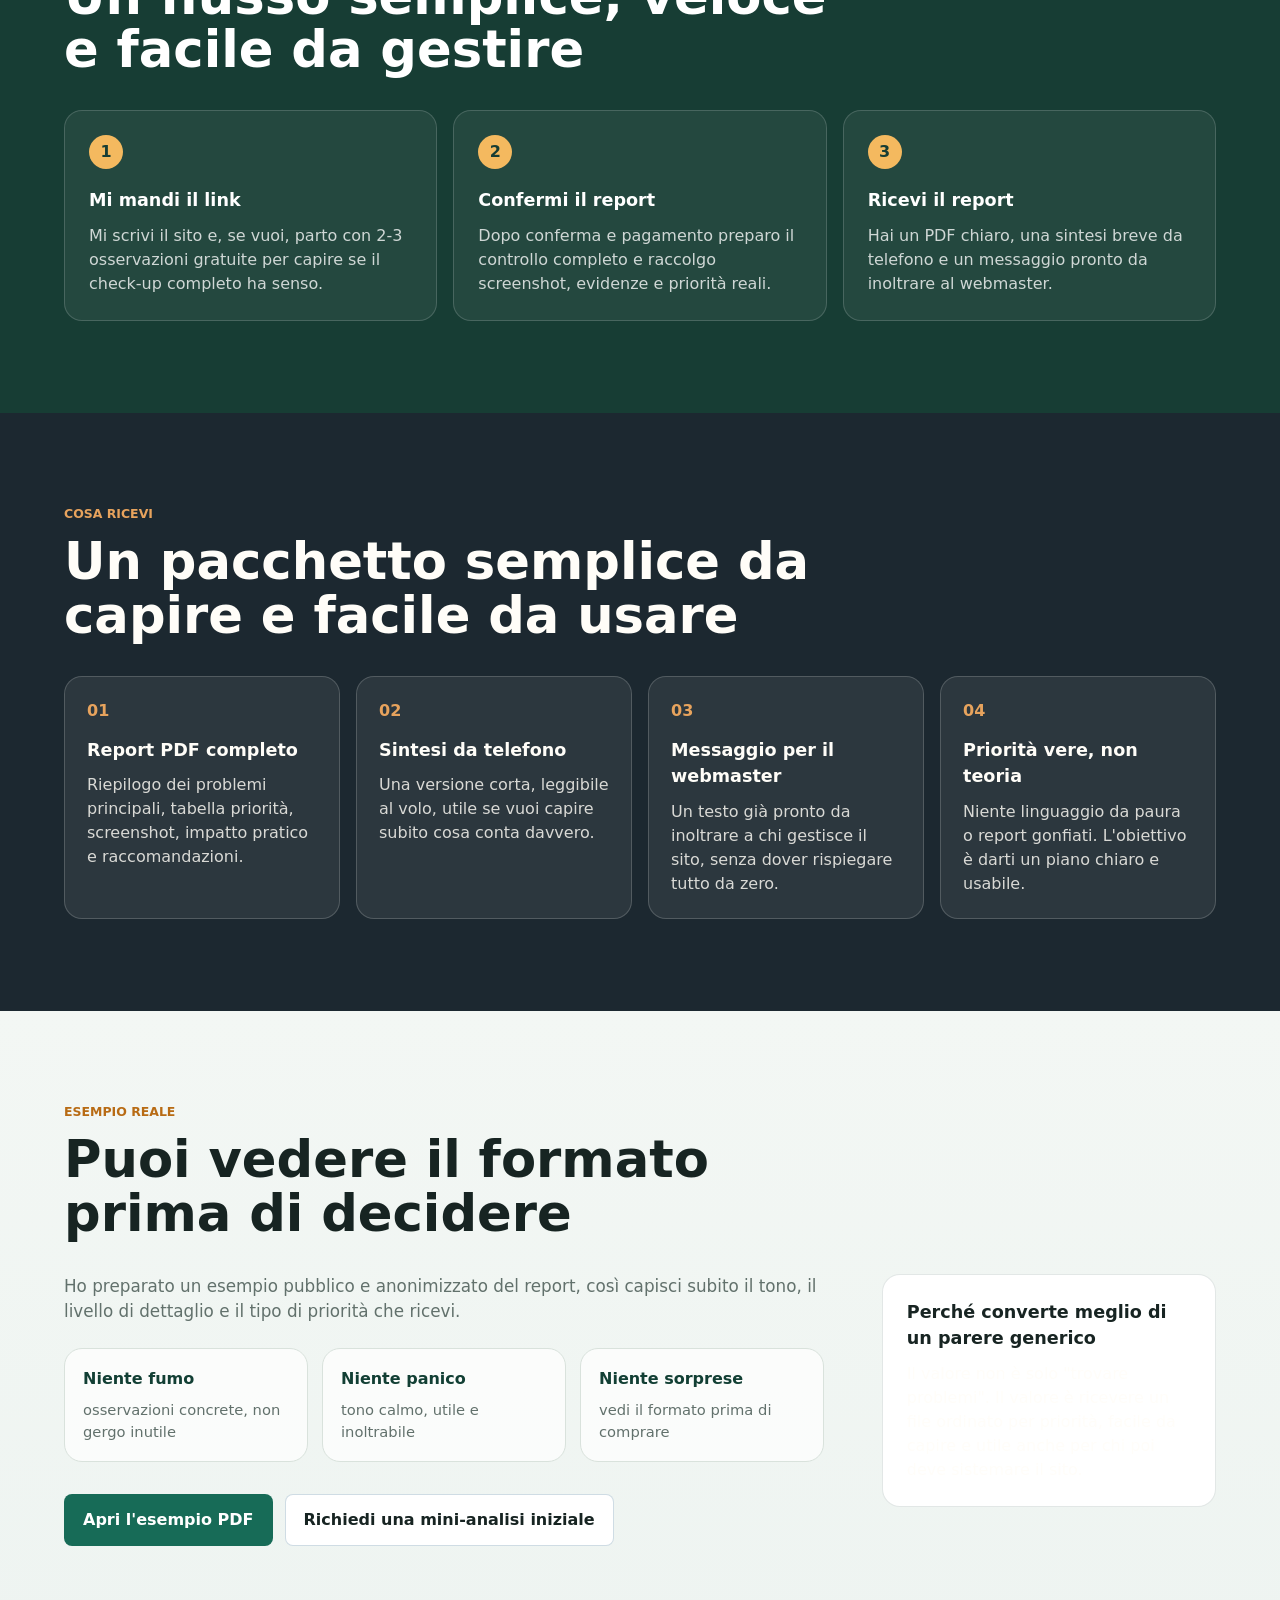
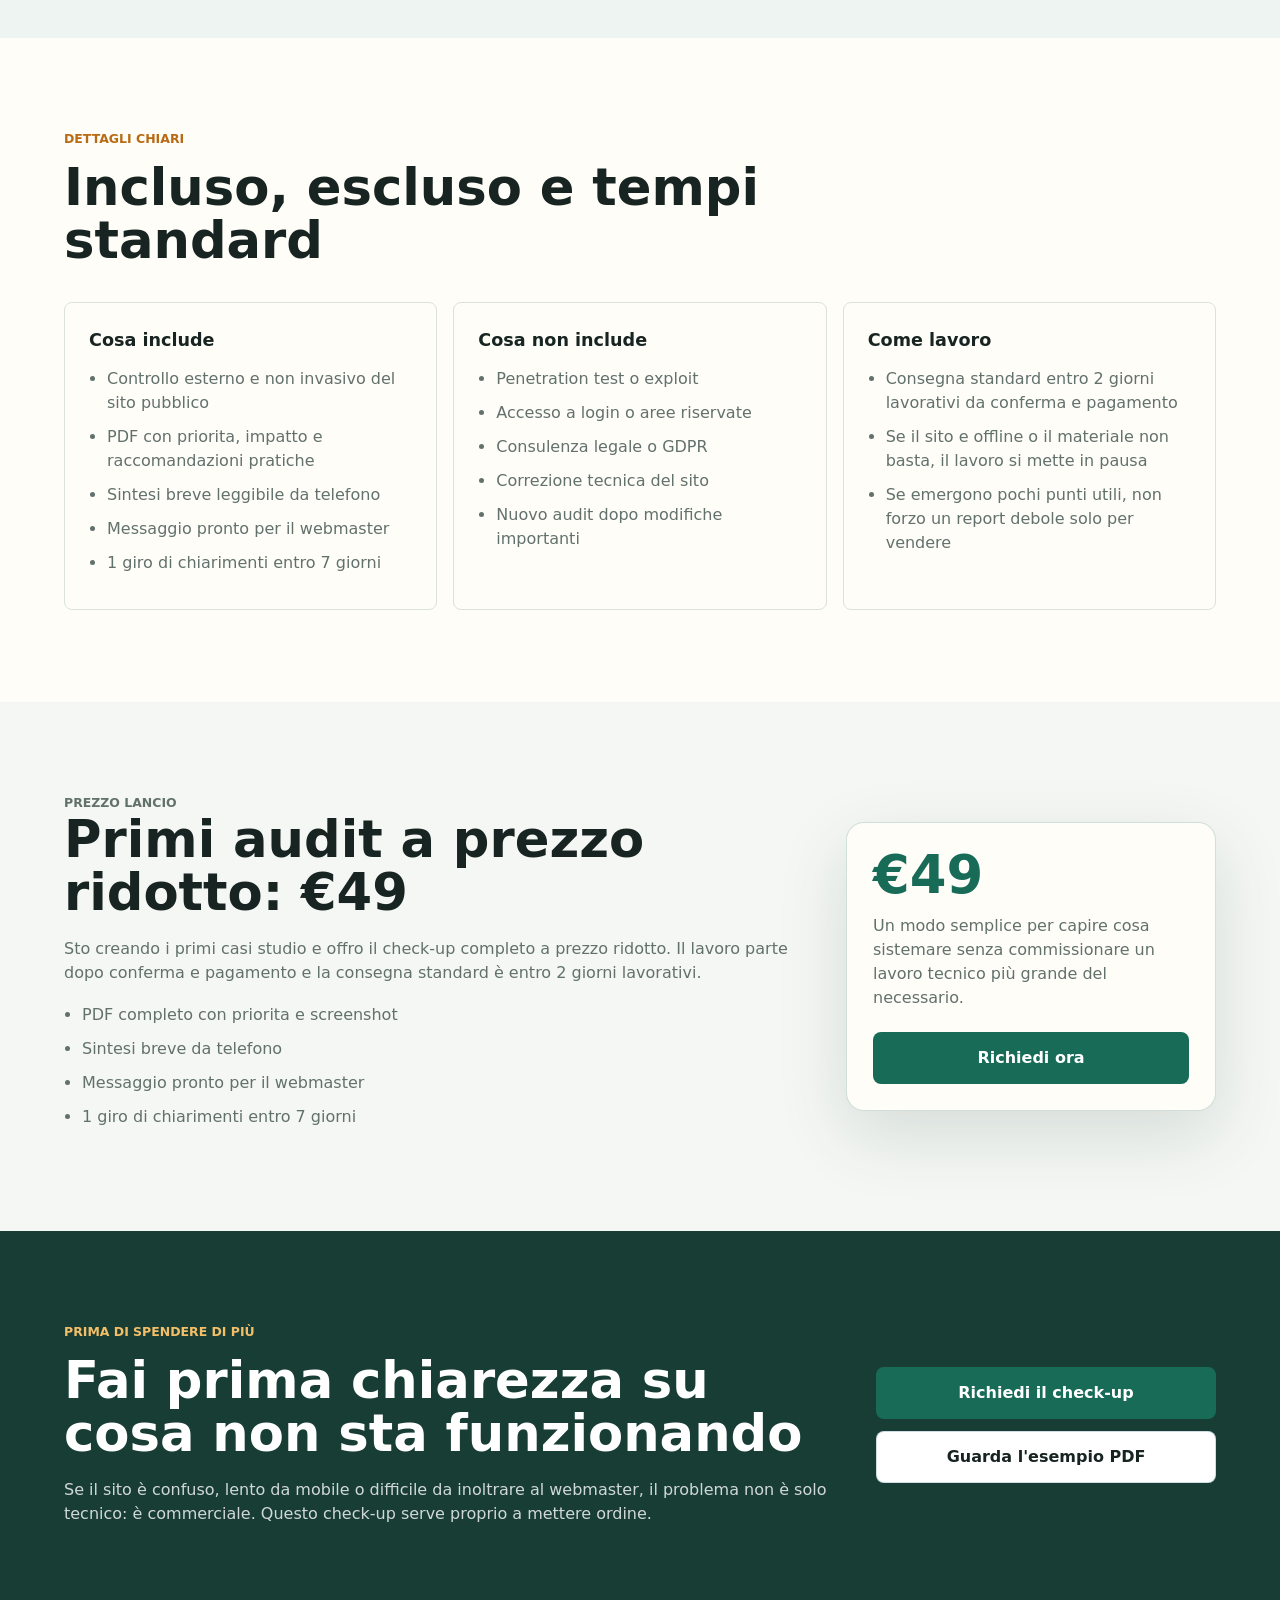
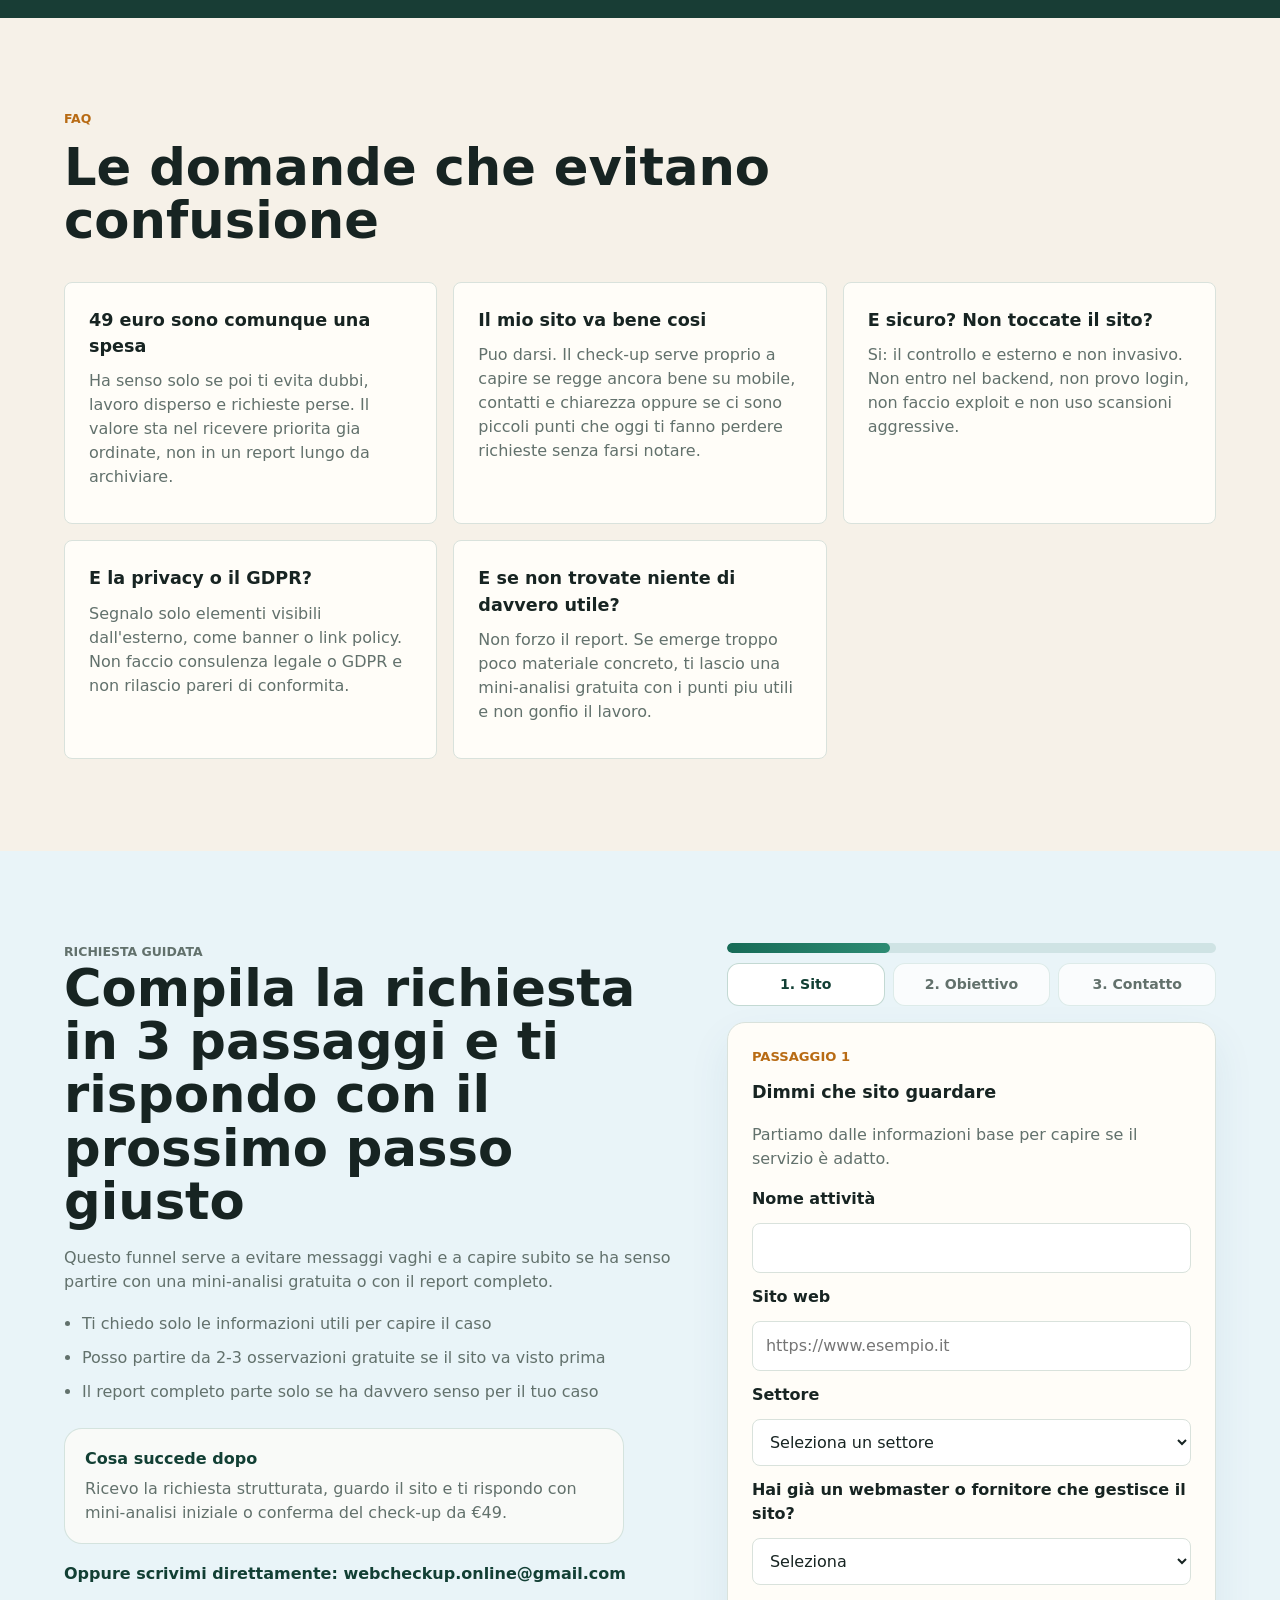
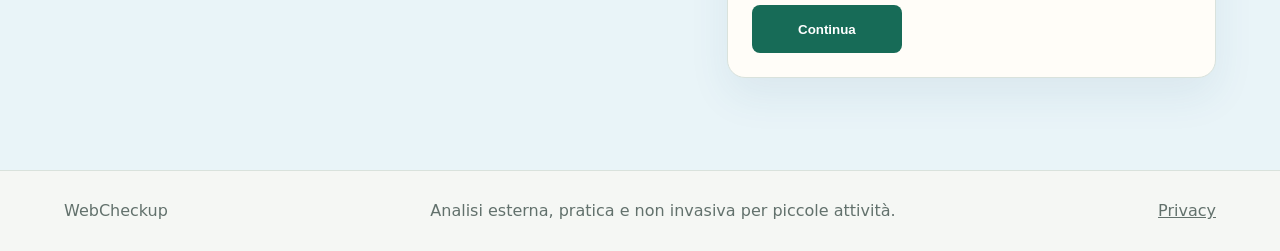
==== commit 11e3fa46: "rebrand service as WebCheckup" ====
--- a/landing-page/index.html
+++ b/landing-page/index.html
@@ -10,7 +10,7 @@
     <meta name="theme-color" content="#123f34">
     <meta http-equiv="Content-Security-Policy" content="default-src 'self'; base-uri 'self'; form-action https://formsubmit.co; connect-src 'self' https://formsubmit.co; img-src 'self' data:; object-src 'none'; script-src 'self'; style-src 'self'">
     <meta name="referrer" content="strict-origin-when-cross-origin">
-    <title>Check-up Sito Web | Più Fiducia, Più Chiarezza, Più Richieste</title>
+    <title>WebCheckup | Più Fiducia, Più Chiarezza, Più Richieste</title>
     <link rel="icon" href="data:,">
     <link rel="stylesheet" href="styles.css">
     <link rel="alternate" hreflang="it" href="https://www.webcheckup.online/">
@@ -27,9 +27,9 @@
       <a href="/ro/">RO</a>
     </div>
     <header class="site-header">
-      <a class="brand" href="#top" aria-label="Check-up Sito Web">
+      <a class="brand" href="#top" aria-label="WebCheckup">
         <span class="brand-mark" aria-hidden="true">OK</span>
-        <span>Check-up Sito Web</span>
+        <span>WebCheckup</span>
       </a>
       <nav class="nav" aria-label="Navigazione principale">
         <a href="#per-chi">Per chi</a>
@@ -413,7 +413,7 @@
             action="https://formsubmit.co/e8ec857b0d8bfe719a8a391d716536b2"
             method="post"
           >
-            <input type="hidden" name="_subject" value="Nuova richiesta - Check-up sito web">
+            <input type="hidden" name="_subject" value="Nuova richiesta - WebCheckup">
             <input type="hidden" name="_template" value="table">
             <input type="hidden" name="_next" id="intake-next" value="">
             <input type="hidden" name="_honey" value="">
@@ -535,7 +535,7 @@
     </main>
 
     <footer class="site-footer">
-      <p>Check-up Sito Web</p>
+      <p>WebCheckup</p>
       <p>Analisi esterna, pratica e non invasiva per piccole attività.</p>
       <p><a href="privacy.html">Privacy</a></p>
     </footer>
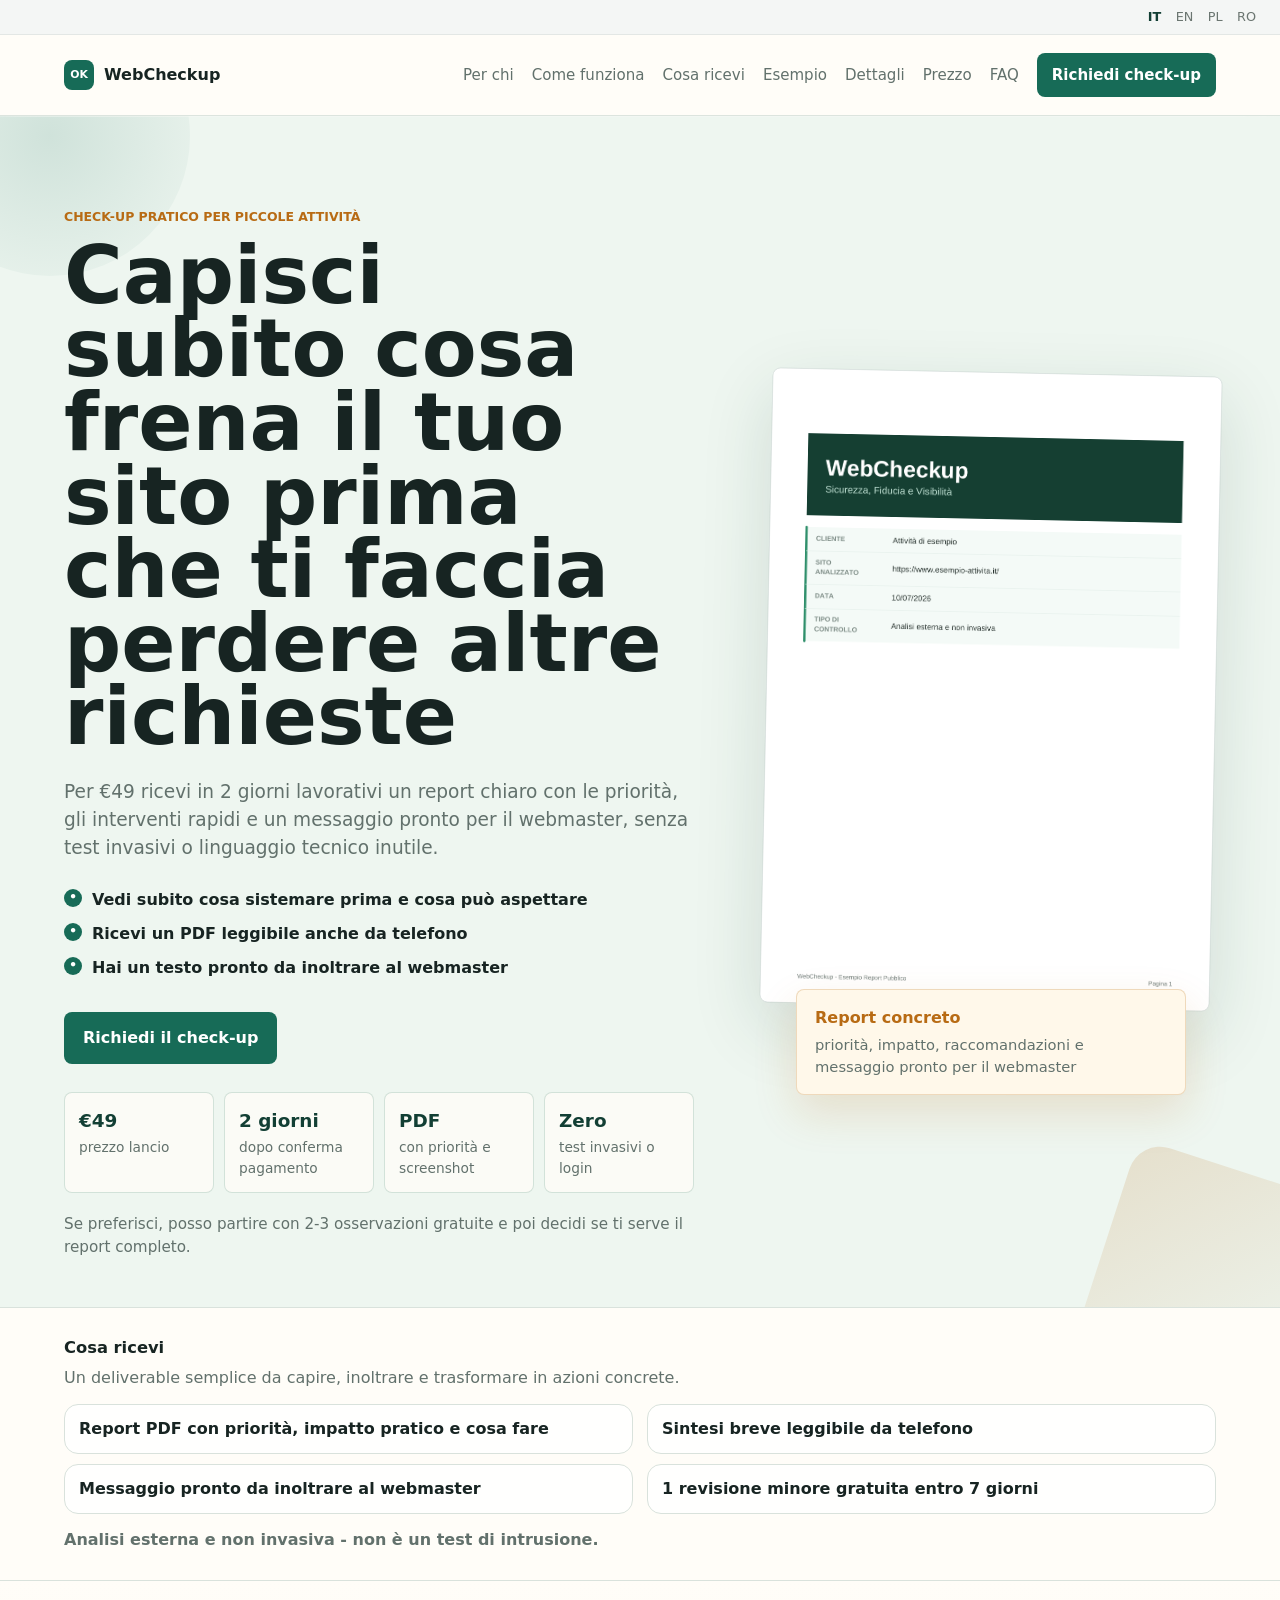
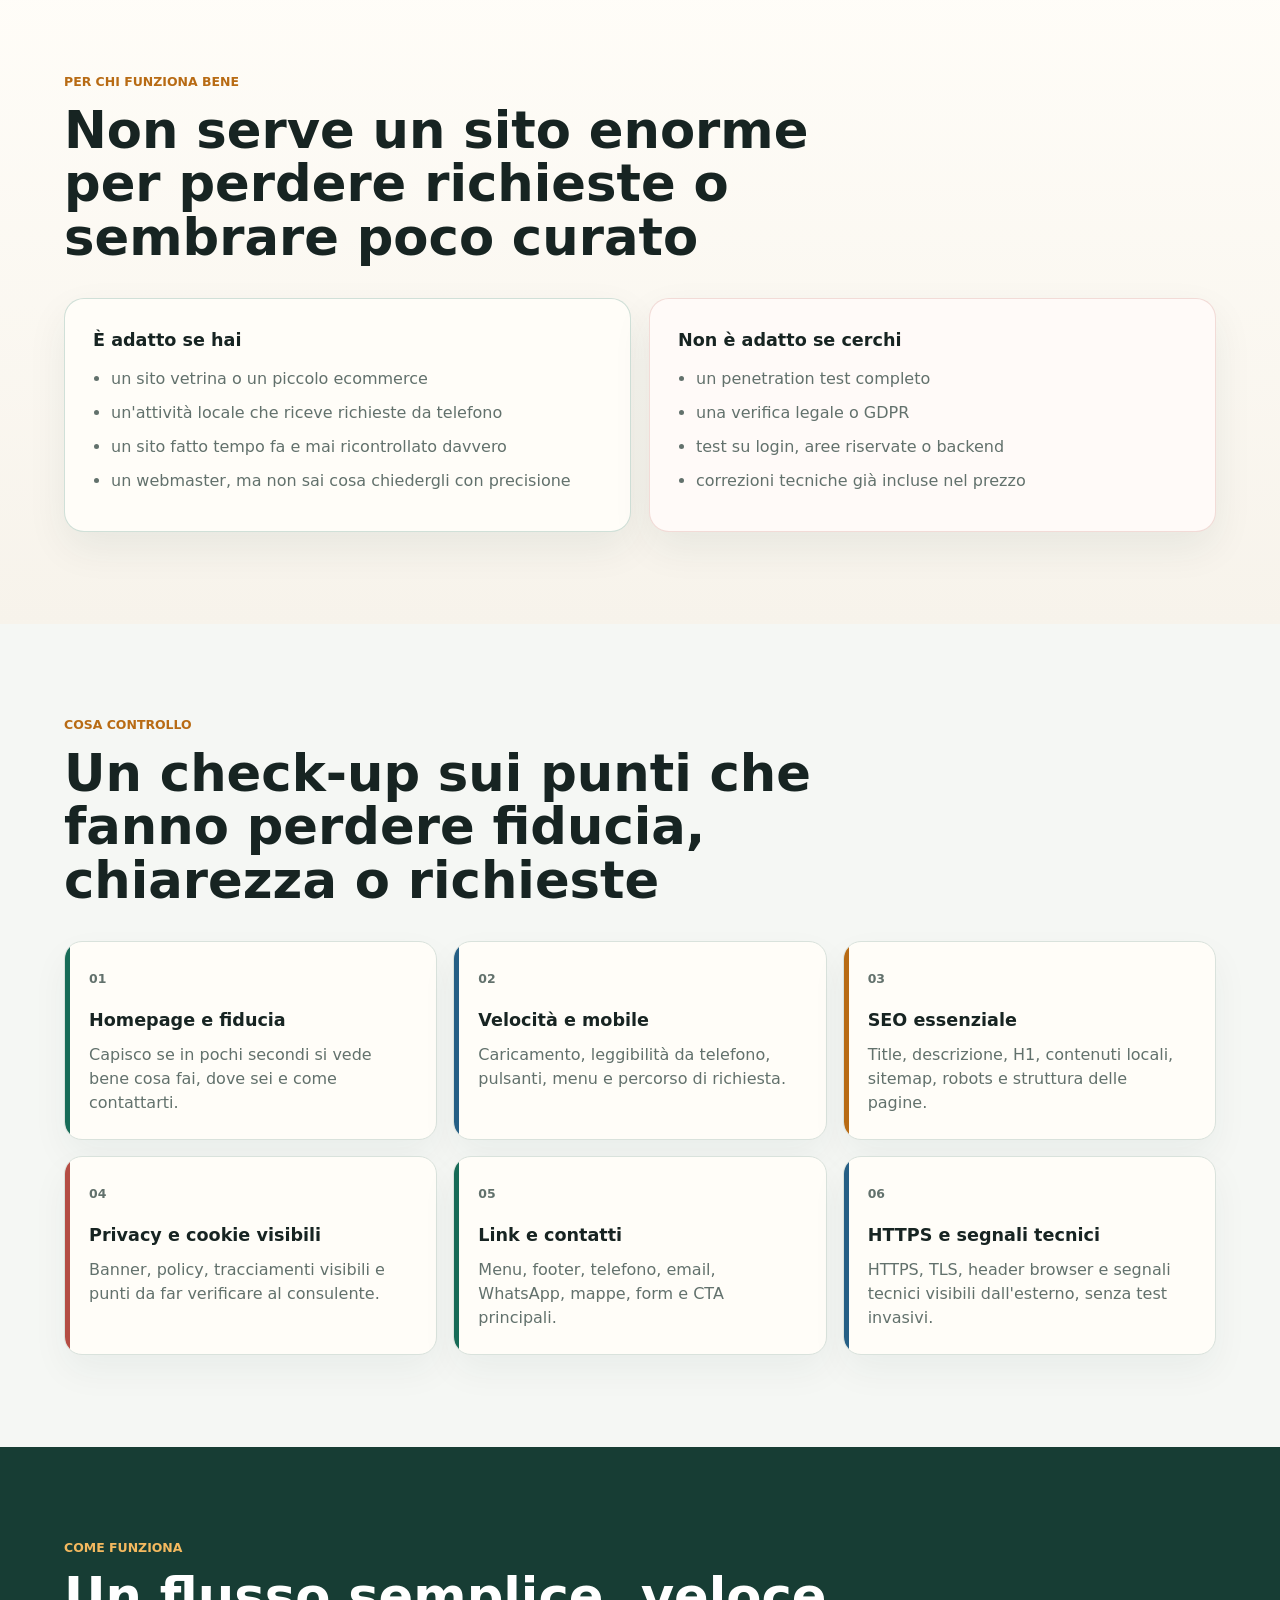
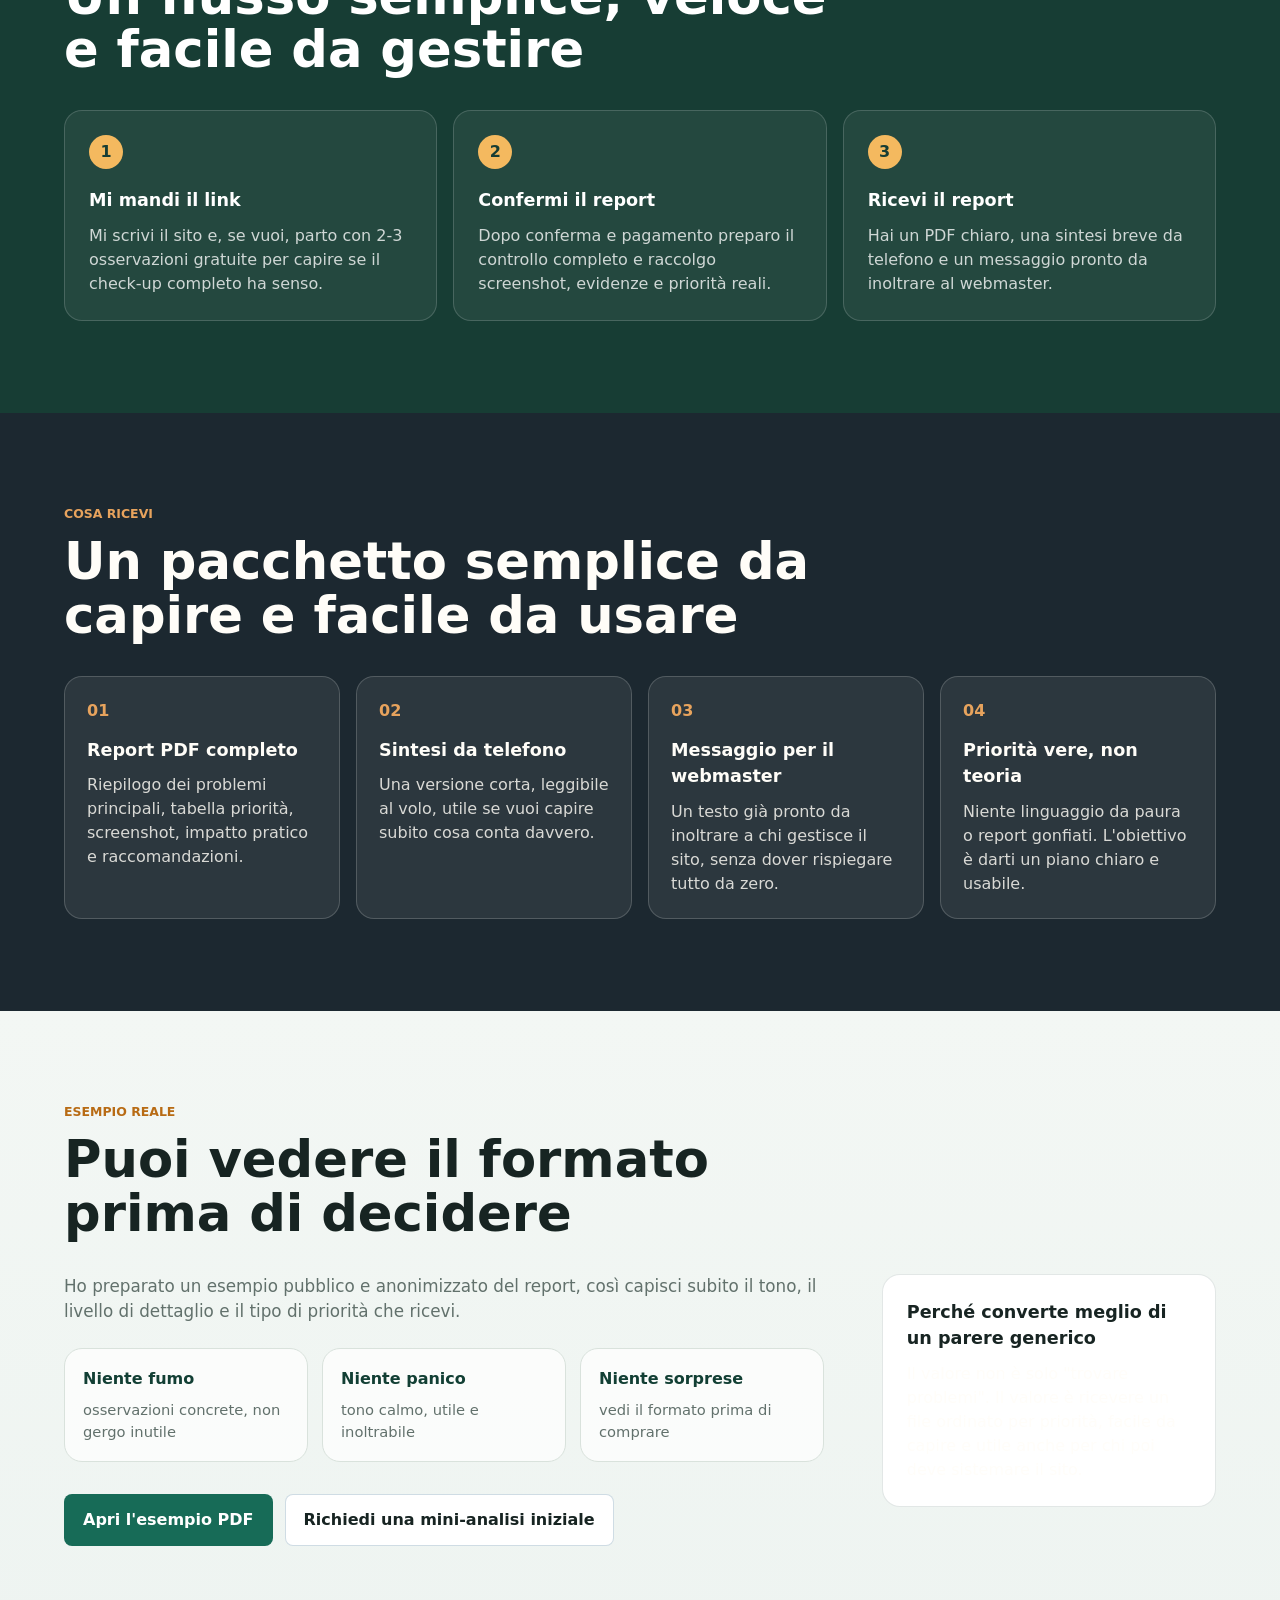
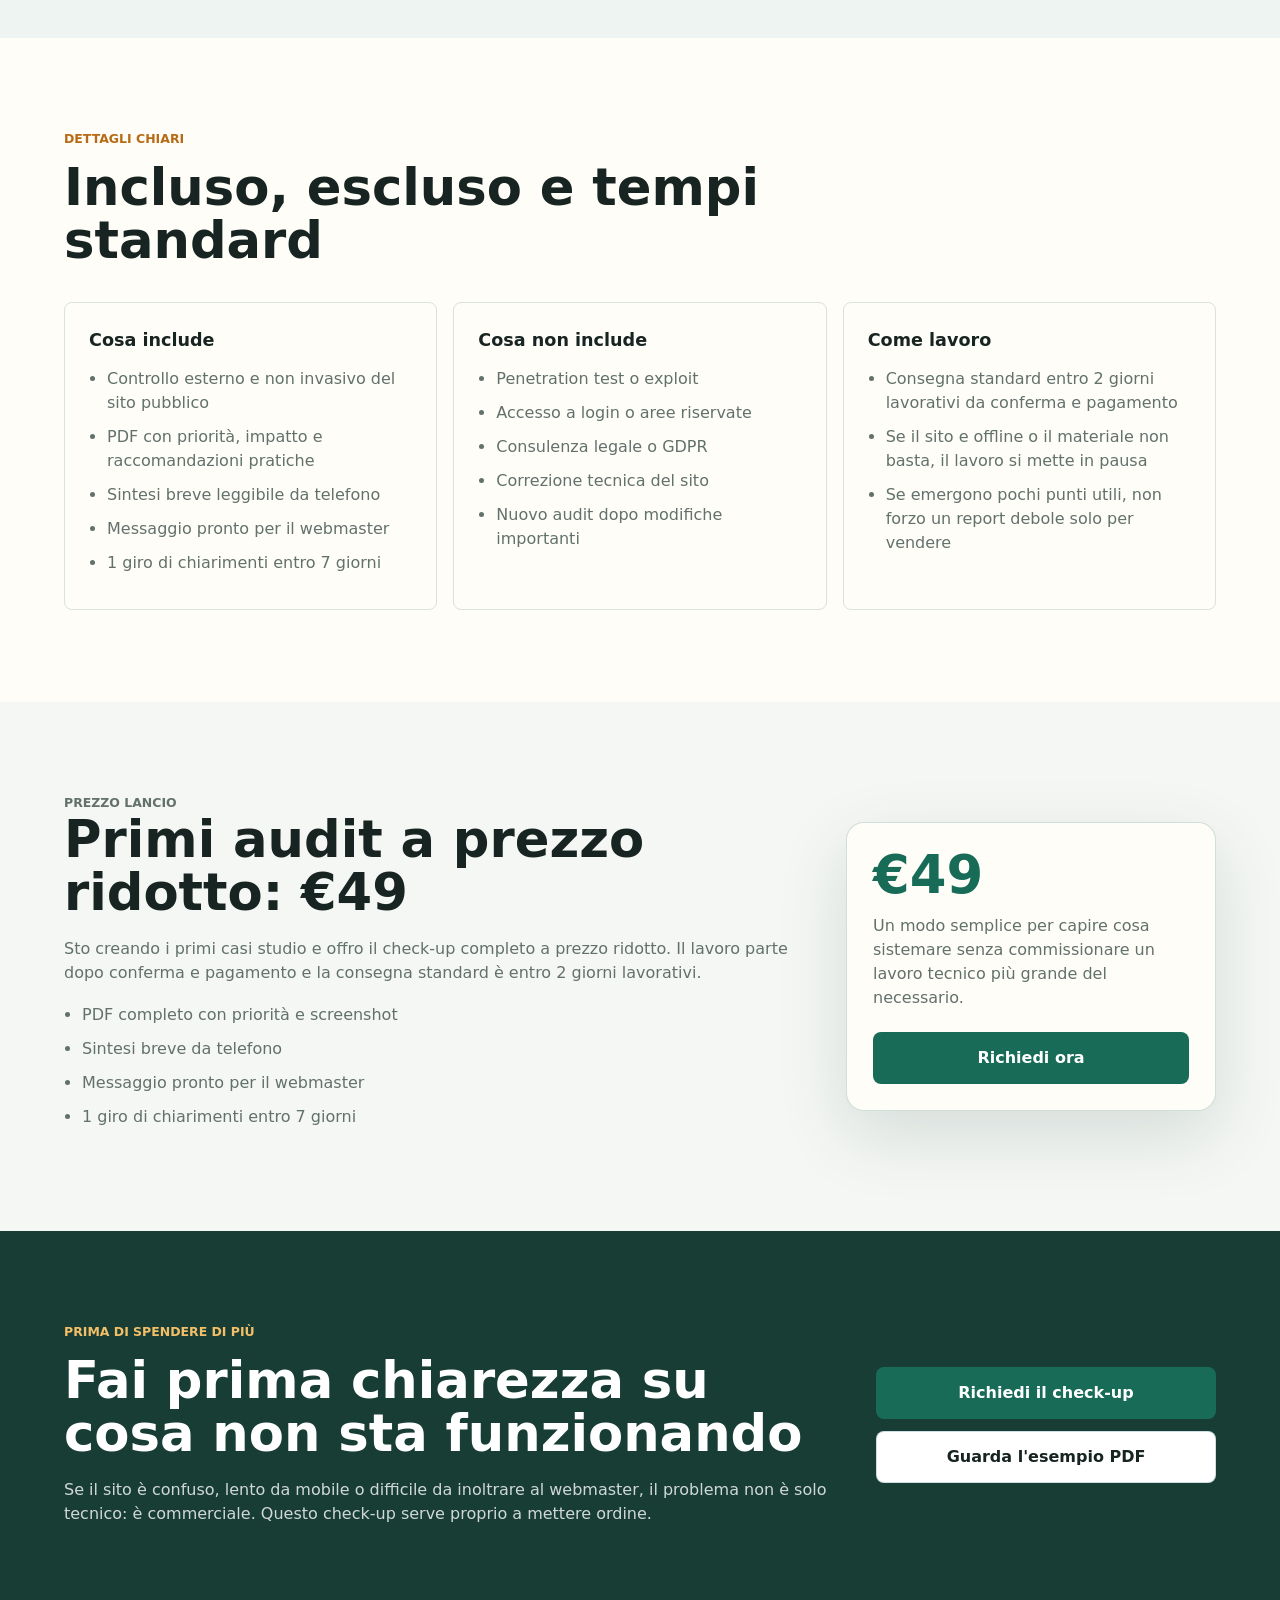
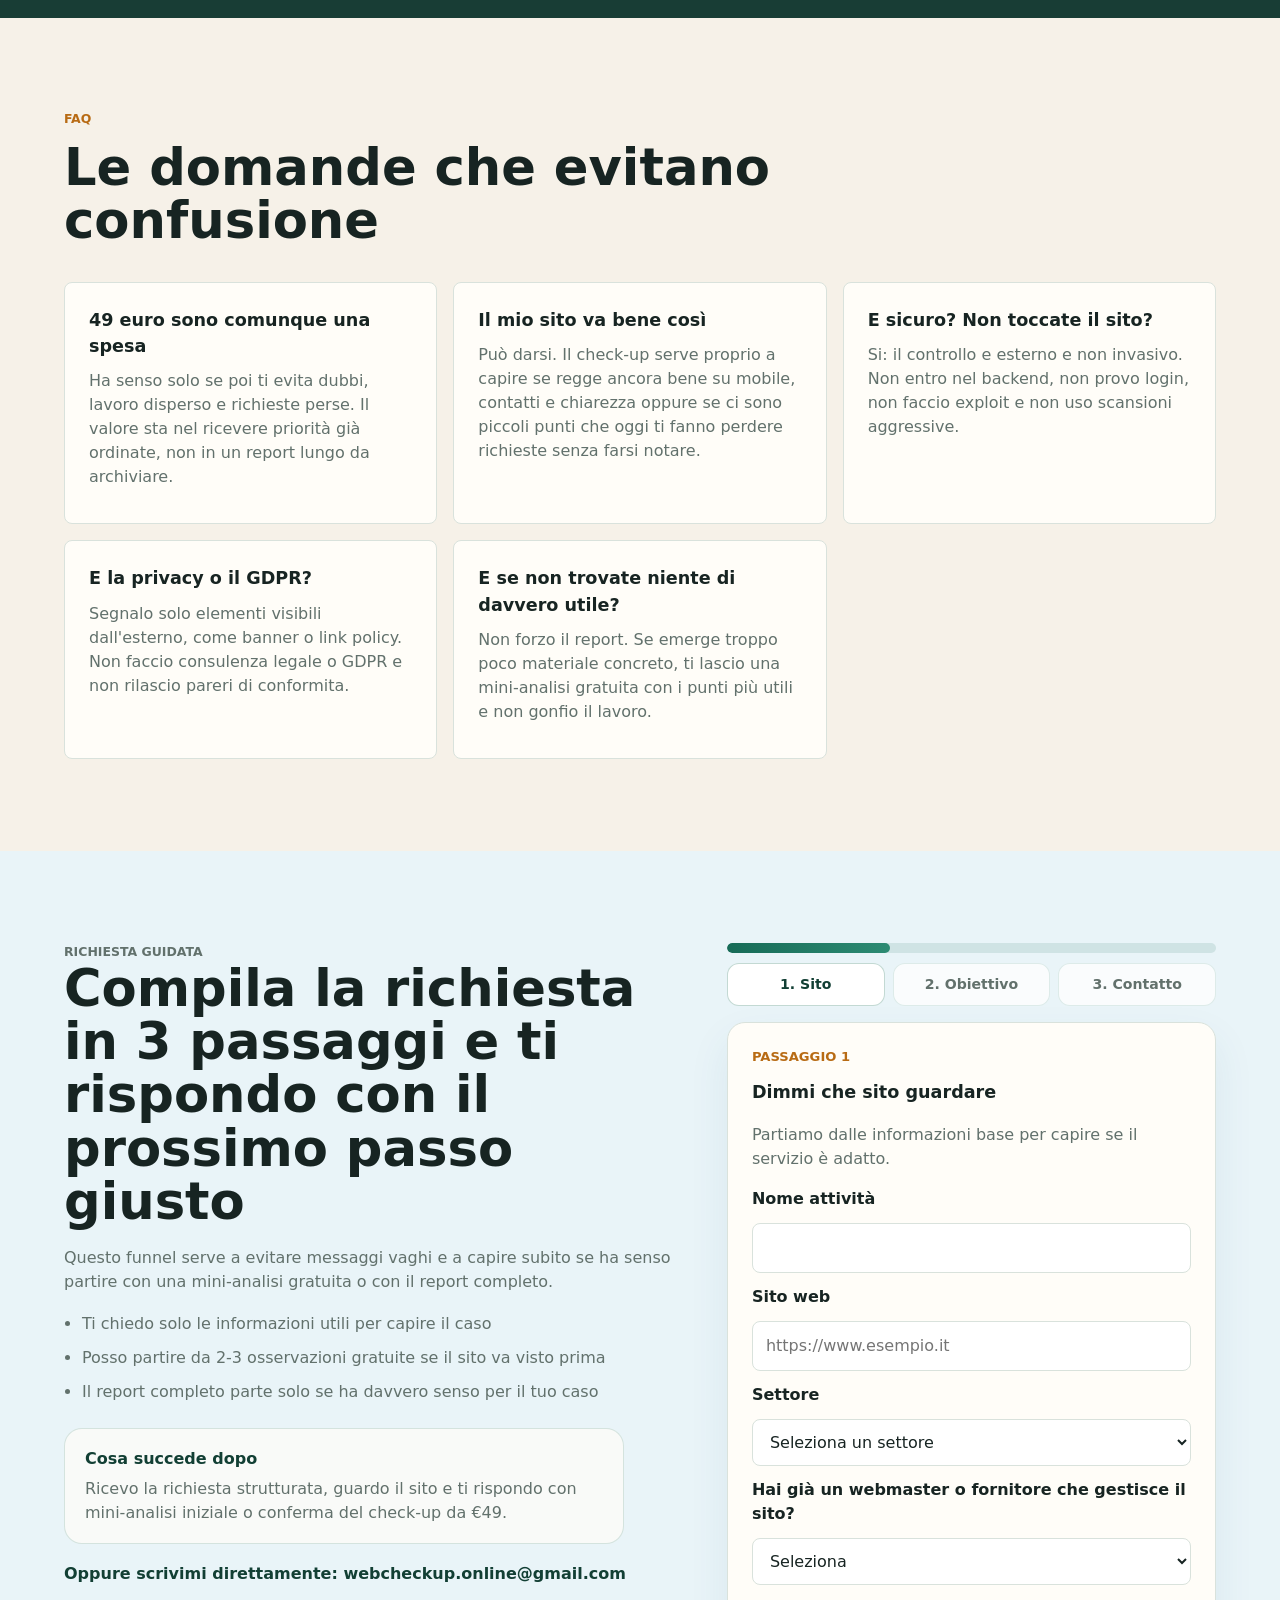
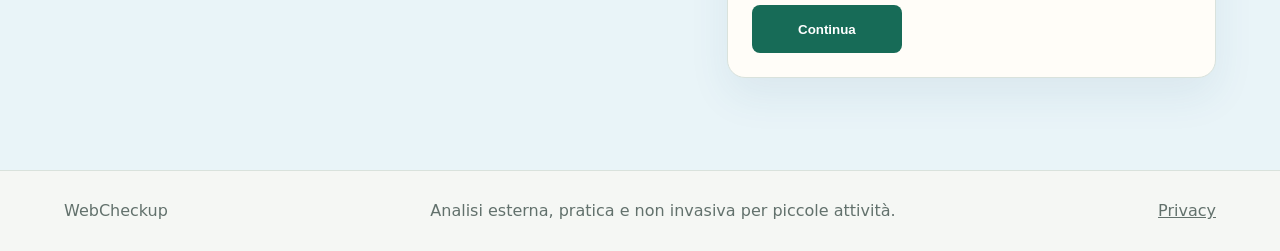
==== commit 2f304619: "Website of www.webcheckup.online The public repository now holds only the website. The business engi" ====
--- a/landing-page/index.html
+++ b/landing-page/index.html
@@ -49,10 +49,10 @@
           <p class="eyebrow">Check-up pratico per piccole attività</p>
           <h1>Capisci subito cosa frena il tuo sito prima che ti faccia perdere altre richieste</h1>
           <p class="hero-text">
-            Per €49 ricevi in 2 giorni lavorativi un report chiaro con priorita, quick wins e messaggio pronto per il webmaster, senza test invasivi o linguaggio tecnico inutile.
+            Per €49 ricevi in 2 giorni lavorativi un report chiaro con le priorità, gli interventi rapidi e un messaggio pronto per il webmaster, senza test invasivi o linguaggio tecnico inutile.
           </p>
           <ul class="hero-list">
-            <li>Vedi subito cosa sistemare prima e cosa puo aspettare</li>
+            <li>Vedi subito cosa sistemare prima e cosa può aspettare</li>
             <li>Ricevi un PDF leggibile anche da telefono</li>
             <li>Hai un testo pronto da inoltrare al webmaster</li>
           </ul>
@@ -70,7 +70,7 @@
             </div>
             <div>
               <dt>PDF</dt>
-              <dd>con priorita e screenshot</dd>
+              <dd>con priorità e screenshot</dd>
             </div>
             <div>
               <dt>Zero</dt>
@@ -99,12 +99,12 @@
           <p>Un deliverable semplice da capire, inoltrare e trasformare in azioni concrete.</p>
         </div>
         <ul class="trust-strip-list">
-          <li>Report PDF con priorita, impatto pratico e cosa fare</li>
+          <li>Report PDF con priorità, impatto pratico e cosa fare</li>
           <li>Sintesi breve leggibile da telefono</li>
           <li>Messaggio pronto da inoltrare al webmaster</li>
           <li>1 revisione minore gratuita entro 7 giorni</li>
         </ul>
-        <p class="trust-strip-note">Analisi esterna e non invasiva - non e un pen-test.</p>
+        <p class="trust-strip-note">Analisi esterna e non invasiva - non è un test di intrusione.</p>
       </section>
 
       <section id="per-chi" class="section fit-section">
@@ -274,7 +274,7 @@
             <h3>Cosa include</h3>
             <ul>
               <li>Controllo esterno e non invasivo del sito pubblico</li>
-              <li>PDF con priorita, impatto e raccomandazioni pratiche</li>
+              <li>PDF con priorità, impatto e raccomandazioni pratiche</li>
               <li>Sintesi breve leggibile da telefono</li>
               <li>Messaggio pronto per il webmaster</li>
               <li>1 giro di chiarimenti entro 7 giorni</li>
@@ -310,7 +310,7 @@
               Sto creando i primi casi studio e offro il check-up completo a prezzo ridotto. Il lavoro parte dopo conferma e pagamento e la consegna standard è entro 2 giorni lavorativi.
             </p>
             <ul class="price-list">
-              <li>PDF completo con priorita e screenshot</li>
+              <li>PDF completo con priorità e screenshot</li>
               <li>Sintesi breve da telefono</li>
               <li>Messaggio pronto per il webmaster</li>
               <li>1 giro di chiarimenti entro 7 giorni</li>
@@ -346,11 +346,11 @@
         <div class="faq-grid">
           <article>
             <h3>49 euro sono comunque una spesa</h3>
-            <p>Ha senso solo se poi ti evita dubbi, lavoro disperso e richieste perse. Il valore sta nel ricevere priorita gia ordinate, non in un report lungo da archiviare.</p>
-          </article>
-          <article>
-            <h3>Il mio sito va bene cosi</h3>
-            <p>Puo darsi. Il check-up serve proprio a capire se regge ancora bene su mobile, contatti e chiarezza oppure se ci sono piccoli punti che oggi ti fanno perdere richieste senza farsi notare.</p>
+            <p>Ha senso solo se poi ti evita dubbi, lavoro disperso e richieste perse. Il valore sta nel ricevere priorità già ordinate, non in un report lungo da archiviare.</p>
+          </article>
+          <article>
+            <h3>Il mio sito va bene così</h3>
+            <p>Può darsi. Il check-up serve proprio a capire se regge ancora bene su mobile, contatti e chiarezza oppure se ci sono piccoli punti che oggi ti fanno perdere richieste senza farsi notare.</p>
           </article>
           <article>
             <h3>E sicuro? Non toccate il sito?</h3>
@@ -362,7 +362,7 @@
           </article>
           <article>
             <h3>E se non trovate niente di davvero utile?</h3>
-            <p>Non forzo il report. Se emerge troppo poco materiale concreto, ti lascio una mini-analisi gratuita con i punti piu utili e non gonfio il lavoro.</p>
+            <p>Non forzo il report. Se emerge troppo poco materiale concreto, ti lascio una mini-analisi gratuita con i punti più utili e non gonfio il lavoro.</p>
           </article>
         </div>
       </section>
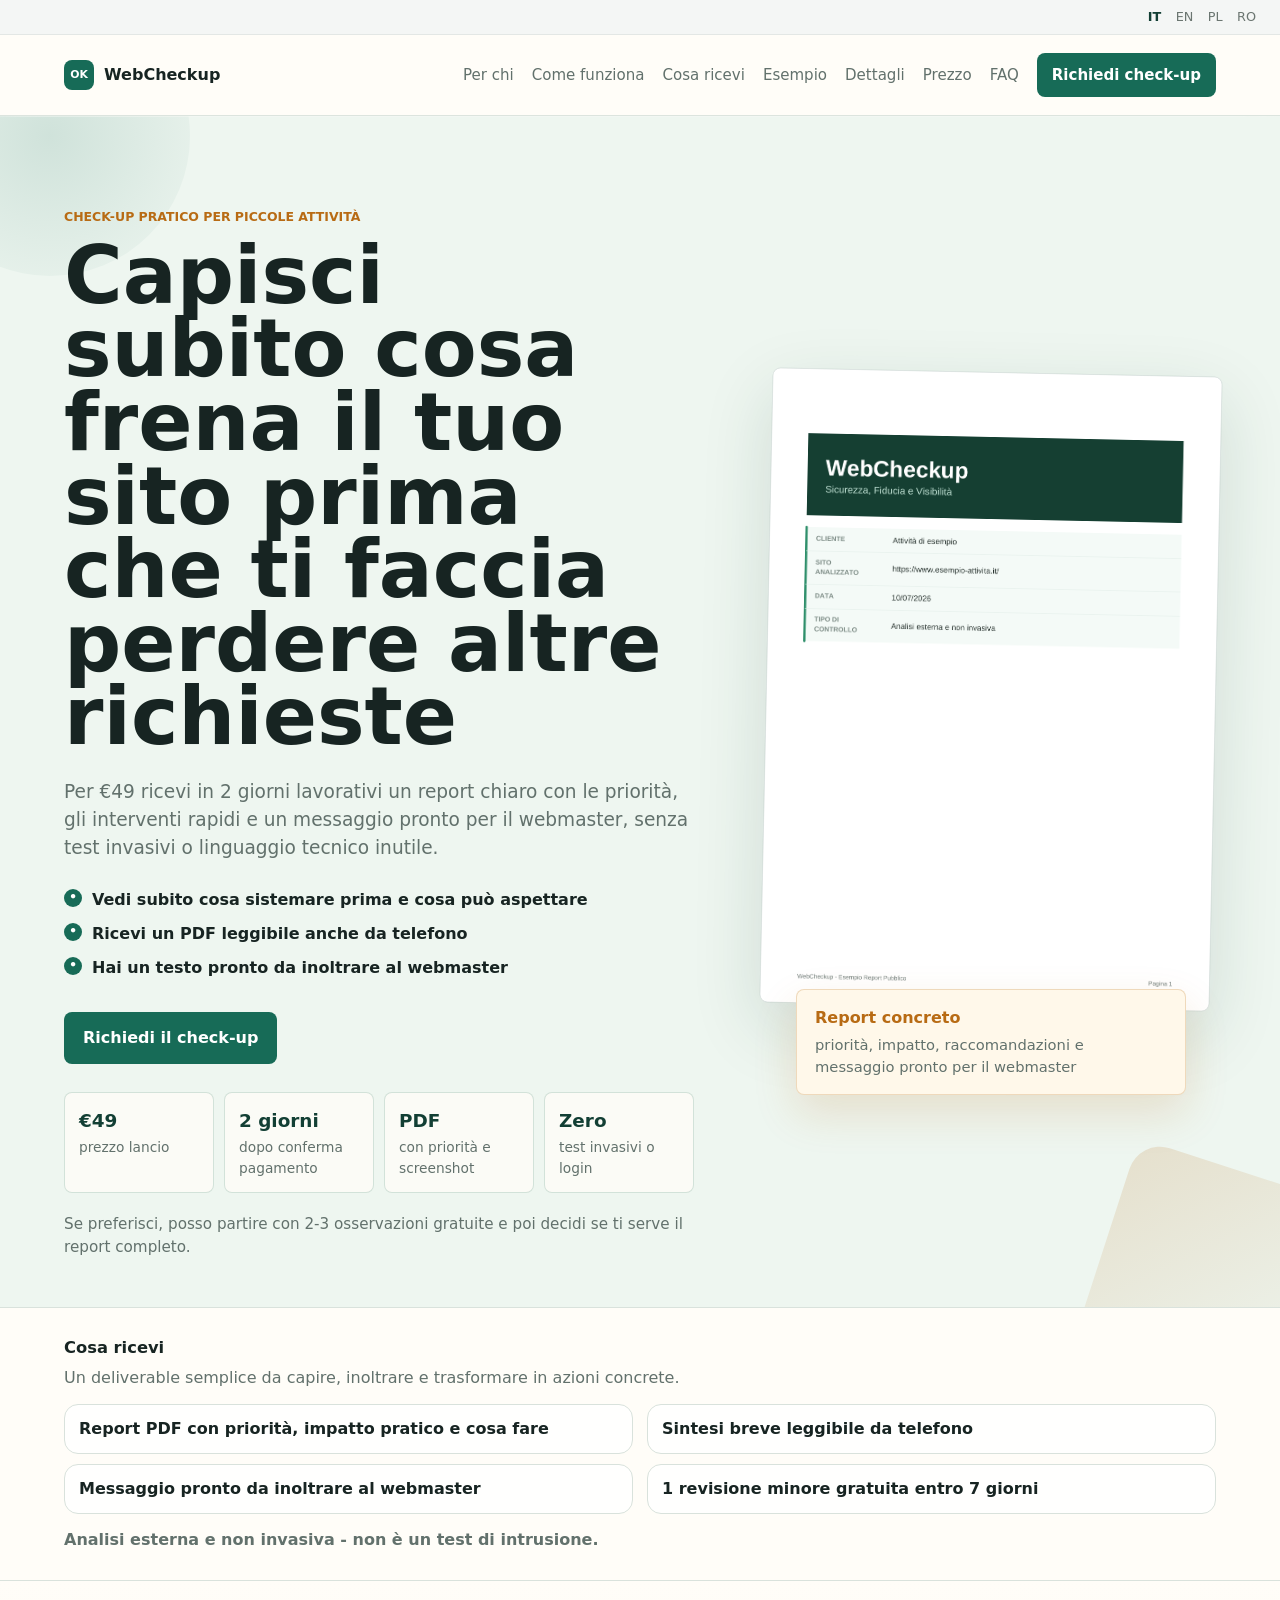
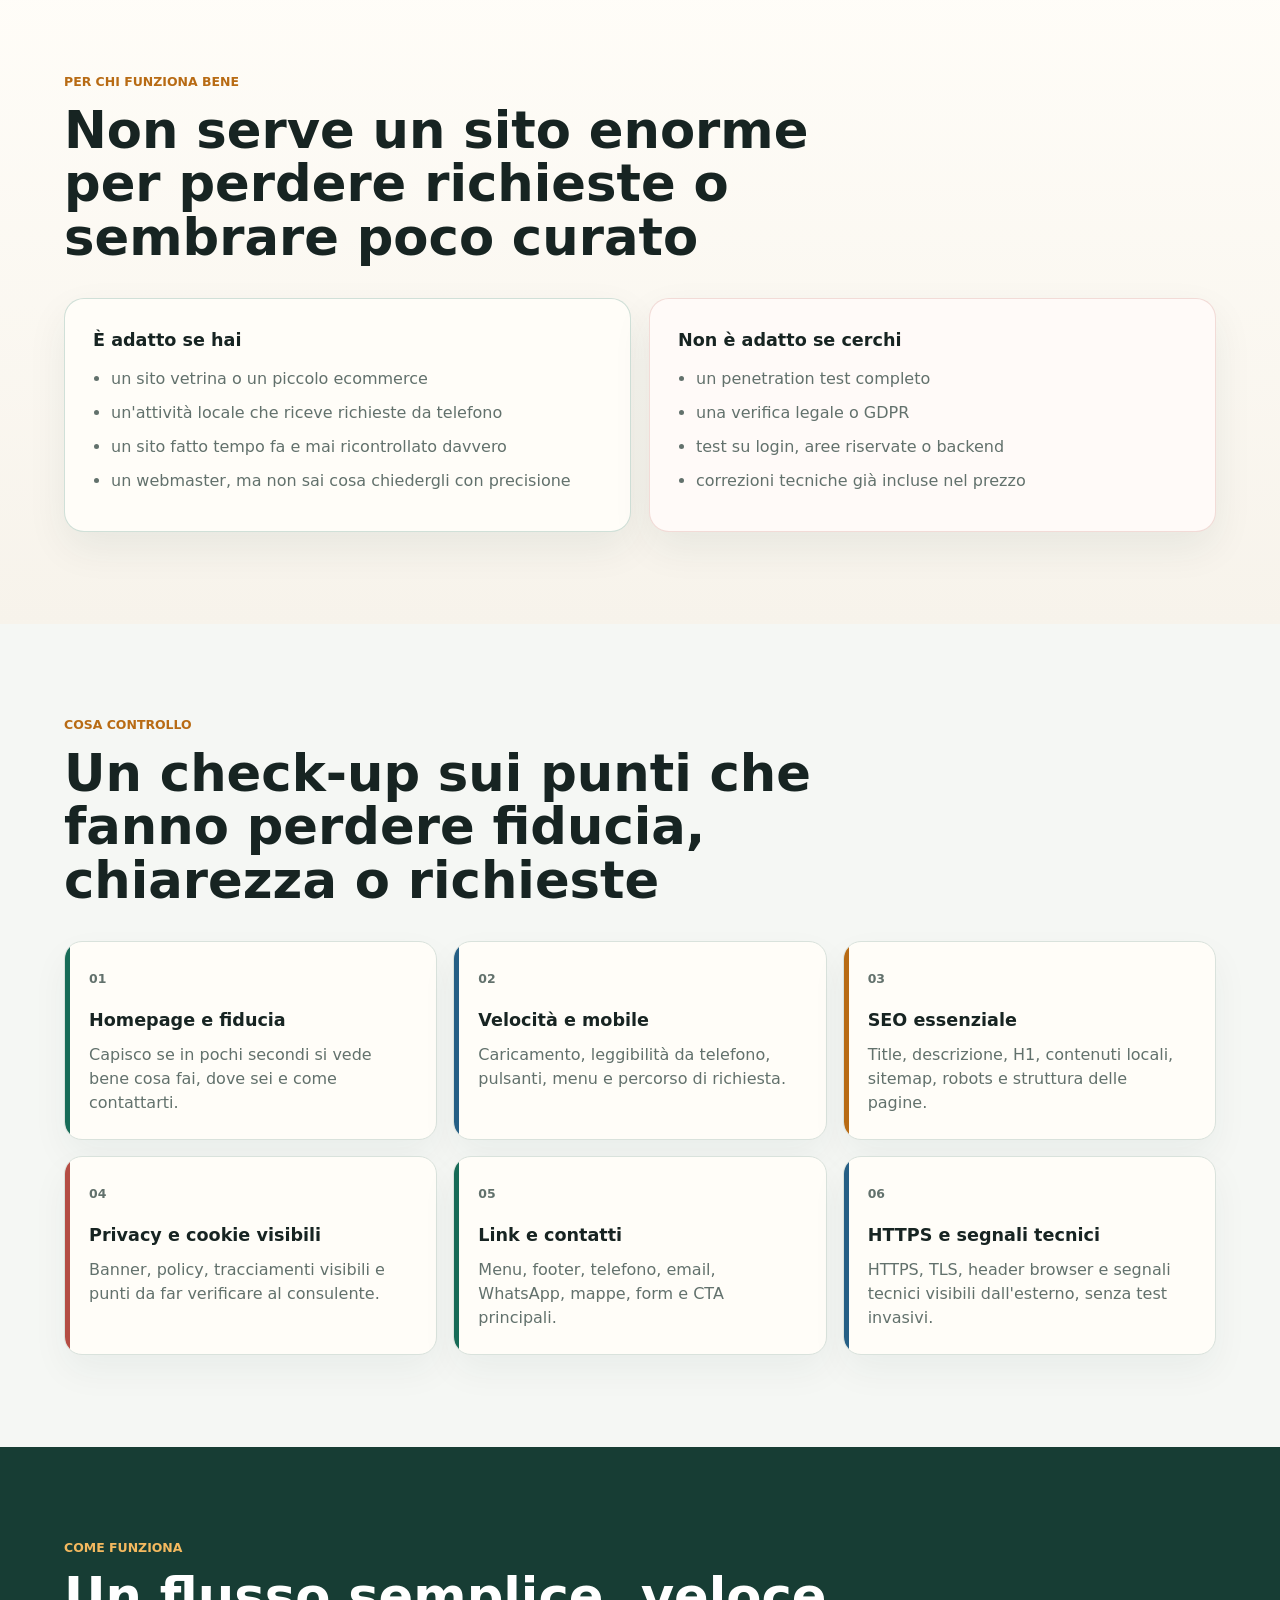
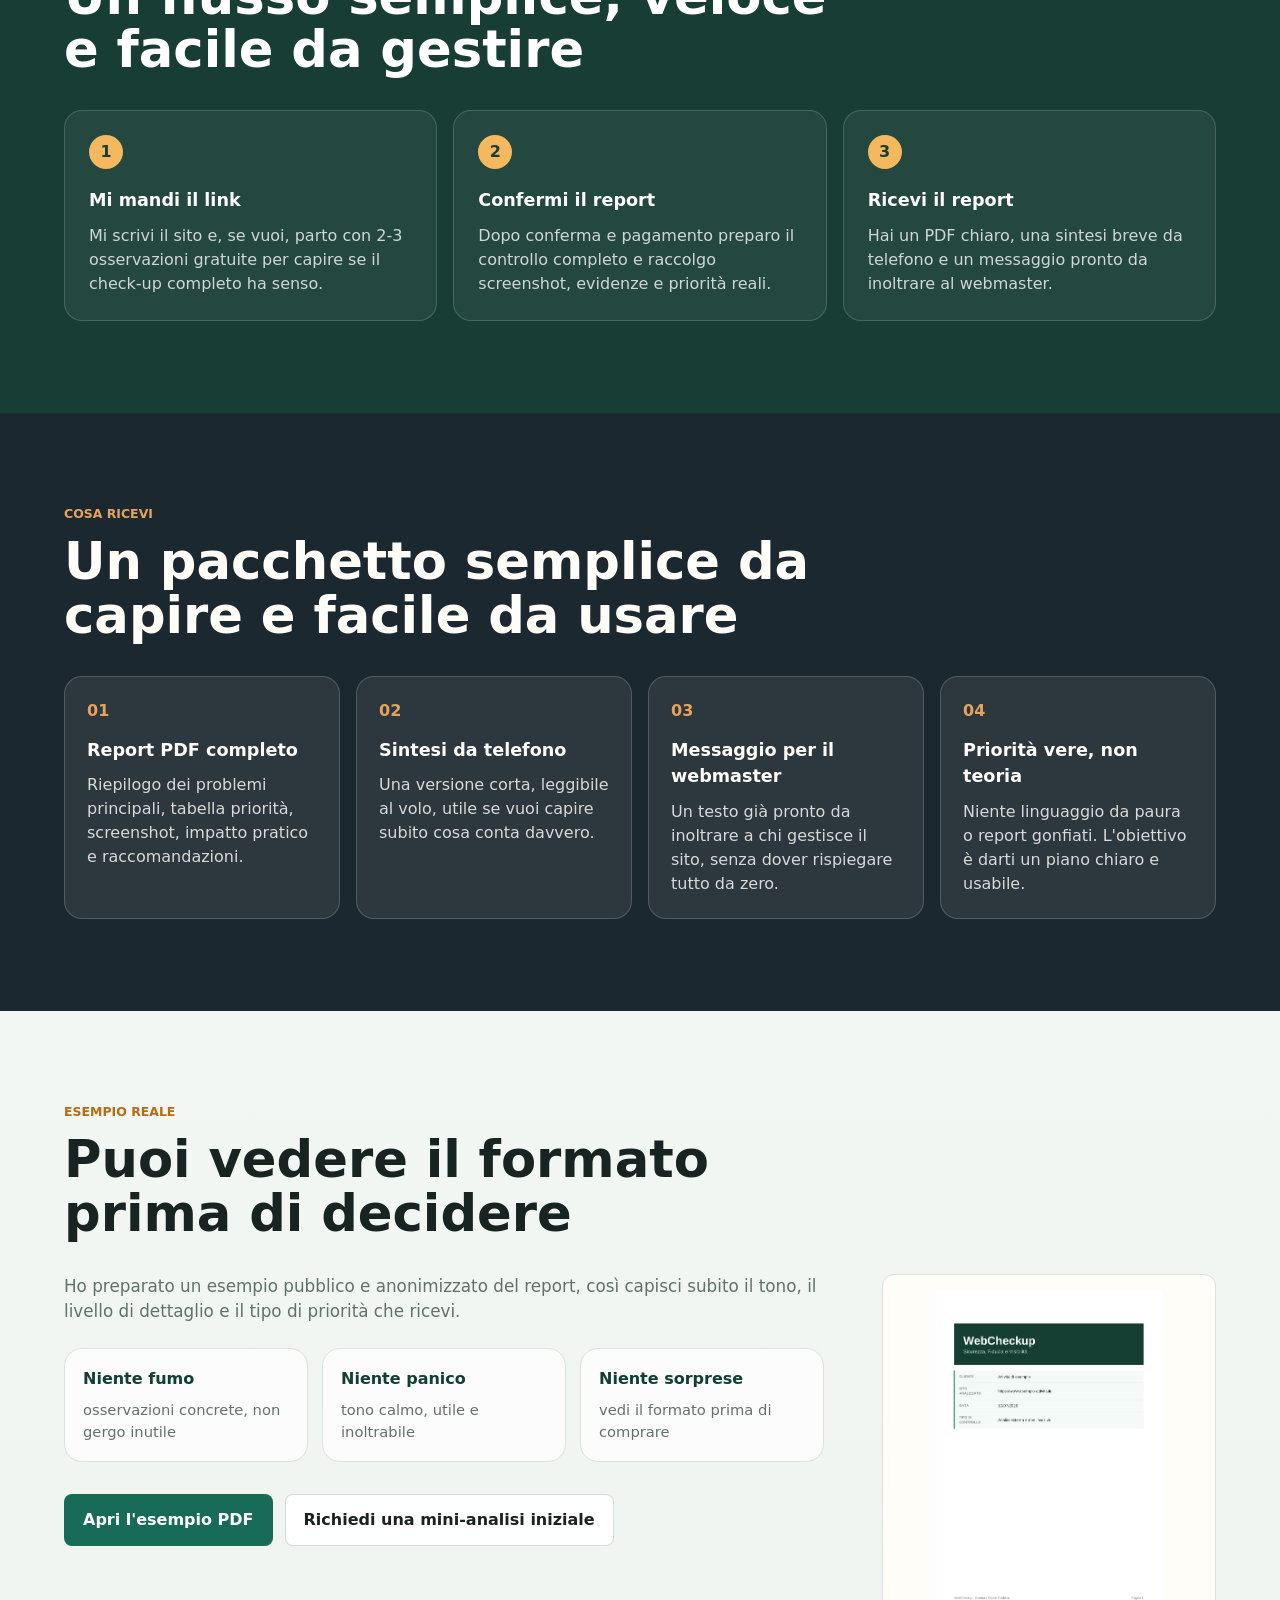
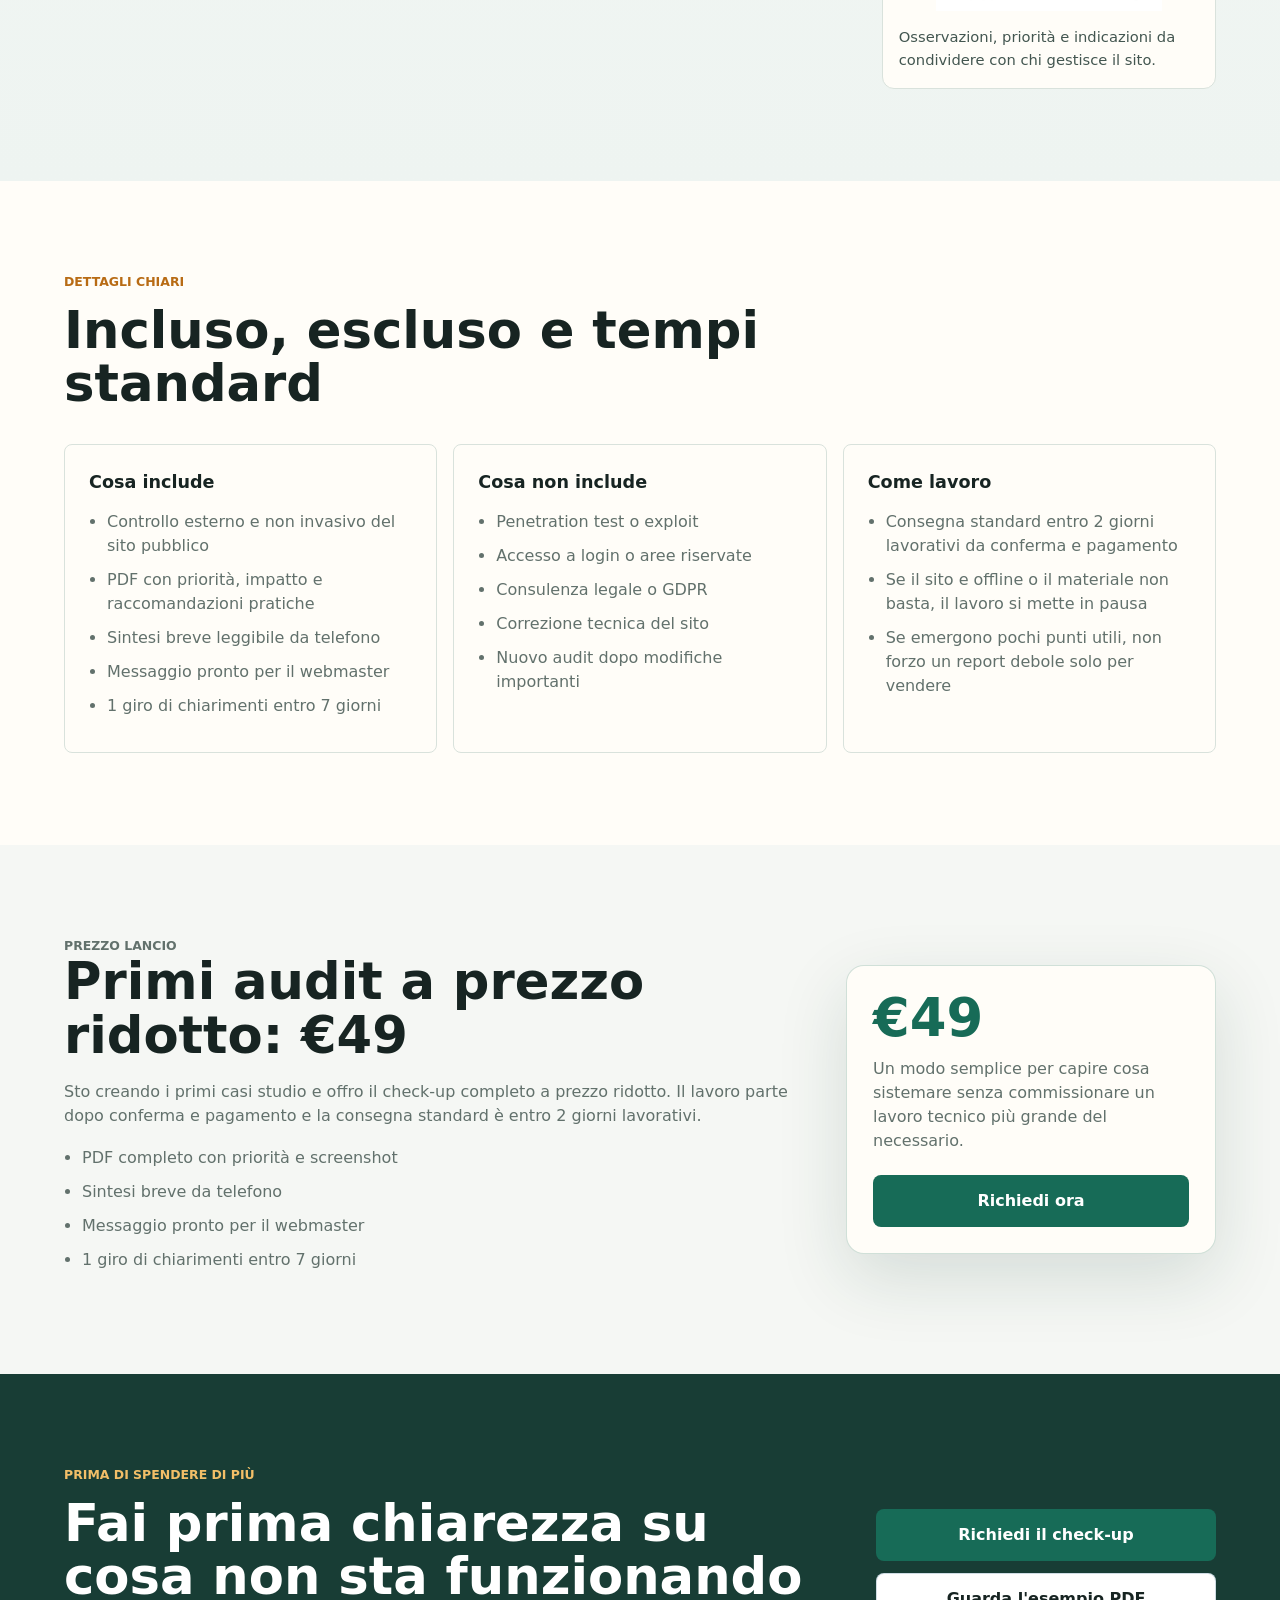
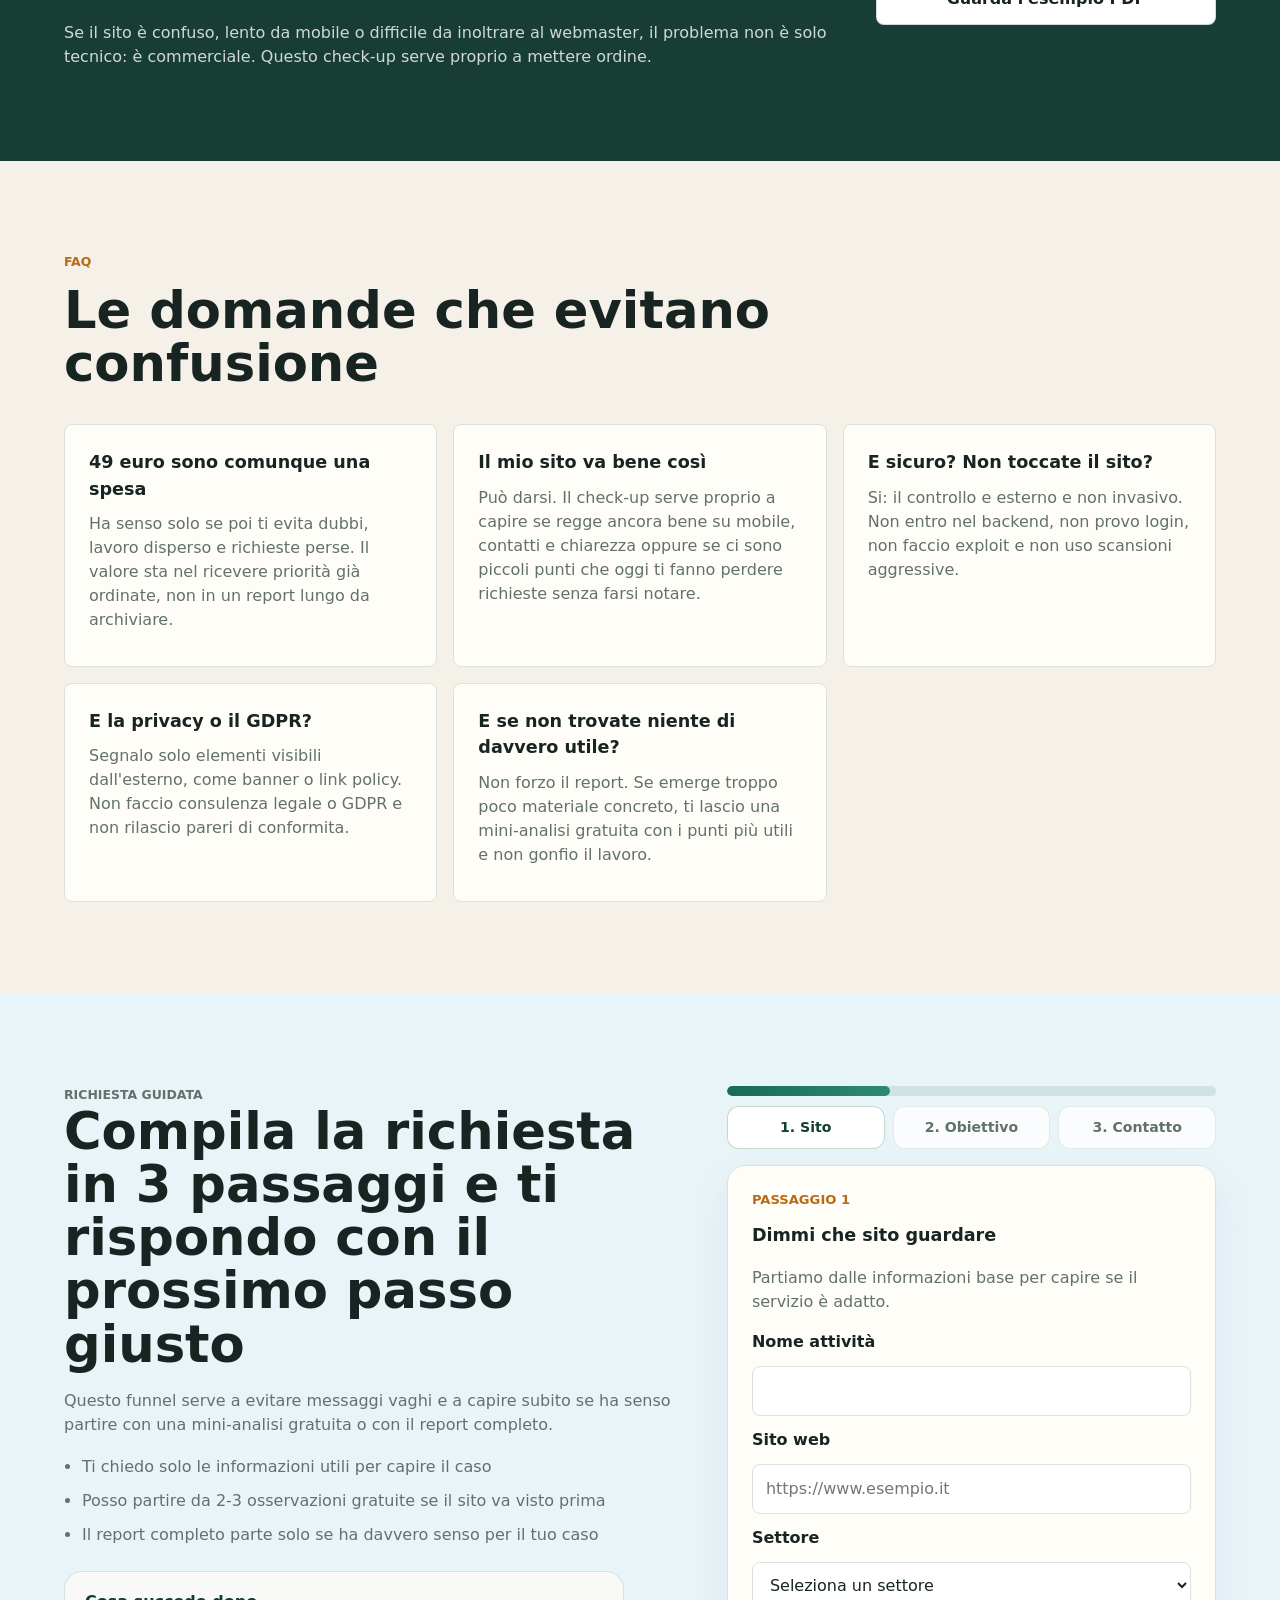
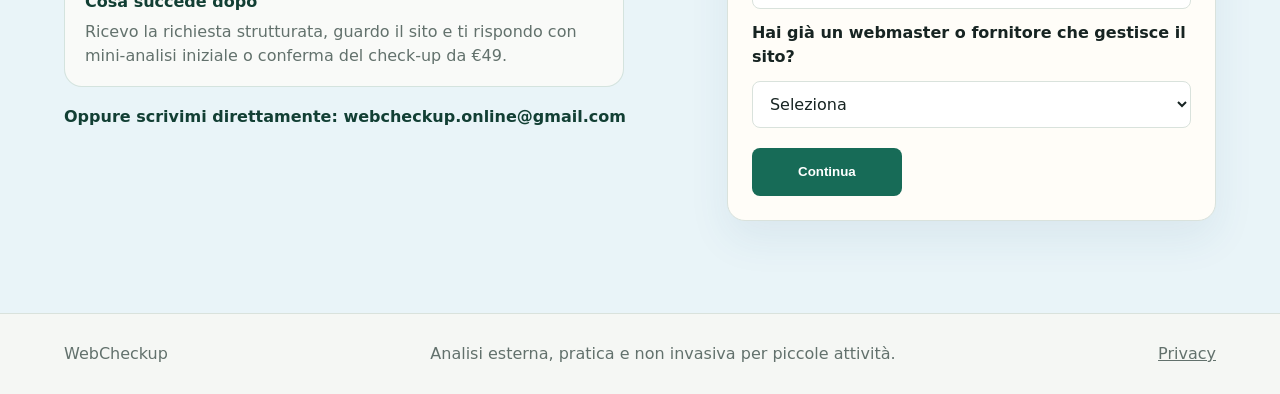
==== commit 40af6fe3: "fix(site): improve privacy readability and payment return copy" ====
--- a/landing-page/index.html
+++ b/landing-page/index.html
@@ -255,12 +255,12 @@
               <a class="button secondary" href="#contatto">Richiedi una mini-analisi iniziale</a>
             </div>
           </div>
-          <div class="note-box proof-note">
-            <h3>Perché converte meglio di un parere generico</h3>
-            <p>
-              Il valore non è solo "trovare problemi". Il valore è ricevere un file ordinato per priorità, facile da capire e utile anche per chi poi deve sistemare il sito.
-            </p>
-          </div>
+          <figure class="proof-preview">
+            <a href="assets/public-sample-report.pdf" aria-label="Apri il report di esempio in PDF">
+              <img src="assets/sample-report-page.png" alt="Una pagina del report: osservazioni e priorità" loading="lazy">
+            </a>
+            <figcaption>Osservazioni, priorità e indicazioni da condividere con chi gestisce il sito.</figcaption>
+          </figure>
         </div>
       </section>
 
--- a/landing-page/styles.css
+++ b/landing-page/styles.css
@@ -728,6 +728,7 @@
 }
 
 .proof-section {
+  scroll-margin-top: 100px;
   background: linear-gradient(180deg, #f3f7f4 0%, #eef4f1 100%);
 }
 
@@ -1260,3 +1261,36 @@
     display: block;
   }
 }
+
+/* Reading layout for privacy notices; keep the landing-page display scale separate. */
+.privacy-page .site-header,
+.privacy-page .site-footer {
+  padding-inline: max(24px, calc((100% - 880px) / 2));
+}
+.privacy-page main { max-width: 928px; margin-inline: auto; }
+.privacy-page .section { padding: 52px 24px 64px; }
+.privacy-page .section-heading { max-width: 720px; margin-bottom: 36px; }
+.privacy-page h1 { font-size: clamp(2rem, 4vw, 2.8rem); line-height: 1.15; }
+.privacy-page .section-heading > p:last-child { color: var(--muted); margin-top: 18px; }
+.privacy-page .faq-grid { display: block; border-top: 1px solid var(--line); }
+.privacy-page .faq-grid article {
+  display: grid; grid-template-columns: minmax(160px, 0.7fr) minmax(0, 1.8fr);
+  gap: 28px; padding: 24px 0; border: 0; border-bottom: 1px solid var(--line);
+  border-radius: 0; background: transparent;
+}
+.privacy-page .faq-grid h2 { font-size: 1.2rem; line-height: 1.35; }
+.privacy-page .faq-grid p { font-size: 1rem; line-height: 1.75; margin: 0; color: #435650; }
+.privacy-page a { overflow-wrap: anywhere; }
+.privacy-page .site-footer { align-items: flex-start; gap: 24px; font-size: 0.9rem; }
+.proof-note p { color: var(--muted); }
+.proof-preview { margin: 0; padding: 16px; background: var(--surface); border: 1px solid var(--line); border-radius: 12px; }
+.proof-preview a { display: block; }
+.proof-preview img { display: block; width: 100%; max-height: 320px; object-fit: contain; }
+.proof-preview figcaption { margin-top: 14px; font-size: 0.92rem; line-height: 1.6; color: #435650; }
+.privacy-page a:focus-visible,
+.proof-preview a:focus-visible { outline: 3px solid var(--accent); outline-offset: 5px; }
+@media (max-width: 600px) {
+  .privacy-page .section { padding-top: 36px; }
+  .privacy-page .faq-grid article { grid-template-columns: 1fr; gap: 10px; }
+  .privacy-page .site-footer { flex-direction: column; }
+}
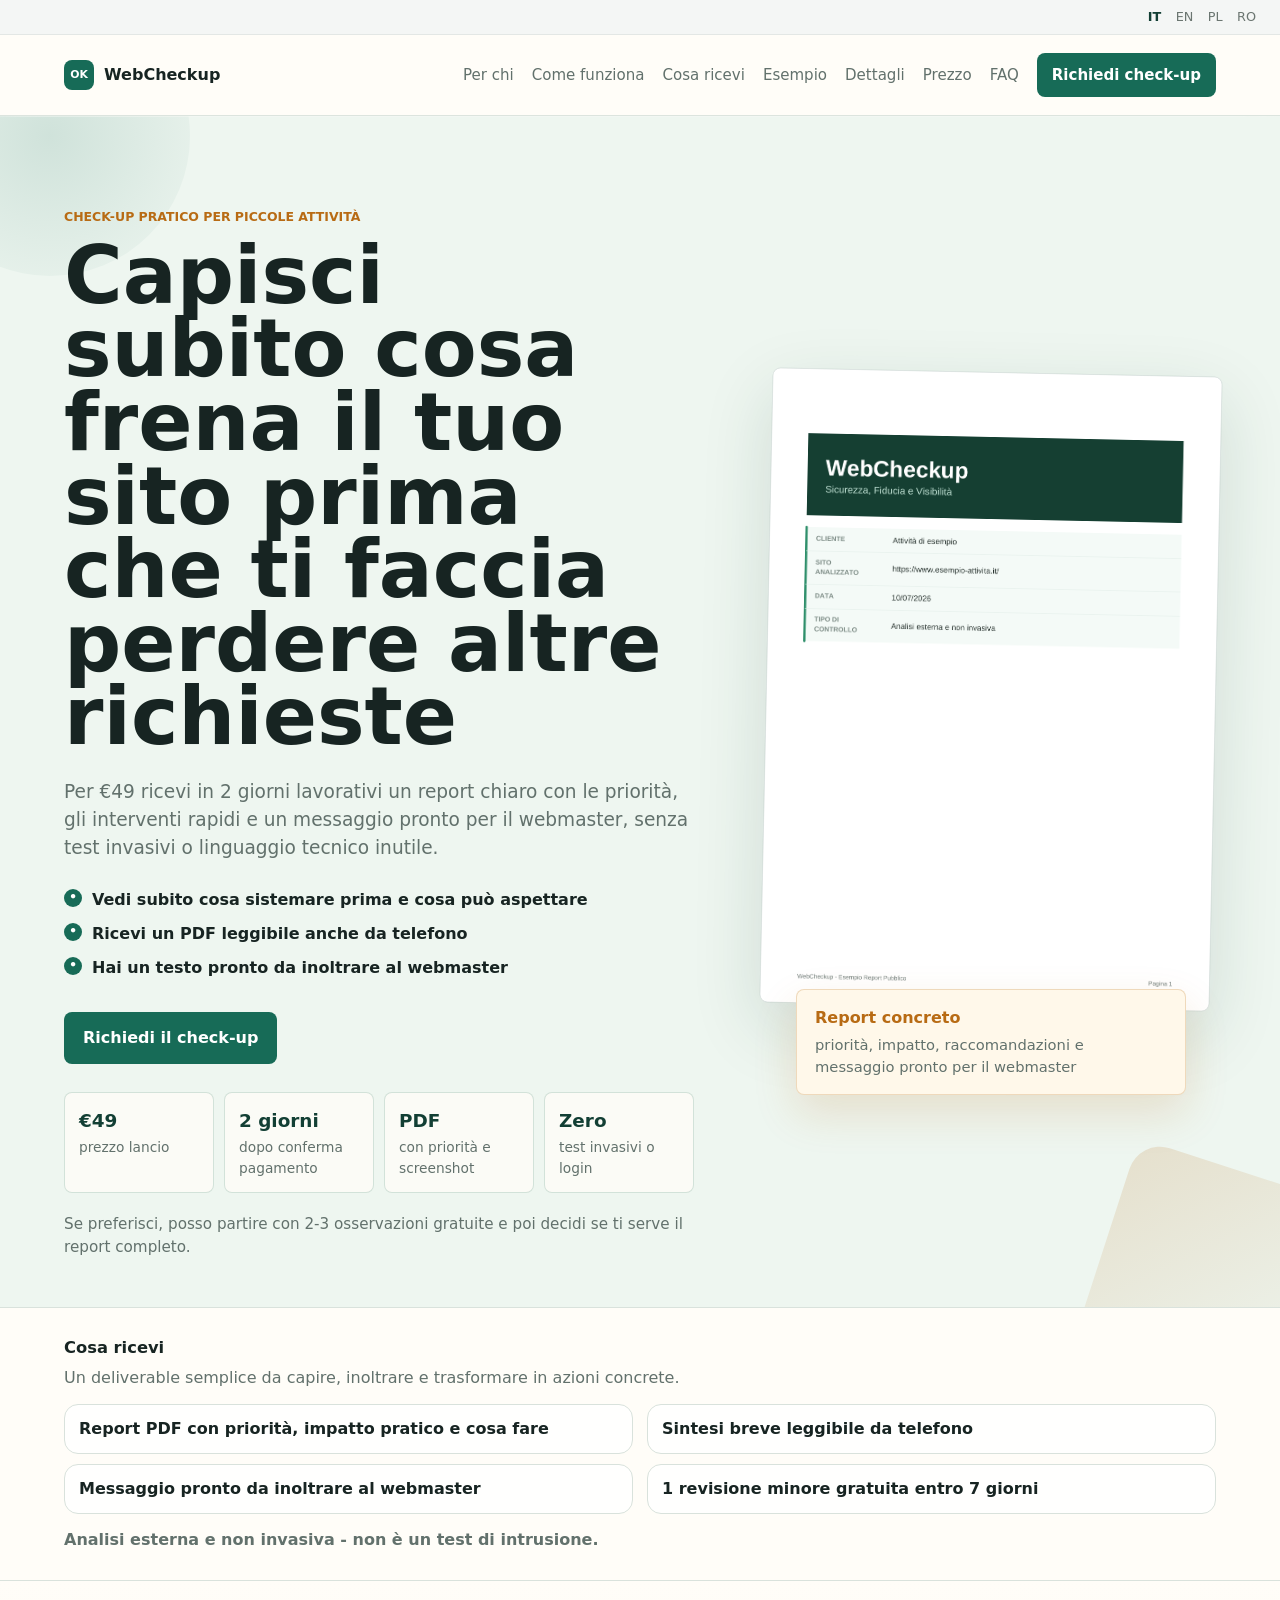
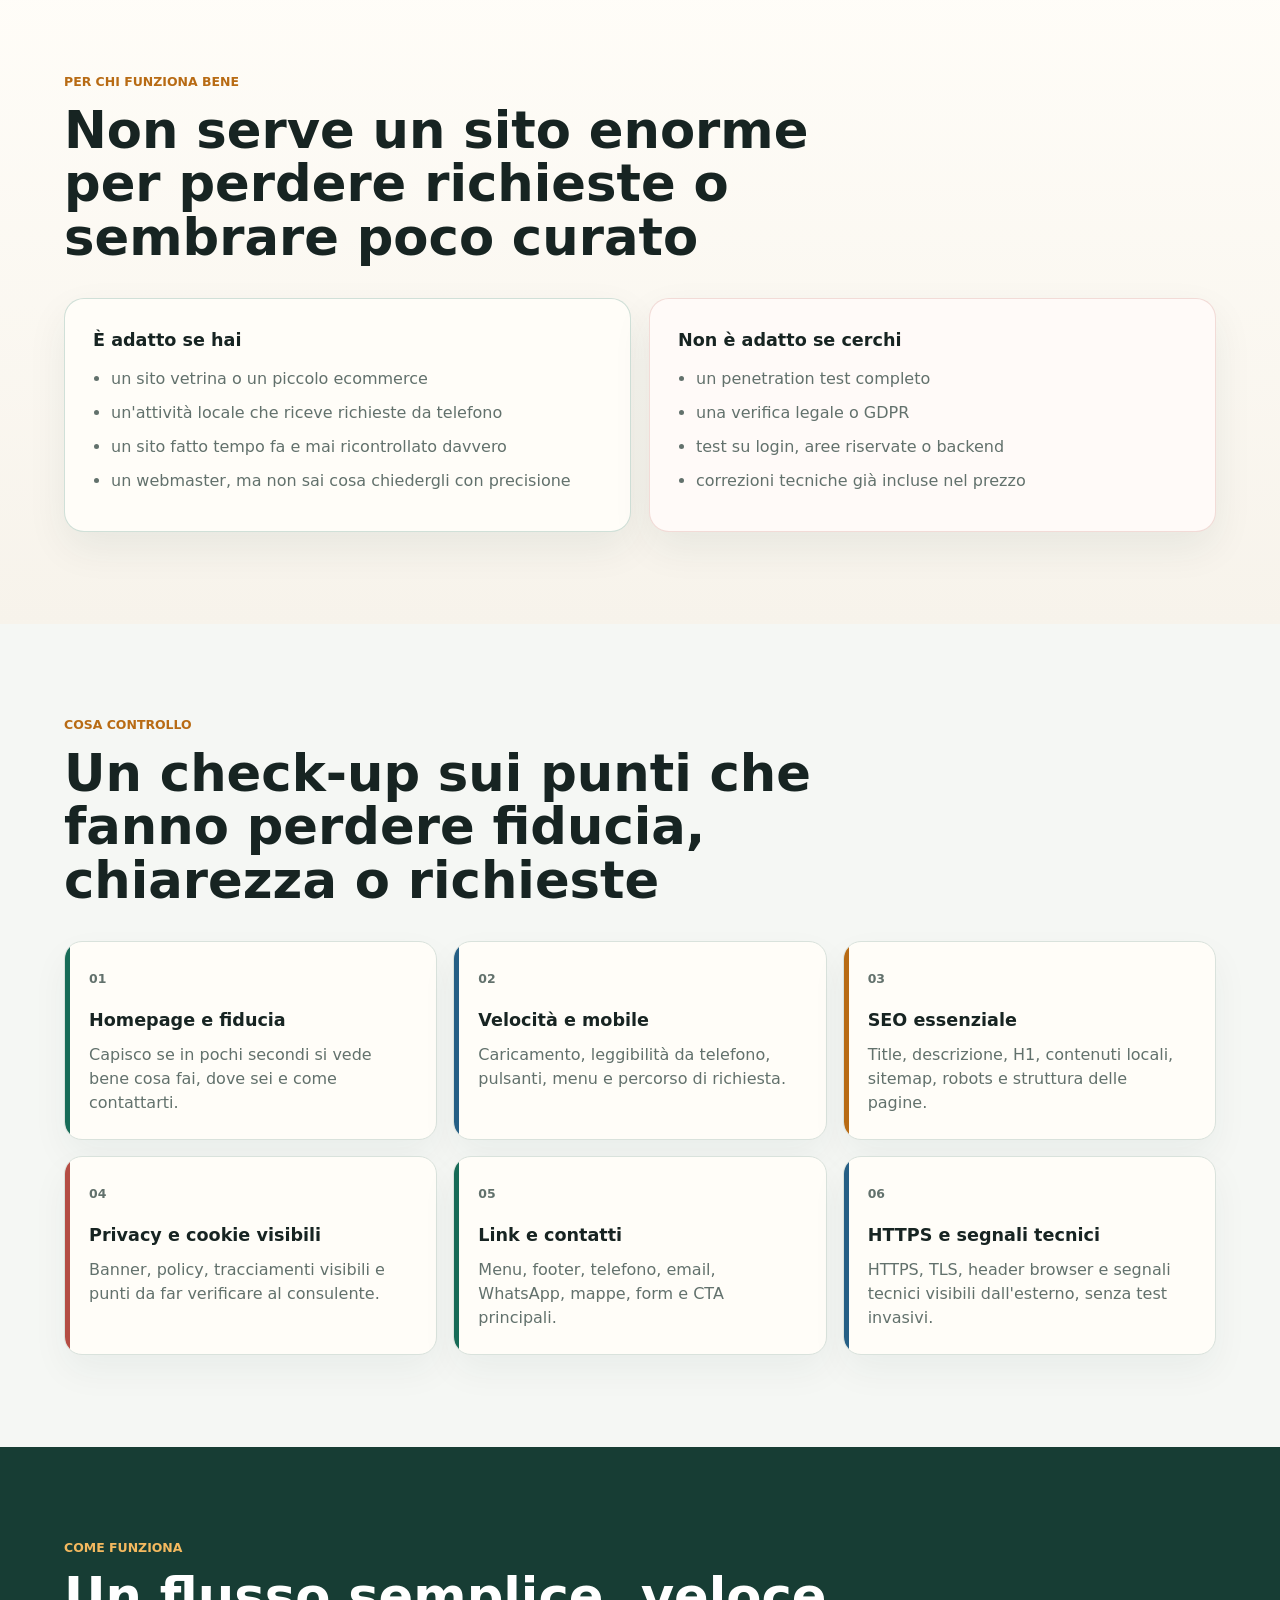
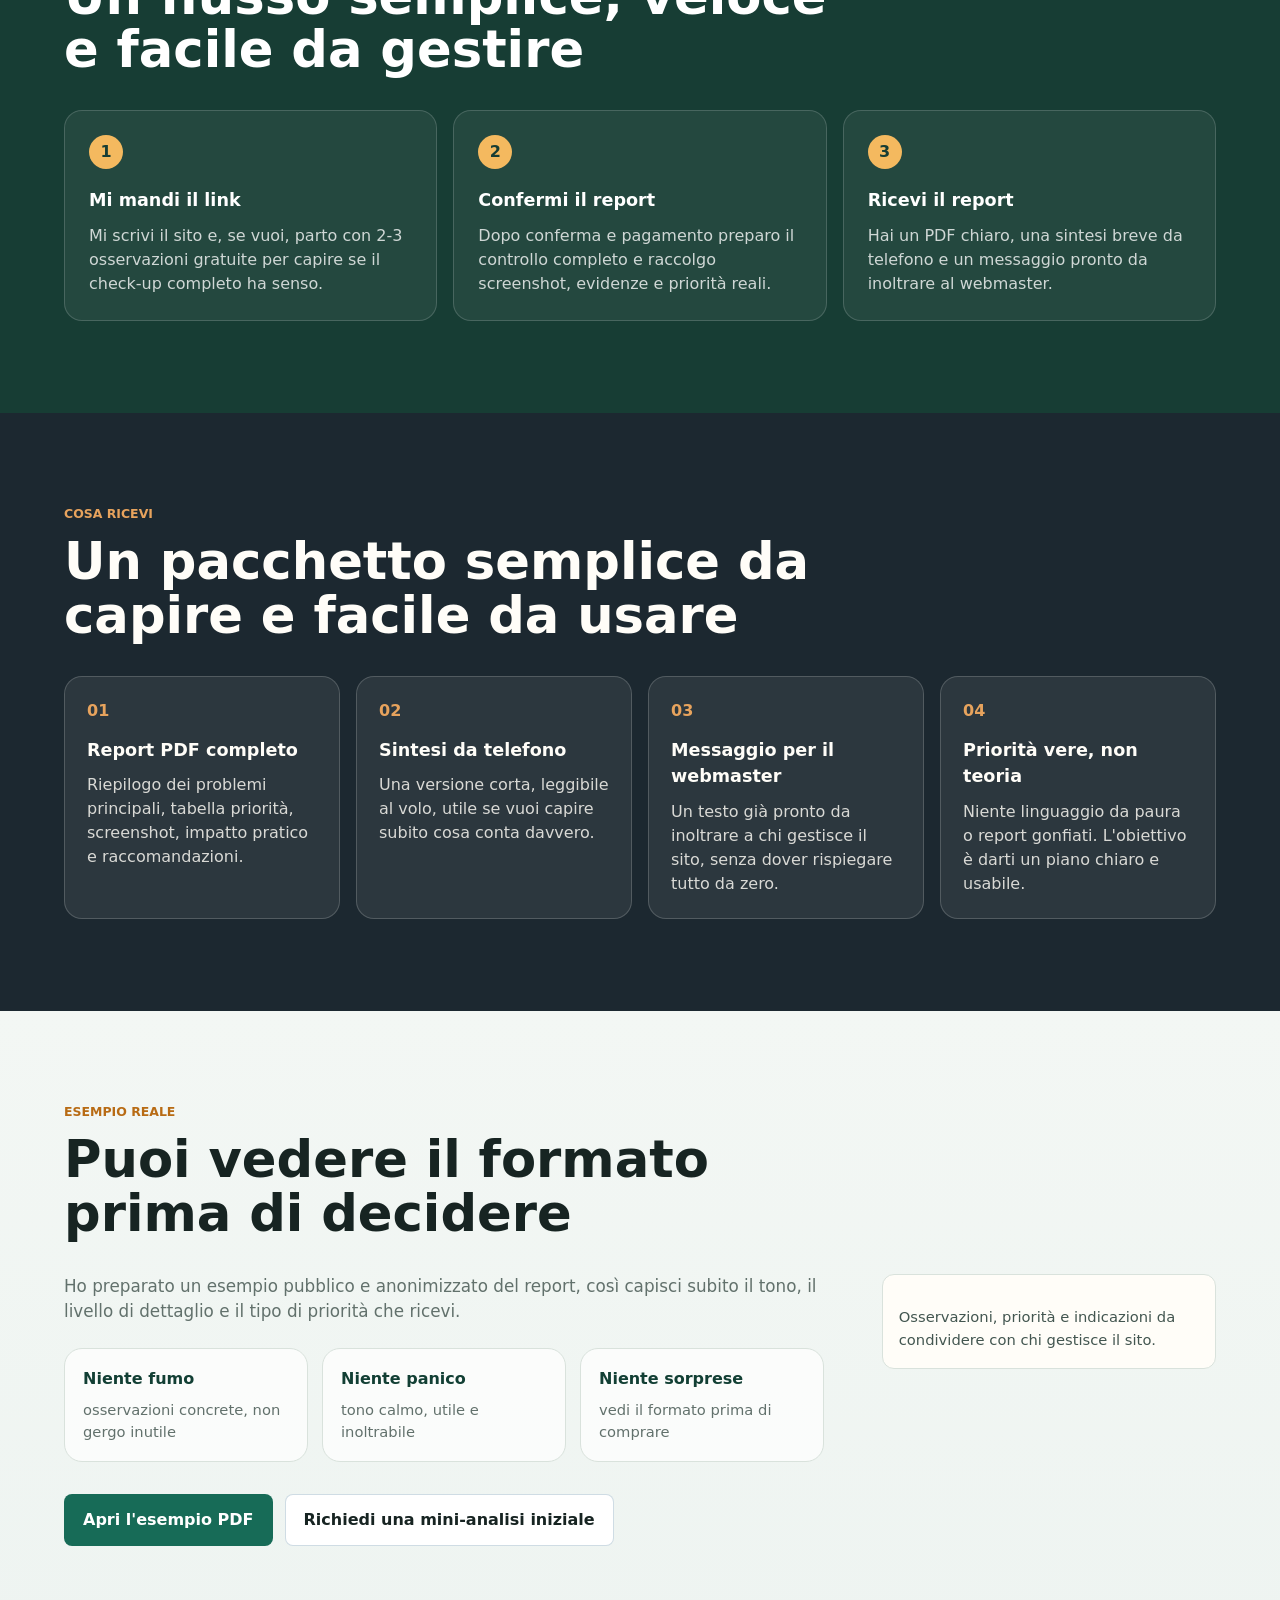
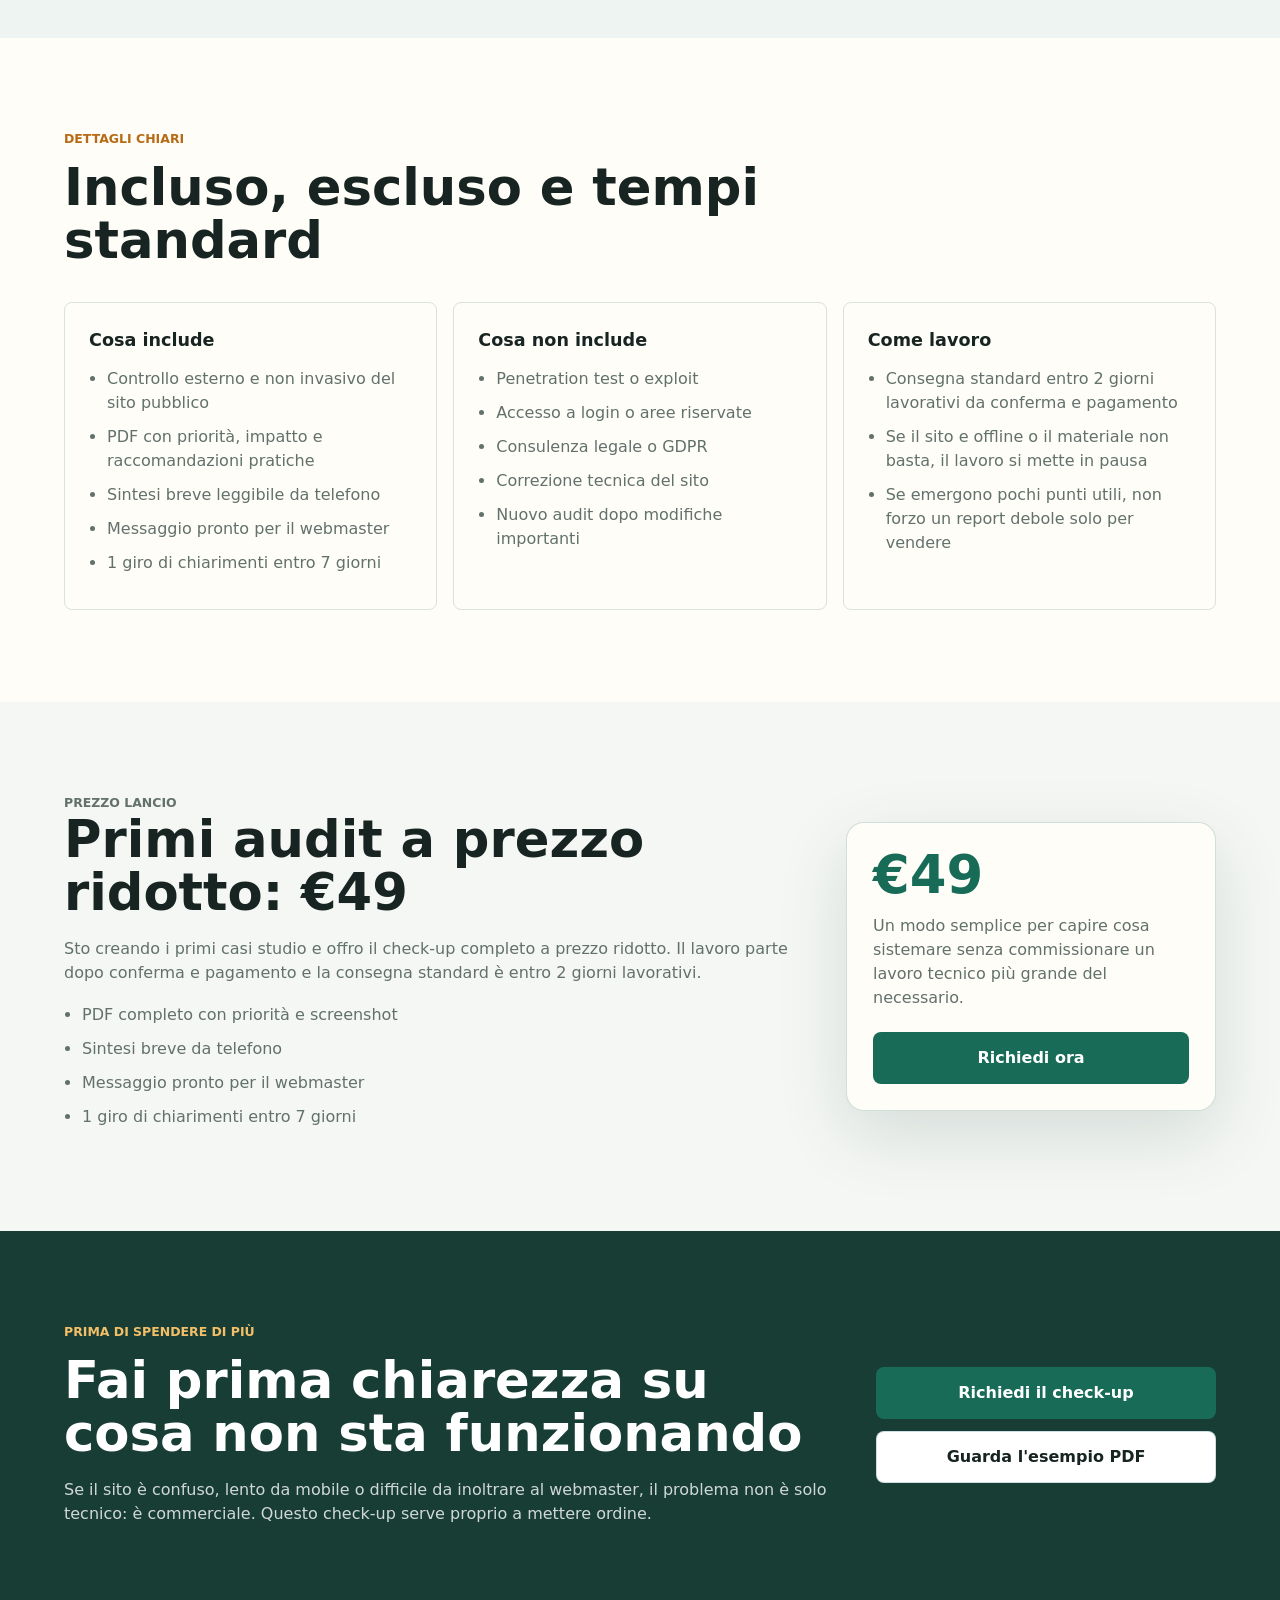
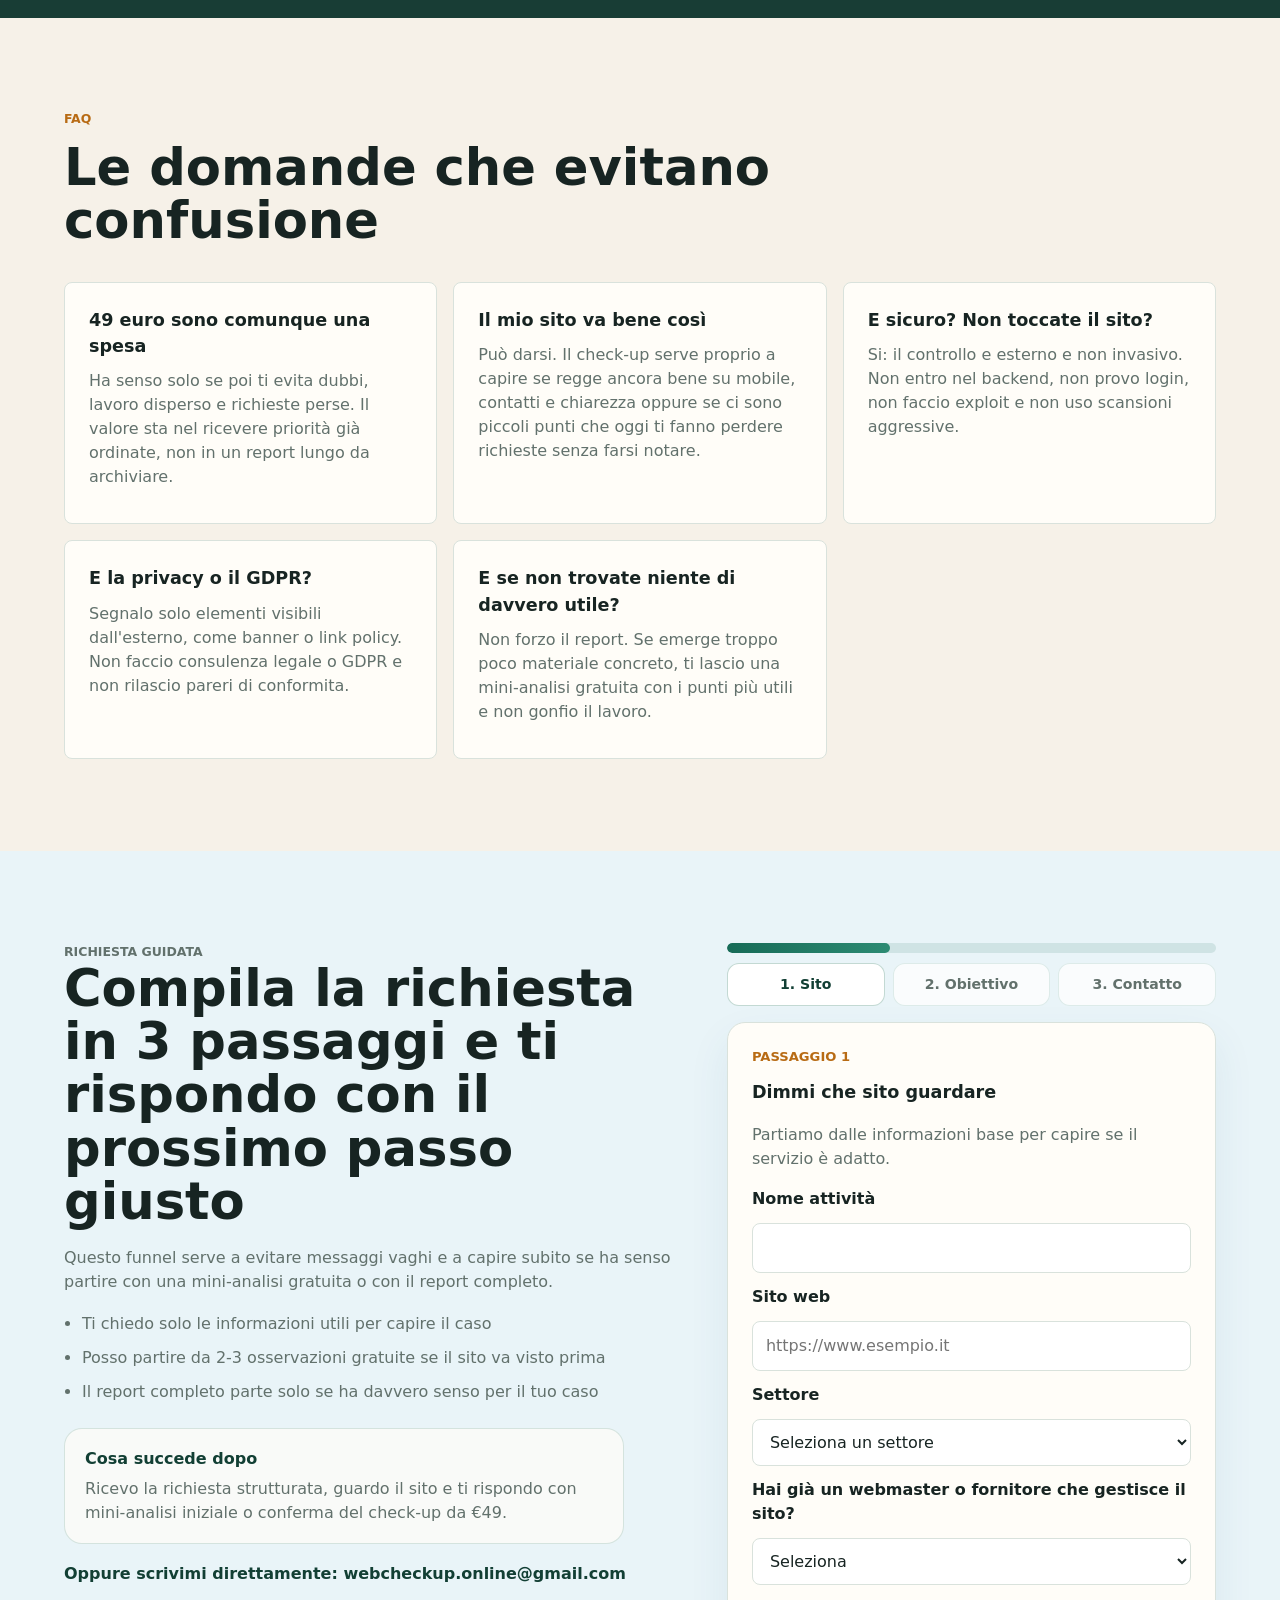
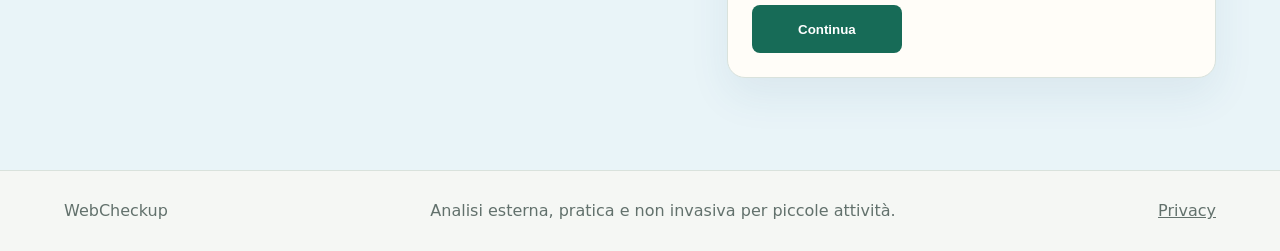
==== commit d662d25a: "fix(site): show the sample priority table in report preview" ====
--- a/landing-page/index.html
+++ b/landing-page/index.html
@@ -257,7 +257,7 @@
           </div>
           <figure class="proof-preview">
             <a href="assets/public-sample-report.pdf" aria-label="Apri il report di esempio in PDF">
-              <img src="assets/sample-report-page.png" alt="Una pagina del report: osservazioni e priorità" loading="lazy">
+              <img src="assets/sample-report-priorities.png" alt="Una pagina del report: osservazioni e priorità" loading="lazy">
             </a>
             <figcaption>Osservazioni, priorità e indicazioni da condividere con chi gestisce il sito.</figcaption>
           </figure>
